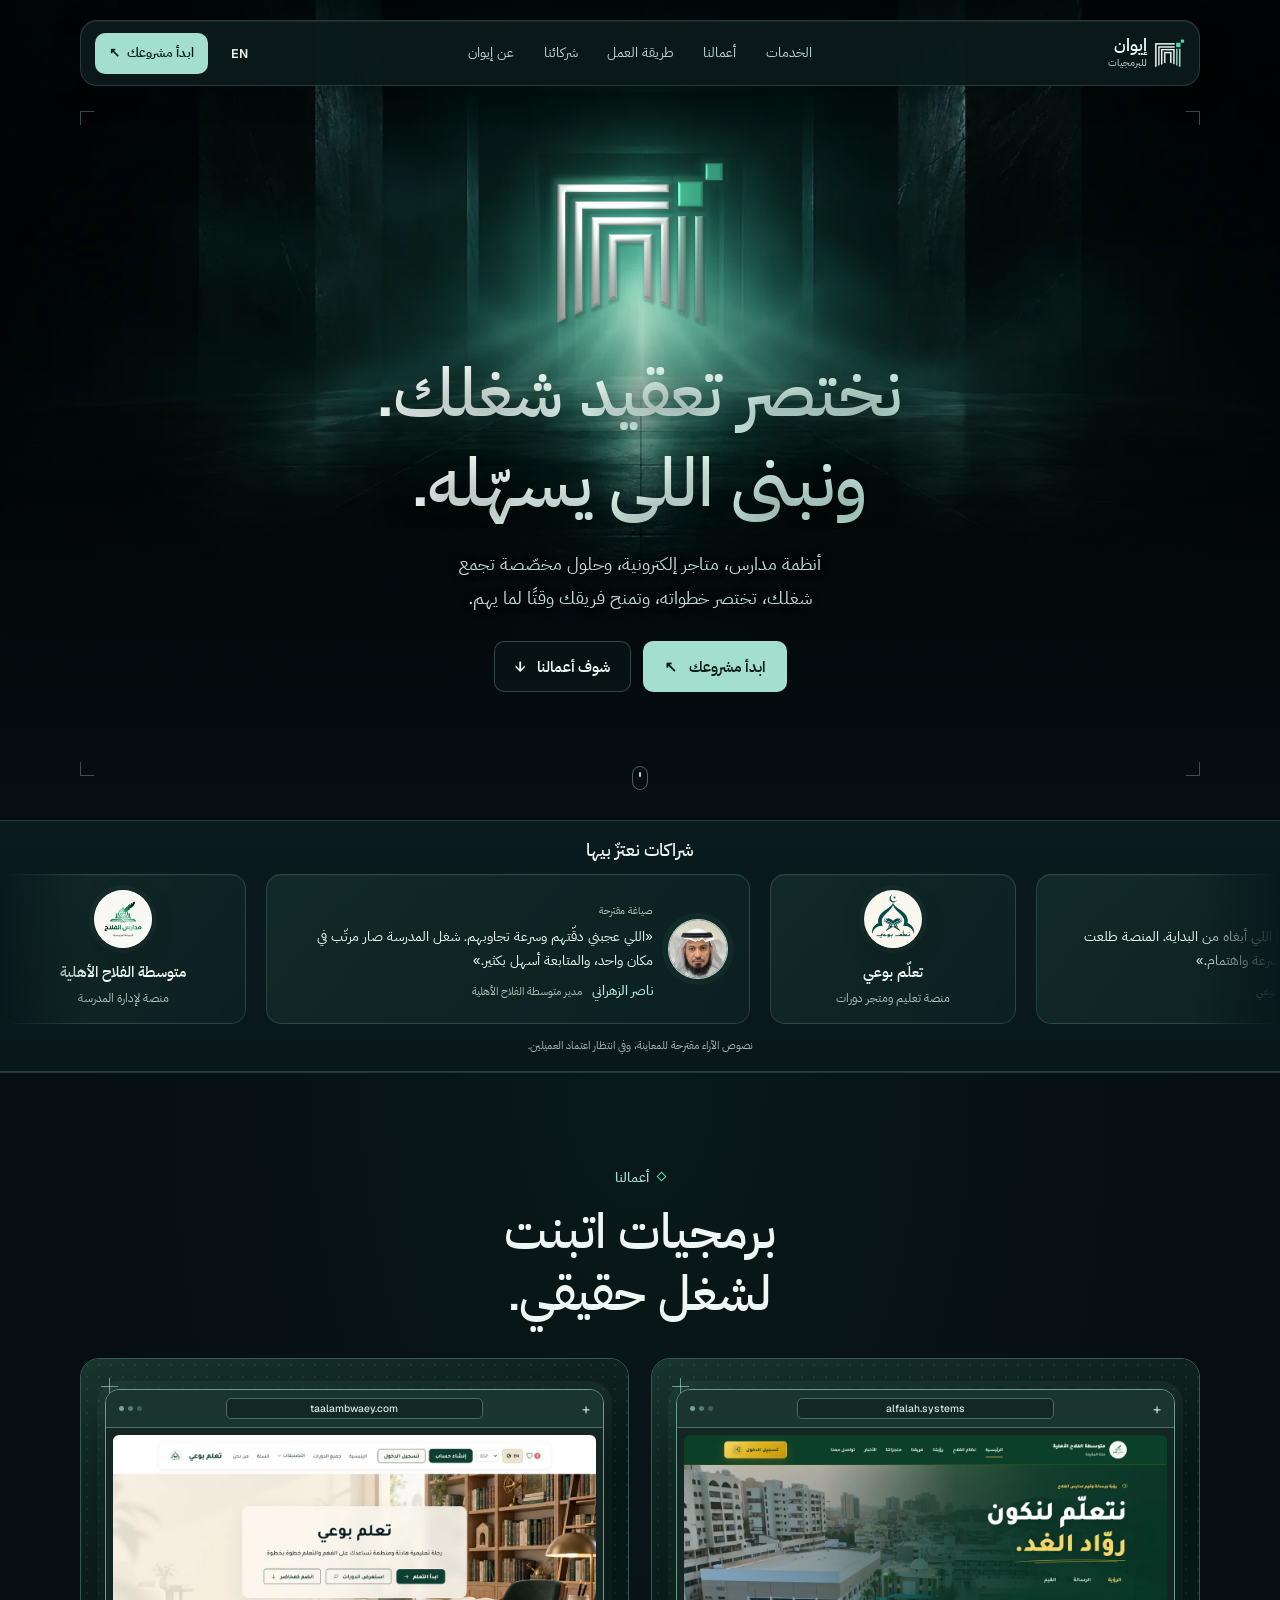
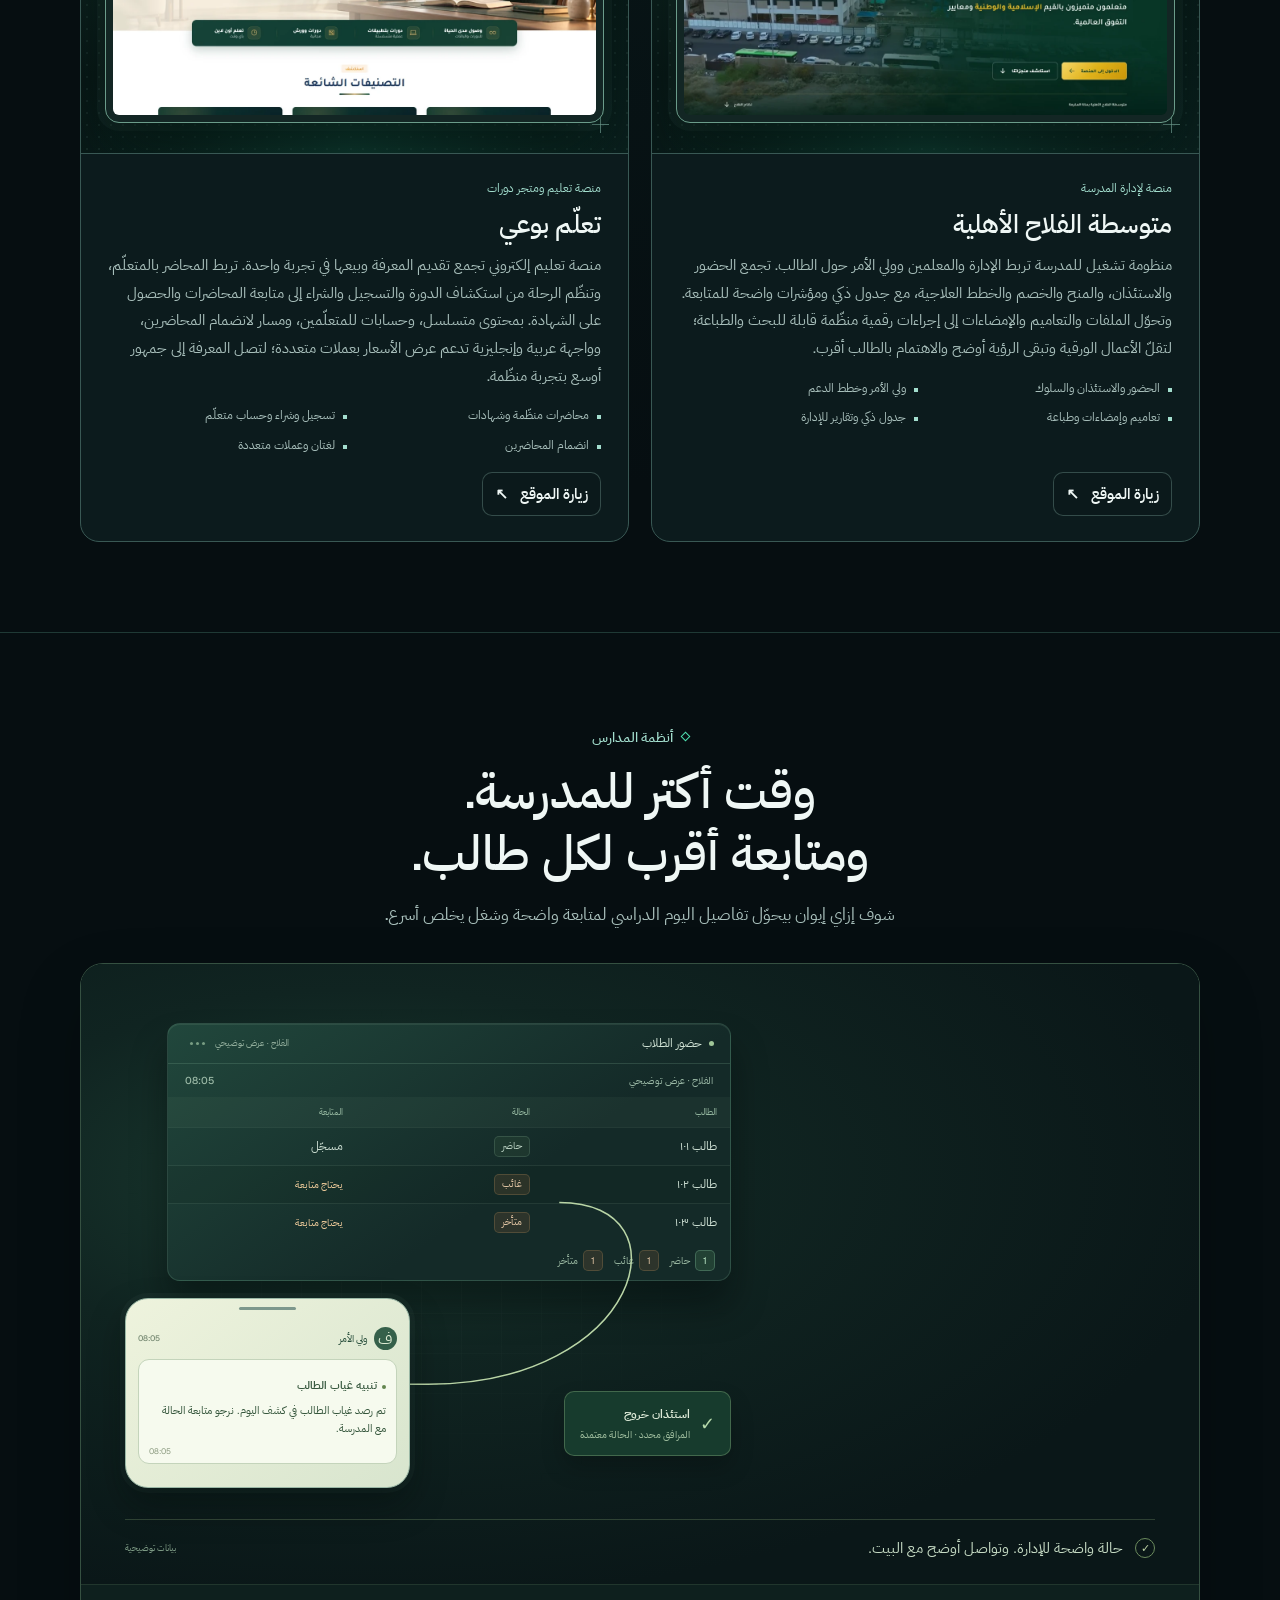
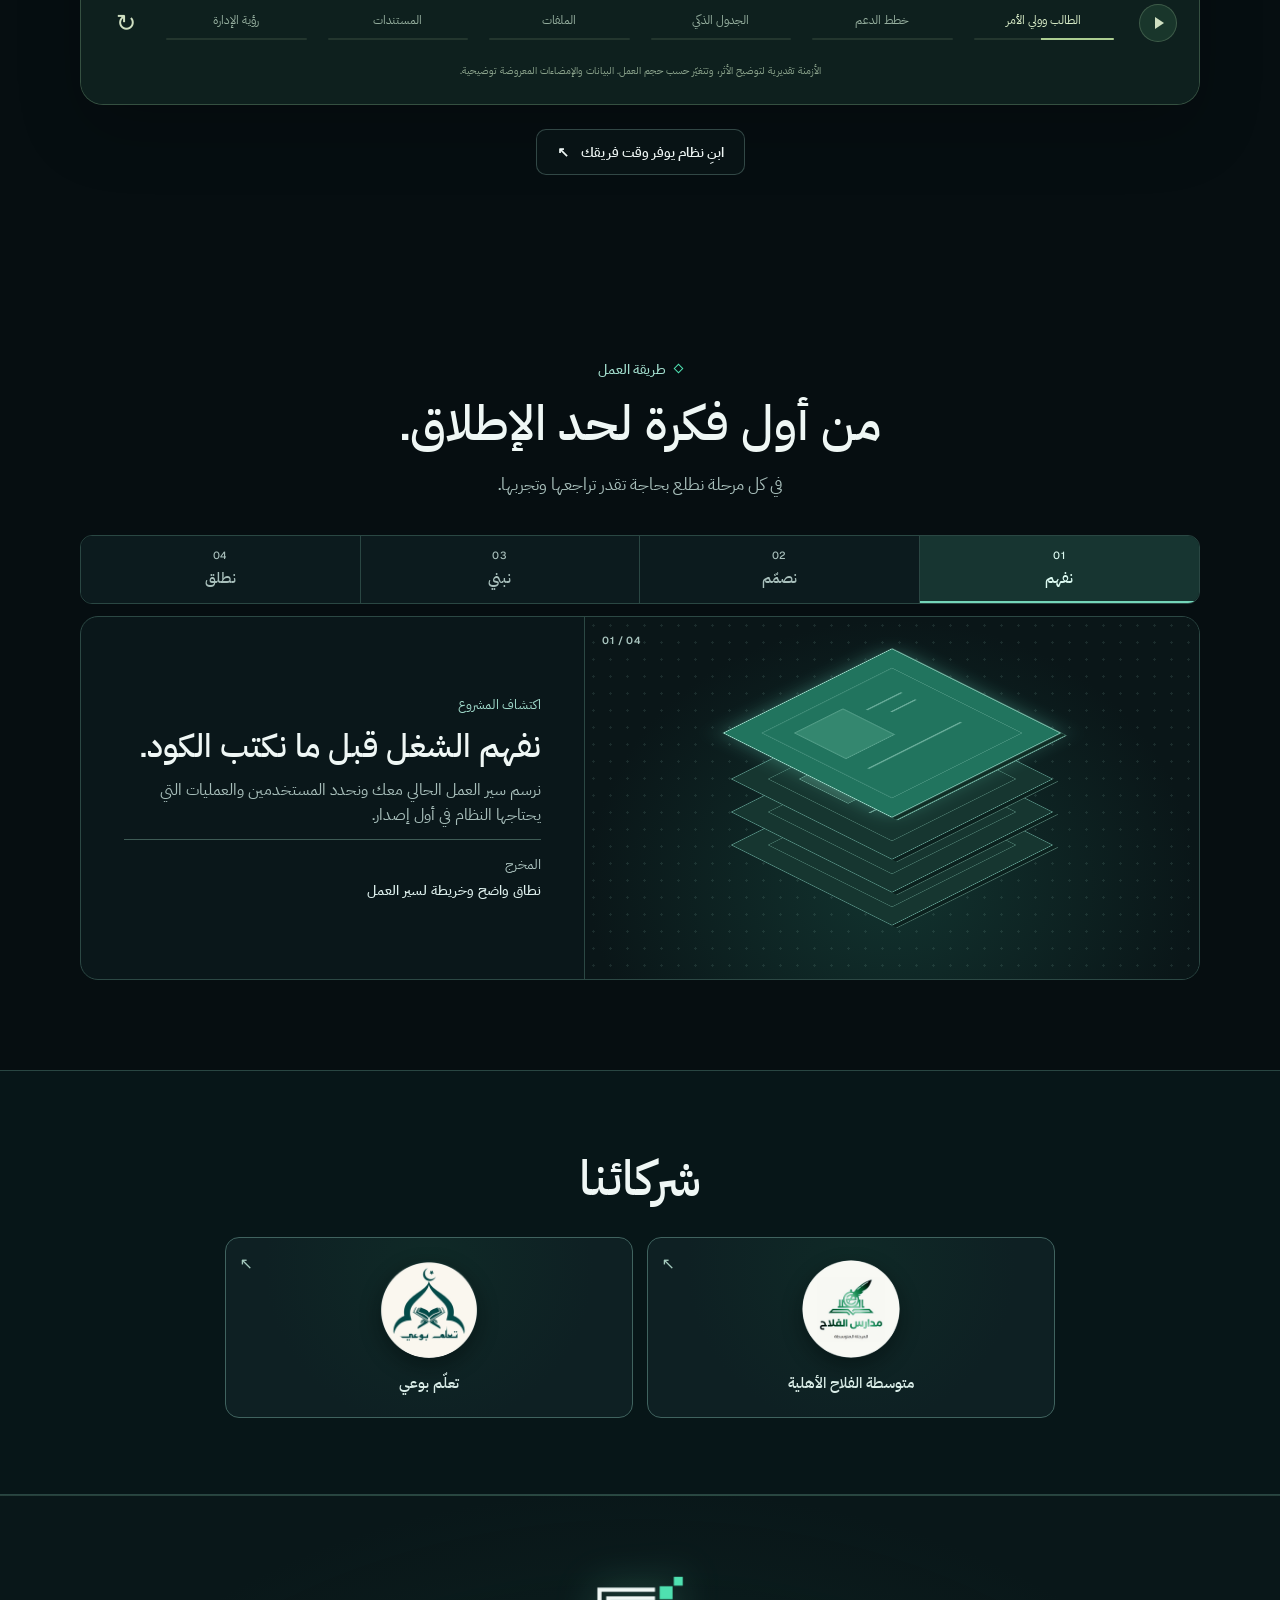
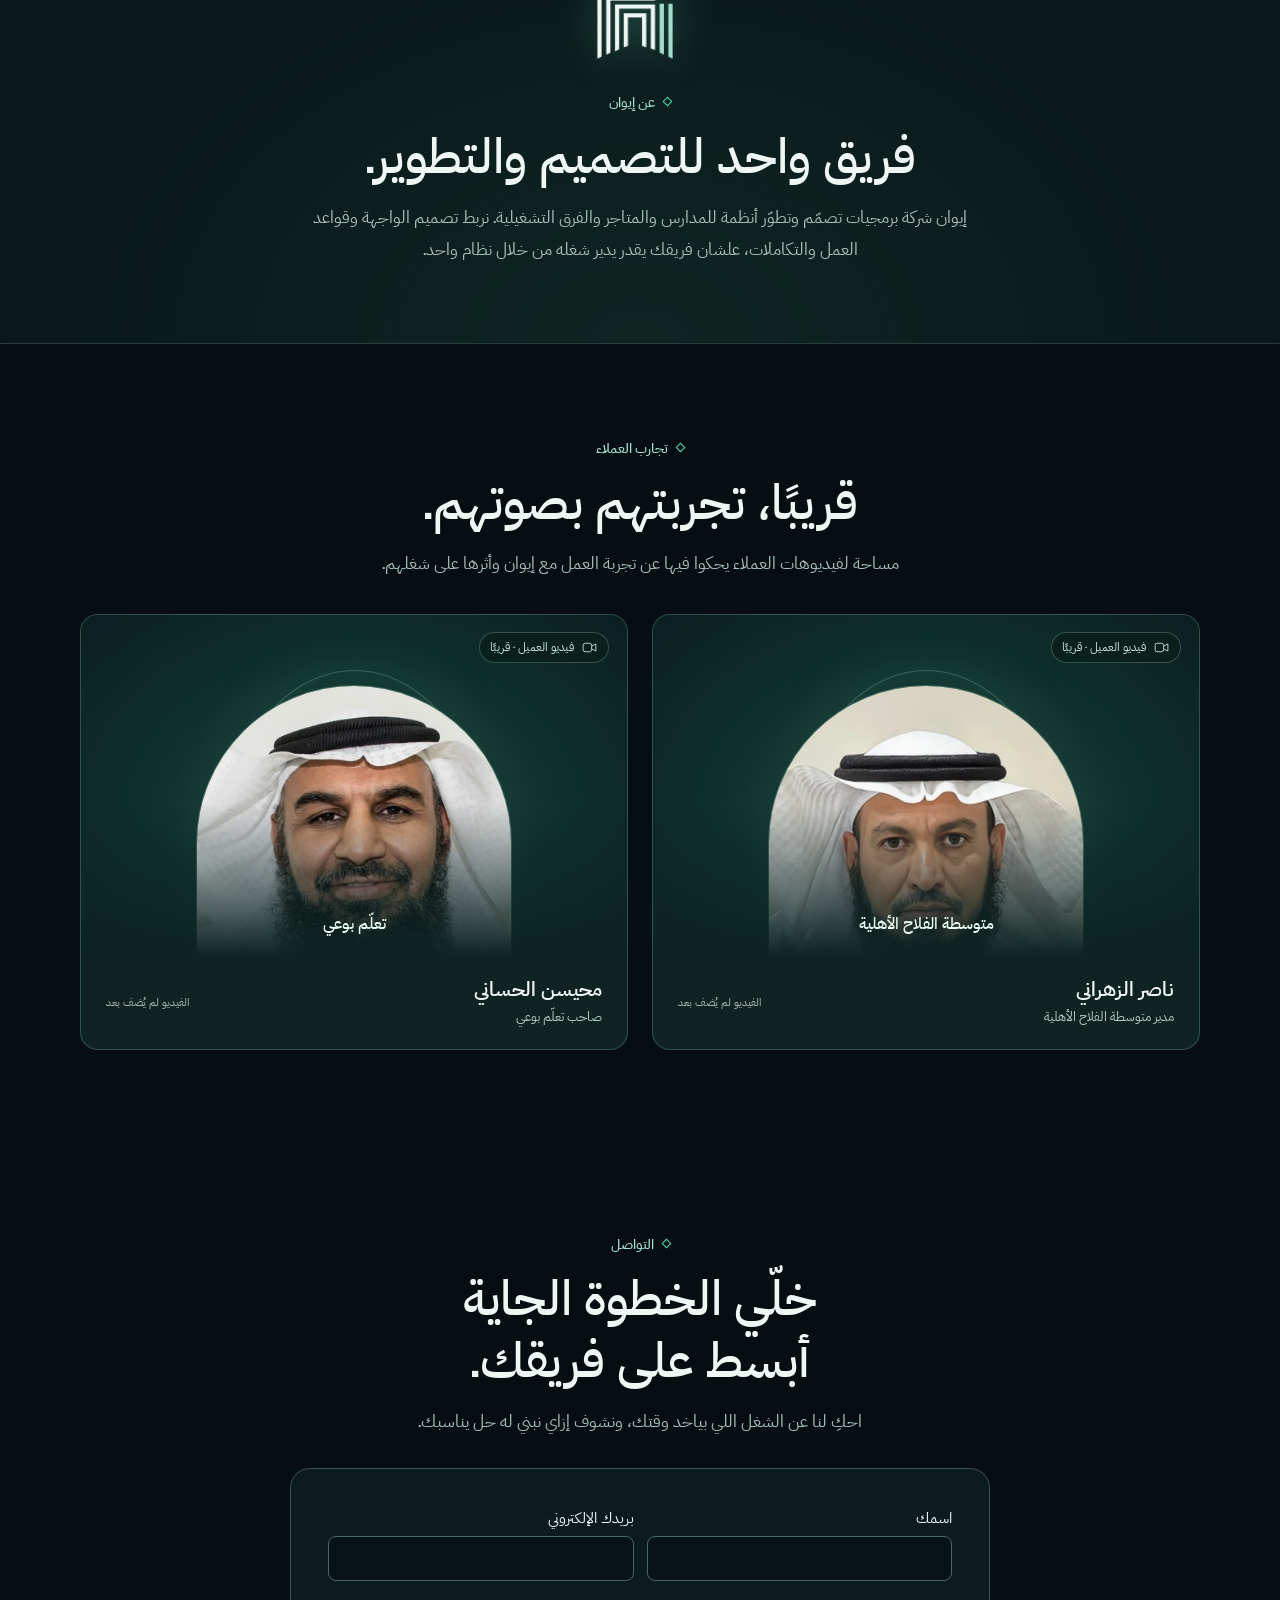
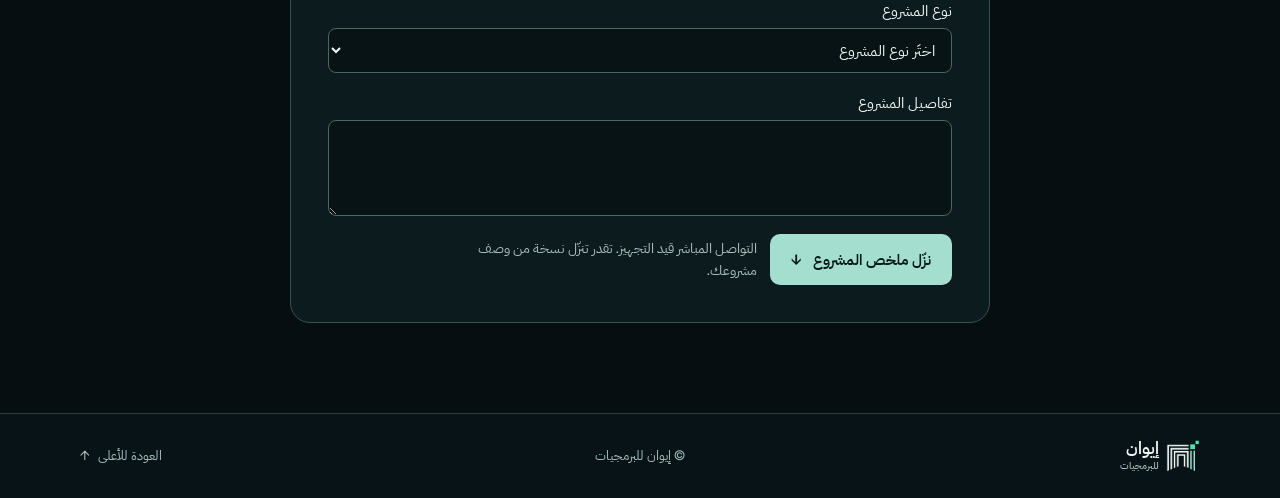
==== site/index.html @ 7adcc530 "fix: restore original palette and use a scalable project grid" ====
<!doctype html>
<html lang="ar" dir="rtl">
<head>
  <meta charset="utf-8">
  <meta name="viewport" content="width=device-width, initial-scale=1">
  <meta name="theme-color" content="#081418">
  <meta name="description" content="إيوان للبرمجيات. نصمّم ونطوّر منصات المدارس والمتاجر الإلكترونية وأنظمة التشغيل حسب احتياجات عملك.">
  <meta property="og:type" content="website">
  <meta property="og:title" content="إيوان للبرمجيات | Ewan Software">
  <meta property="og:description" content="تصميم وتطوير منصات المدارس والمتاجر الإلكترونية والأنظمة المخصصة.">
  <title>إيوان للبرمجيات | Ewan Software</title>
  <link rel="icon" type="image/png" href="assets/icon.png">
  <link rel="stylesheet" href="assets/fonts/fonts.css">
  <link rel="stylesheet" href="assets/vendor/lenis.css">
  <link rel="stylesheet" href="assets/site.css">
  <link rel="stylesheet" href="assets/services.css">
  <link rel="stylesheet" href="assets/interactions.css">
  <link rel="stylesheet" href="assets/refinements.css">
  <link rel="stylesheet" href="assets/visual-polish.css">
  <script defer src="assets/vendor/lenis.min.js"></script>
  <script defer src="assets/motion/gsap.min.js"></script>
  <script defer src="assets/services-data.js"></script>
  <script defer src="assets/contact-config.js"></script>
  <script defer src="assets/content.js"></script>
  <script defer src="assets/site.js"></script>
  <script defer src="assets/interactions.js"></script>
  <script defer src="assets/services.js"></script>
  <script defer src="assets/mark-lighting.js"></script>
  <script defer src="assets/hero-proof.js"></script>
</head>
<body>
  <a class="skip-link" href="#main" data-text="skip">تخطَّ إلى المحتوى</a>
  <div class="cursor-dot" aria-hidden="true"></div>
  <header class="site-header">
    <div class="nav-shell">
      <a class="brand" href="#top">
        <img src="assets/ewan-mark.png" alt="" width="31" height="31">
        <span data-text="brand">إيوان<small>للبرمجيات</small></span>
      </a>
      <nav class="site-menu" id="site-menu" aria-label="التنقل الرئيسي" data-label="navLabel">
        <a href="#services" data-text="navServices">الخدمات</a>
        <a href="#work" data-text="navWork">أعمالنا</a>
        <a href="#process" data-text="navProcess">طريقة العمل</a>
        <a href="#partners" data-text="navClients">شركائنا</a>
        <a href="#about" data-text="navAbout">عن إيوان</a>
      </nav>
      <div class="nav-actions">
        <button class="language-button" type="button" data-language aria-label="Switch to English" lang="en">EN</button>
        <a class="button button-small button-primary magnetic" href="#contact"><span data-text="start">ابدأ مشروعك</span><span class="arrow" aria-hidden="true">↗</span></a>
        <button class="menu-toggle" type="button" aria-controls="site-menu" aria-expanded="false" aria-label="القائمة" data-label="menuLabel"><span></span><span></span></button>
      </div>
    </div>
  </header>
  <main id="main">
    <section class="hero" id="top" aria-labelledby="hero-title">
      <picture class="hero-photo">
        <source media="(max-width: 620px)" srcset="assets/threshold-small.webp">
        <img src="assets/threshold.webp" width="1672" height="941" fetchpriority="high" alt="">
      </picture>
      <div class="hero-fade"></div>
      <div class="hero-frame" aria-hidden="true"><i></i><i></i><i></i><i></i></div>
      <div class="hero-content">
        <div class="hero-symbol">
          <img src="assets/ewan-mark.png" alt="" width="180" height="180">
          <canvas width="320" height="320" aria-hidden="true"></canvas>
        </div>
        <h1 id="hero-title" data-text="heroTitle"><span class="hero-line"><span>نختصر تعقيد شغلك.</span></span><span class="hero-line"><span>ونبني اللي يسهّله.</span></span></h1>
        <p data-text="heroBody">أنظمة مدارس، متاجر إلكترونية، وحلول مخصّصة تجمع شغلك، تختصر خطواته، وتمنح فريقك وقتًا لما يهم.</p>
        <div class="hero-actions">
          <a href="#contact" class="button button-primary magnetic"><span data-text="start">ابدأ مشروعك</span><span class="arrow" aria-hidden="true">↗</span></a>
          <a href="#work" class="button button-outline magnetic"><span data-text="heroWork">شوف أعمالنا</span><span aria-hidden="true">↓</span></a>
        </div>
      </div>
      <a href="#clients" class="scroll-cue" aria-label="استكشف الخدمات" data-label="scrollLabel"><span></span></a>
    </section>

    <section class="proof-section" id="clients" aria-labelledby="clients-title">
      <div class="container proof-heading">
        <h2 id="clients-title" data-text="proofTitle">شراكات نعتزّ بيها</h2>
      </div>
      <div class="proof-window">
        <div class="proof-track">
          <div class="proof-group">
            <a class="proof-brand" href="https://alfalah.systems/" target="_blank" rel="noopener noreferrer">
              <span class="proof-logo"><img src="assets/alfalah-logo.webp" alt="" width="90" height="90" loading="lazy"></span>
              <strong data-text="projectName">متوسطة الفلاح الأهلية</strong><span data-text="schoolProject">منصة لإدارة المدرسة</span>
            </a>
            <figure class="proof-quote">
              <img class="proof-avatar" src="assets/nasser.webp" alt="ناصر جروض جار الله الزهراني" data-alt="nasserPortrait" width="72" height="72" loading="lazy">
              <div><span class="proof-draft" data-text="draftQuote">صياغة مقترحة</span>
                <blockquote data-text="nasserQuote">«اللي عجبني دقّتهم وسرعة تجاوبهم. شغل المدرسة صار مرتّب في مكان واحد، والمتابعة أسهل بكثير.»</blockquote>
                <figcaption><strong data-text="nasserName">ناصر الزهراني</strong><span data-text="nasserRole">مدير متوسطة الفلاح الأهلية</span></figcaption>
              </div>
            </figure>
            <a class="proof-brand" href="https://taalambwaey.com/" target="_blank" rel="noopener noreferrer">
              <span class="proof-logo"><img src="assets/taalam-logo.webp" alt="" width="90" height="90" loading="lazy"></span>
              <strong data-text="taalamName">تعلّم بوعي</strong><span data-text="learningProject">منصة تعليم ومتجر دورات</span>
            </a>
            <figure class="proof-quote">
              <img class="proof-avatar" src="assets/mohaysen.webp" alt="محيسن الحساني" data-alt="mohaysenPortrait" width="72" height="72" loading="lazy">
              <div><span class="proof-draft" data-text="draftQuote">صياغة مقترحة</span>
                <blockquote data-text="mohaysenQuote">«الله يعطيهم العافية، فهموا اللي أبغاه من البداية. المنصة طلعت مرتّبة، والتعديلات ينجزونها بسرعة واهتمام.»</blockquote>
                <figcaption><strong data-text="mohaysenName">محيسن الحساني</strong><span data-text="mohaysenRole">صاحب تعلّم بوعي</span></figcaption>
              </div>
            </figure>
          </div>
        </div>
      </div>
      <p class="proof-note container" data-text="proofNote">نصوص الآراء مقترحة للمعاينة، وفي انتظار اعتماد العميلين.</p>
    </section>

    <section class="work-section" id="work" aria-labelledby="work-title">
      <div class="container section">
        <div class="section-intro">
          <p class="section-label" data-text="navWork">أعمالنا</p>
          <h2 id="work-title" data-text="workTitle">برمجيات اتبنت<br>لشغل حقيقي.</h2>
        </div>
        <div class="work-cards">
        <article class="work-card">
          <div class="work-visual">
            <div class="work-grid" aria-hidden="true"></div><div class="work-cross cross-a" aria-hidden="true"></div><div class="work-cross cross-b" aria-hidden="true"></div>
            <div class="work-browser" dir="ltr">
              <div class="work-browser-bar" aria-hidden="true"><span class="app-dots"><i></i><i></i><i></i></span><span class="browser-address">alfalah.systems</span><span class="browser-plus">+</span></div>
              <div class="work-browser-body">
                <img src="assets/alfalah-home.webp" alt="الصفحة الرئيسية لموقع متوسطة الفلاح الأهلية بمكة المكرمة" data-alt="workImage" width="1200" height="694" loading="lazy" decoding="async">
              </div>
            </div>
          </div>
          <div class="work-meta">
            <div class="work-caption"><p class="work-type" data-text="schoolProject">منصة لإدارة المدرسة</p><h3 data-text="projectName">متوسطة الفلاح الأهلية</h3><p data-text="workDetails">منظومة تشغيل للمدرسة تربط الإدارة والمعلمين وولي الأمر حول الطالب. تجمع الحضور والاستئذان، والمنح والخصم والخطط العلاجية، مع جدول ذكي ومؤشرات واضحة للمتابعة. وتحوّل الملفات والتعاميم والإمضاءات إلى إجراءات رقمية منظّمة قابلة للبحث والطباعة؛ لتقلّ الأعمال الورقية وتبقى الرؤية أوضح والاهتمام بالطالب أقرب.</p></div>
            <ul class="work-capabilities" aria-label="خصائص المشروع" data-label="workCapabilities"><li data-text="schoolFeature1">الحضور والاستئذان والسلوك</li><li data-text="schoolFeature2">ولي الأمر وخطط الدعم</li><li data-text="schoolFeature3">تعاميم وإمضاءات وطباعة</li><li data-text="schoolFeature4">جدول ذكي وتقارير للإدارة</li></ul>
            <a class="button button-outline magnetic" href="https://alfalah.systems/" target="_blank" rel="noopener noreferrer"><span data-text="workVisit">زيارة الموقع</span><span class="arrow" aria-hidden="true">↗</span></a>
          </div>
        </article>
        <article class="work-card">
          <div class="work-visual">
            <div class="work-grid" aria-hidden="true"></div><div class="work-cross cross-a" aria-hidden="true"></div><div class="work-cross cross-b" aria-hidden="true"></div>
            <div class="work-browser" dir="ltr">
              <div class="work-browser-bar" aria-hidden="true"><span class="app-dots"><i></i><i></i><i></i></span><span class="browser-address">taalambwaey.com</span><span class="browser-plus">+</span></div>
              <div class="work-browser-body">
                <img src="assets/taalam-home.webp" alt="الصفحة الرئيسية لمنصة تعلّم بوعي" data-alt="taalamImage" width="1200" height="694" loading="lazy" decoding="async">
              </div>
            </div>
          </div>
          <div class="work-meta">
            <div class="work-caption"><p class="work-type" data-text="learningProject">منصة تعليم ومتجر دورات</p><h3 data-text="taalamName">تعلّم بوعي</h3><p data-text="taalamDetails">منصة تعليم إلكتروني تجمع تقديم المعرفة وبيعها في تجربة واحدة. تربط المحاضر بالمتعلّم، وتنظّم الرحلة من استكشاف الدورة والتسجيل والشراء إلى متابعة المحاضرات والحصول على الشهادة. بمحتوى متسلسل، وحسابات للمتعلّمين، ومسار لانضمام المحاضرين، وواجهة عربية وإنجليزية تدعم عرض الأسعار بعملات متعددة؛ لتصل المعرفة إلى جمهور أوسع بتجربة منظّمة.</p></div>
            <ul class="work-capabilities" aria-label="خصائص المشروع" data-label="workCapabilities"><li data-text="learningFeature1">محاضرات منظّمة وشهادات</li><li data-text="learningFeature2">تسجيل وشراء وحساب متعلّم</li><li data-text="learningFeature3">انضمام المحاضرين</li><li data-text="learningFeature4">لغتان وعملات متعددة</li></ul>
            <a class="button button-outline magnetic" href="https://taalambwaey.com/" target="_blank" rel="noopener noreferrer"><span data-text="workVisit">زيارة الموقع</span><span class="arrow" aria-hidden="true">↗</span></a>
          </div>
        </article>
        </div>
      </div>
    </section>

    <section class="section container cinema-section" id="services" aria-labelledby="services-title">
      <div class="section-intro">
        <p class="section-label" data-film-text="label">أنظمة المدارس</p>
        <h2 id="services-title" data-film-text="heading">وقت أكتر للمدرسة.<br>ومتابعة أقرب لكل طالب.</h2>
        <p data-film-text="description">شوف إزاي إيوان بيحوّل تفاصيل اليوم الدراسي لمتابعة واضحة وشغل يخلص أسرع.</p>
      </div>
      <div class="cinema-frame" id="school-cinema" data-chapter="0">
        <div class="cinema-screen"><iframe title="مشاهد فوائد النظام" loading="lazy" tabindex="-1"></iframe></div>
        <div class="cinema-controls">
          <button class="cinema-toggle" type="button" aria-label="إيقاف مؤقت" data-playing="true"><i aria-hidden="true"></i></button>
          <div class="cinema-chapters" role="tablist" aria-label="مشاهد فوائد النظام">
            <button type="button" role="tab" aria-selected="true" data-chapter="0"><span>الطالب وولي الأمر</span><i aria-hidden="true"></i></button>
            <button type="button" role="tab" aria-selected="false" tabindex="-1" data-chapter="1"><span>خطط الدعم</span><i aria-hidden="true"></i></button>
            <button type="button" role="tab" aria-selected="false" tabindex="-1" data-chapter="2"><span>الجدول الذكي</span><i aria-hidden="true"></i></button>
            <button type="button" role="tab" aria-selected="false" tabindex="-1" data-chapter="3"><span>الملفات</span><i aria-hidden="true"></i></button>
            <button type="button" role="tab" aria-selected="false" tabindex="-1" data-chapter="4"><span>المستندات</span><i aria-hidden="true"></i></button>
            <button type="button" role="tab" aria-selected="false" tabindex="-1" data-chapter="5"><span>رؤية الإدارة</span><i aria-hidden="true"></i></button>
          </div>
          <button class="cinema-restart" type="button" aria-label="من البداية"><span aria-hidden="true">↻</span></button>
        </div>
        <p class="cinema-note" data-film-text="note">الأزمنة تقديرية لتوضيح الأثر، وتتغيّر حسب حجم العمل. البيانات والإمضاءات المعروضة توضيحية.</p>
        <p class="cinema-caption" aria-live="polite"></p>
      </div>
      <div class="cinema-cta"><a class="button button-outline magnetic" href="#contact" data-project-type="school"><span data-film-text="contact">ابنِ نظام يوفر وقت فريقك</span><span class="arrow" aria-hidden="true">↗</span></a></div>
    </section>

    <section class="section container" id="process" aria-labelledby="process-title">
      <div class="section-intro">
        <p class="section-label" data-text="navProcess">طريقة العمل</p>
        <h2 id="process-title" data-text="processTitle">من أول فكرة لحد الإطلاق.</h2>
        <p data-text="processBody">في كل مرحلة نطلع بحاجة تقدر تراجعها وتجربها.</p>
      </div>
      <div class="process-tabs" role="tablist" aria-label="مراحل المشروع" data-label="processLabel">
        <button type="button" role="tab" aria-selected="true" id="step-discovery" aria-controls="process-panel" data-step="discovery"><span dir="ltr">01</span><b data-text="discovery">نفهم</b></button>
        <button type="button" role="tab" aria-selected="false" id="step-design" aria-controls="process-panel" data-step="design" tabindex="-1"><span dir="ltr">02</span><b data-text="design">نصمّم</b></button>
        <button type="button" role="tab" aria-selected="false" id="step-build" aria-controls="process-panel" data-step="build" tabindex="-1"><span dir="ltr">03</span><b data-text="build">نبني</b></button>
        <button type="button" role="tab" aria-selected="false" id="step-launch" aria-controls="process-panel" data-step="launch" tabindex="-1"><span dir="ltr">04</span><b data-text="launch">نطلق</b></button>
      </div>
      <div class="process-stage" id="process-panel" role="tabpanel" aria-labelledby="step-discovery" tabindex="0">
        <div class="process-art" id="process-art" data-level="1" aria-hidden="true">
          <span class="diagram-caption" id="diagram-index">01 / 04</span>
          <div class="plates">
            <div class="plate plate-4"><div><i></i><i></i><i></i></div></div>
            <div class="plate plate-3"><div><i></i><i></i><i></i></div></div>
            <div class="plate plate-2"><div><i></i><i></i><i></i></div></div>
            <div class="plate plate-1"><div><i></i><i></i><i></i></div></div>
          </div>
        </div>
        <div class="process-copy">
          <p class="stage-caption" id="process-kicker">اكتشاف المشروع</p>
          <h3 id="process-heading">نفهم الشغل قبل ما نكتب الكود.</h3>
          <p id="process-description">نرسم سير العمل الحالي معك ونحدد المستخدمين والعمليات التي يحتاجها النظام في أول إصدار.</p>
          <p class="process-output"><span data-text="deliverable">المخرج</span><b id="process-output">نطاق واضح وخريطة لسير العمل</b></p>
        </div>
      </div>
    </section>

    <section class="client-section partners-section" id="partners" aria-labelledby="partners-title">
      <div class="container section">
        <div class="section-intro"><h2 id="partners-title" data-text="partnersTitle">شركائنا</h2></div>
        <div class="client-grid">
          <a class="client-tile" href="https://alfalah.systems/" target="_blank" rel="noopener noreferrer">
            <span class="client-emblem"><img src="assets/alfalah-logo.webp" width="220" height="220" alt="" loading="lazy"></span>
            <strong data-text="projectName">متوسطة الفلاح الأهلية</strong><span class="arrow" aria-hidden="true">↗</span>
          </a>
          <a class="client-tile" href="https://taalambwaey.com/" target="_blank" rel="noopener noreferrer">
            <span class="client-emblem"><img src="assets/taalam-logo.webp" width="220" height="220" alt="" loading="lazy"></span>
            <strong data-text="taalamName">تعلّم بوعي</strong><span class="arrow" aria-hidden="true">↗</span>
          </a>
        </div>
      </div>
    </section>

    <section class="about-section" id="about" aria-labelledby="about-title">
      <div class="container about-inner">
        <div class="about-mark" aria-hidden="true"><img src="assets/ewan-mark.png" alt="" width="72" height="72"></div>
        <p class="section-label" data-text="navAbout">عن إيوان</p>
        <h2 id="about-title" data-text="aboutTitle">فريق واحد للتصميم والتطوير.</h2>
        <p data-text="aboutBody">إيوان شركة برمجيات تصمّم وتطوّر أنظمة للمدارس والمتاجر والفرق التشغيلية. نربط تصميم الواجهة وقواعد العمل والتكاملات، علشان فريقك يقدر يدير شغله من خلال نظام واحد.</p>
      </div>
    </section>

    <section class="reviews-section section container" id="reviews" aria-labelledby="reviews-title">
      <div class="section-intro">
        <p class="section-label" data-text="videoLabel">تجارب العملاء</p>
        <h2 id="reviews-title" data-text="videoTitle">قريبًا، تجربتهم بصوتهم.</h2>
        <p data-text="videoBody">مساحة لفيديوهات العملاء يحكوا فيها عن تجربة العمل مع إيوان وأثرها على شغلهم.</p>
      </div>
      <div class="video-stories">
        <figure class="video-story">
          <div class="video-poster"><img src="assets/nasser.webp" alt="ناصر جروض جار الله الزهراني" data-alt="nasserPortrait" width="384" height="384" loading="lazy"><span class="video-coming"><svg viewBox="0 0 24 24" fill="none" aria-hidden="true"><rect x="3" y="6" width="12" height="12" rx="3"/><path d="m15 10 6-3v10l-6-3"/></svg><span data-text="videoSoon">فيديو العميل · قريبًا</span></span><span class="video-project" data-text="projectName">متوسطة الفلاح الأهلية</span></div>
          <figcaption><h3 data-text="nasserName">ناصر الزهراني</h3><p data-text="nasserRole">مدير متوسطة الفلاح الأهلية</p><span data-text="videoPending">الفيديو لم يُضف بعد</span></figcaption>
        </figure>
        <figure class="video-story">
          <div class="video-poster"><img src="assets/mohaysen.webp" alt="محيسن الحساني" data-alt="mohaysenPortrait" width="384" height="384" loading="lazy"><span class="video-coming"><svg viewBox="0 0 24 24" fill="none" aria-hidden="true"><rect x="3" y="6" width="12" height="12" rx="3"/><path d="m15 10 6-3v10l-6-3"/></svg><span data-text="videoSoon">فيديو العميل · قريبًا</span></span><span class="video-project" data-text="taalamName">تعلّم بوعي</span></div>
          <figcaption><h3 data-text="mohaysenName">محيسن الحساني</h3><p data-text="mohaysenRole">صاحب تعلّم بوعي</p><span data-text="videoPending">الفيديو لم يُضف بعد</span></figcaption>
        </figure>
      </div>
    </section>

    <section class="section container contact-section" id="contact" aria-labelledby="contact-title">
      <div class="section-intro">
        <p class="section-label" data-text="contactLabel">التواصل</p>
        <h2 id="contact-title" data-text="contactTitle">خلّي الخطوة الجاية<br>أبسط على فريقك.</h2>
        <p data-text="contactBody">احكِ لنا عن الشغل اللي بياخد وقتك، ونشوف إزاي نبني له حل يناسبك.</p>
      </div>
      <form class="contact-form" id="brief-form">
        <div class="fields-row">
          <label><span data-text="formName">اسمك</span><input name="name" autocomplete="name" maxlength="100" required></label>
          <label><span data-text="formEmail">بريدك الإلكتروني</span><input name="email" type="email" dir="ltr" autocomplete="email" maxlength="180" required></label>
        </div>
        <label><span data-text="formType">نوع المشروع</span><select name="type" id="project-type" required>
          <option value="" data-text="formChoose">اختَر نوع المشروع</option>
          <option value="school" data-text="specialty1">أنظمة المدارس</option>
          <option value="commerce" data-text="specialty2">التجارة الإلكترونية</option>
          <option value="ops" data-text="specialty3">أنظمة إدارة الأعمال</option>
          <option value="other" data-text="formOther">مشروع آخر</option>
        </select></label>
        <label><span data-text="formDetails">تفاصيل المشروع</span><textarea name="details" rows="4" maxlength="2000" required></textarea></label>
        <div class="contact-actions"><button class="button button-primary magnetic" type="submit" disabled><span id="contact-action">نزّل ملخص المشروع</span><span aria-hidden="true" id="contact-arrow">↓</span></button><p id="contact-hint">التواصل المباشر قيد التجهيز. تقدر تنزّل نسخة من وصف مشروعك.</p></div>
        <p class="form-status" role="status" id="form-status"></p>
      </form>
      <noscript><p class="noscript-note">فعّل JavaScript لتنزيل ملخص المشروع.</p></noscript>
    </section>
  </main>
  <footer class="site-footer">
    <div class="container footer-inner">
      <a class="brand" href="#top"><img src="assets/ewan-mark.png" alt="" width="34" height="34"><span data-text="brand">إيوان<small>للبرمجيات</small></span></a>
      <p data-text="footerRights">© إيوان للبرمجيات</p>
      <a class="back-top" href="#top"><span data-text="backTop">العودة للأعلى</span><span aria-hidden="true">↑</span></a>
    </div>
  </footer>
</body>
</html>
---- site/assets/fonts/fonts.css ----
@font-face {
  font-family: 'Geist';
  font-style: normal;
  font-weight: 400 700;
  font-display: swap;
  src: url(geist-latin.woff2) format('woff2');
  unicode-range: U+0000-00FF, U+0131, U+0152-0153, U+02BB-02BC, U+02C6, U+02DA, U+02DC, U+0304, U+0308, U+0329, U+2000-206F, U+20AC, U+2122, U+2191, U+2193, U+2212, U+2215, U+FEFF, U+FFFD;
}

@font-face {
  font-family: 'IBM Plex Sans Arabic';
  font-style: normal;
  font-weight: 400;
  font-display: swap;
  src: url(plex-arabic-400.woff2) format('woff2');
  unicode-range: U+0600-06FF, U+0750-077F, U+0870-0891, U+0897-08E1, U+08E3-08FF, U+200C-200E, U+2010-2011, U+204F, U+2E41, U+FB50-FDFF, U+FE70-FE74, U+FE76-FEFC, U+102E0-102FB, U+10E60-10E7E, U+10EC2-10EC7, U+10EC9-10EEE, U+10EF0-10EFF, U+1EE00-1EE03, U+1EE05-1EE1F, U+1EE21-1EE22, U+1EE24, U+1EE27, U+1EE29-1EE32, U+1EE34-1EE37, U+1EE39, U+1EE3B, U+1EE42, U+1EE47, U+1EE49, U+1EE4B, U+1EE4D-1EE4F, U+1EE51-1EE52, U+1EE54, U+1EE57, U+1EE59, U+1EE5B, U+1EE5D, U+1EE5F, U+1EE61-1EE62, U+1EE64, U+1EE67-1EE6A, U+1EE6C-1EE72, U+1EE74-1EE77, U+1EE79-1EE7C, U+1EE7E, U+1EE80-1EE89, U+1EE8B-1EE9B, U+1EEA1-1EEA3, U+1EEA5-1EEA9, U+1EEAB-1EEBB, U+1EEF0-1EEF1;
}

@font-face {
  font-family: 'IBM Plex Sans Arabic';
  font-style: normal;
  font-weight: 500;
  font-display: swap;
  src: url(plex-arabic-500.woff2) format('woff2');
  unicode-range: U+0600-06FF, U+0750-077F, U+0870-0891, U+0897-08E1, U+08E3-08FF, U+200C-200E, U+2010-2011, U+204F, U+2E41, U+FB50-FDFF, U+FE70-FE74, U+FE76-FEFC, U+102E0-102FB, U+10E60-10E7E, U+10EC2-10EC7, U+10EC9-10EEE, U+10EF0-10EFF, U+1EE00-1EE03, U+1EE05-1EE1F, U+1EE21-1EE22, U+1EE24, U+1EE27, U+1EE29-1EE32, U+1EE34-1EE37, U+1EE39, U+1EE3B, U+1EE42, U+1EE47, U+1EE49, U+1EE4B, U+1EE4D-1EE4F, U+1EE51-1EE52, U+1EE54, U+1EE57, U+1EE59, U+1EE5B, U+1EE5D, U+1EE5F, U+1EE61-1EE62, U+1EE64, U+1EE67-1EE6A, U+1EE6C-1EE72, U+1EE74-1EE77, U+1EE79-1EE7C, U+1EE7E, U+1EE80-1EE89, U+1EE8B-1EE9B, U+1EEA1-1EEA3, U+1EEA5-1EEA9, U+1EEAB-1EEBB, U+1EEF0-1EEF1;
}

@font-face {
  font-family: 'IBM Plex Sans Arabic';
  font-style: normal;
  font-weight: 600;
  font-display: swap;
  src: url(plex-arabic-600.woff2) format('woff2');
  unicode-range: U+0600-06FF, U+0750-077F, U+0870-0891, U+0897-08E1, U+08E3-08FF, U+200C-200E, U+2010-2011, U+204F, U+2E41, U+FB50-FDFF, U+FE70-FE74, U+FE76-FEFC, U+102E0-102FB, U+10E60-10E7E, U+10EC2-10EC7, U+10EC9-10EEE, U+10EF0-10EFF, U+1EE00-1EE03, U+1EE05-1EE1F, U+1EE21-1EE22, U+1EE24, U+1EE27, U+1EE29-1EE32, U+1EE34-1EE37, U+1EE39, U+1EE3B, U+1EE42, U+1EE47, U+1EE49, U+1EE4B, U+1EE4D-1EE4F, U+1EE51-1EE52, U+1EE54, U+1EE57, U+1EE59, U+1EE5B, U+1EE5D, U+1EE5F, U+1EE61-1EE62, U+1EE64, U+1EE67-1EE6A, U+1EE6C-1EE72, U+1EE74-1EE77, U+1EE79-1EE7C, U+1EE7E, U+1EE80-1EE89, U+1EE8B-1EE9B, U+1EEA1-1EEA3, U+1EEA5-1EEA9, U+1EEAB-1EEBB, U+1EEF0-1EEF1;
}

@font-face {
  font-family: 'IBM Plex Sans Arabic';
  font-style: normal;
  font-weight: 700;
  font-display: swap;
  src: url(plex-arabic-700.woff2) format('woff2');
  unicode-range: U+0600-06FF, U+0750-077F, U+0870-0891, U+0897-08E1, U+08E3-08FF, U+200C-200E, U+2010-2011, U+204F, U+2E41, U+FB50-FDFF, U+FE70-FE74, U+FE76-FEFC, U+102E0-102FB, U+10E60-10E7E, U+10EC2-10EC7, U+10EC9-10EEE, U+10EF0-10EFF, U+1EE00-1EE03, U+1EE05-1EE1F, U+1EE21-1EE22, U+1EE24, U+1EE27, U+1EE29-1EE32, U+1EE34-1EE37, U+1EE39, U+1EE3B, U+1EE42, U+1EE47, U+1EE49, U+1EE4B, U+1EE4D-1EE4F, U+1EE51-1EE52, U+1EE54, U+1EE57, U+1EE59, U+1EE5B, U+1EE5D, U+1EE5F, U+1EE61-1EE62, U+1EE64, U+1EE67-1EE6A, U+1EE6C-1EE72, U+1EE74-1EE77, U+1EE79-1EE7C, U+1EE7E, U+1EE80-1EE89, U+1EE8B-1EE9B, U+1EEA1-1EEA3, U+1EEA5-1EEA9, U+1EEAB-1EEBB, U+1EEF0-1EEF1;
}
---- site/assets/vendor/lenis.css ----
html.lenis,
html.lenis body {
  height: auto;
}

.lenis:not(.lenis-autoToggle).lenis-stopped {
  overflow: clip;
}

.lenis [data-lenis-prevent],
.lenis [data-lenis-prevent-wheel],
.lenis [data-lenis-prevent-touch],
.lenis [data-lenis-prevent-vertical],
.lenis [data-lenis-prevent-horizontal] {
  overscroll-behavior: contain;
}

.lenis.lenis-smooth iframe {
  pointer-events: none;
}

.lenis.lenis-autoToggle {
  transition-property: overflow;
  transition-duration: 1ms;
  transition-behavior: allow-discrete;
}
---- site/assets/site.css ----
:root {
  color-scheme: dark;
  --ink: #081418;
  --deep: #0d2e30;
  --emerald: #0d6d58;
  --jade: #59b39d;
  --mint: #a3dece;
  --signal: #4fe0b0;
  --white: #eff7f5;
  --muted: #a8bfbb;
  --line: #25413f;
  --background: #060e11;
  --sans: 'Geist', system-ui, sans-serif;
  --arabic: 'IBM Plex Sans Arabic', 'Geist', Tahoma, sans-serif;
  --shell: 1120px;
  --gutter: clamp(18px, 4vw, 48px);
  --ease: cubic-bezier(.2,.75,.2,1);
  font-family: var(--sans);
}

:root[lang="ar"] { font-family: var(--arabic); }
*, *::before, *::after { box-sizing: border-box; }
html { scroll-behavior: smooth; }
html.lenis { scroll-behavior: auto; }
body { margin: 0; color: var(--white); background: var(--background); font-size: 16px; line-height: 1.6; }
body, button, input, textarea, select { font-family: inherit; }
a { color: inherit; text-decoration: none; }
button { cursor: pointer; }
button, input, textarea, select { font-size: inherit; }
img { display: block; max-width: 100%; }
p, h1, h2, h3 { margin: 0; }
button:focus-visible, a:focus-visible, input:focus-visible, select:focus-visible, textarea:focus-visible, [tabindex]:focus-visible {
  outline: 2px solid var(--signal); outline-offset: 4px;
}
::selection { color: var(--ink); background: var(--mint); }
section[id] { scroll-margin-top: 98px; }
.container { width: min(calc(100% - 2 * var(--gutter)), var(--shell)); margin-inline: auto; }
.section { padding-block: clamp(76px, 9.2vw, 132px); }
.section-intro { text-align: center; max-width: 690px; margin: 0 auto 43px; }
.section-label { display: inline-flex; align-items: center; gap: 9px; color: var(--mint); font-size: .86rem; font-weight: 500; margin-block-end: 14px; }
.section-label::before { content: ''; width: 7px; height: 7px; border: 1px solid var(--signal); transform: rotate(45deg); }
.section-intro > p:last-child, .about-inner > p:last-child { margin: 15px auto 0; color: var(--muted); max-width: 55ch; font-size: clamp(1rem, 1.55vw, 1.15rem); }
h1, h2, h3 { font-weight: 600; text-wrap: balance; }
h1 { font-size: clamp(3rem, 6.2vw, 6rem); line-height: .99; letter-spacing: -.07em; }
h2 { font-size: clamp(2.15rem, 4.1vw, 4.15rem); line-height: 1.04; letter-spacing: -.063em; }
h3 { line-height: 1.16; letter-spacing: -.035em; }
:root[lang="ar"] :is(h1, h2, h3) { letter-spacing: 0; line-height: 1.21; }
:root[lang="ar"] h1 { font-size: clamp(2.8rem, 5.45vw, 5.35rem); }
[hidden] { display: none !important; }
.skip-link { position: fixed; z-index: 20; top: 12px; inset-inline-start: 12px; clip-path: inset(50%); background: var(--mint); color: var(--ink); padding: 10px 16px; border-radius: 8px; }
.skip-link:focus { clip-path: none; }

.site-header { position: fixed; z-index: 8; inset: 20px 0 auto; padding-inline: var(--gutter); pointer-events: none; }
.nav-shell {
  pointer-events: auto; position: relative; margin-inline: auto; width: min(100%, var(--shell));
  display: grid; grid-template-columns: 1fr auto 1fr; align-items: center; gap: 20px;
  min-height: 66px; padding: 9px 14px; border: 1px solid #93c7bc32; border-radius: 17px;
  background: #0b191bd4; box-shadow: 0 8px 30px #0004, inset 0 1px #d6fff313;
  backdrop-filter: blur(20px) saturate(1.35);
  transform-origin: center top;
  transition: transform .45s var(--ease), background .4s;
}
.is-scrolled .nav-shell { transform: scale(.94); background: #0b191beb; }
.lenis-scrolling .nav-shell { backdrop-filter: none; background: #0b191bf5; }
.brand { display: inline-flex; align-items: center; justify-self: start; gap: 7px; white-space: nowrap; font-size: 1.07rem; font-weight: 600; line-height: 1.03; min-height: 44px; }
.brand img { flex: none; }
.brand small { display: block; margin-block-start: 4px; font-size: .65rem; font-weight: 500; color: var(--muted); }
.site-menu, .nav-actions { display: flex; align-items: center; }
.site-menu { gap: clamp(15px, 2.3vw, 32px); }
.site-menu a { display: flex; align-items: center; min-height: 44px; color: #c0d1cf; font-size: .9rem; white-space: nowrap; transition: color .2s; }
.site-menu a:hover, .site-menu a[aria-current] { color: var(--signal); }
.nav-actions { gap: 9px; justify-self: end; }
.language-button, .menu-toggle { color: var(--white); min-width: 44px; min-height: 44px; border: 0; background: transparent; border-radius: 9px; transition: background .2s; }
.language-button { font-size: .78rem; font-weight: 600; }
.language-button:hover, .menu-toggle:hover { background: #a3dece19; }
.menu-toggle { display: none; }
.menu-toggle span { display: block; width: 17px; height: 1px; background: currentColor; margin: 4px auto; transition: transform .25s; }
.menu-toggle[aria-expanded="true"] span:first-child { transform: translateY(2.5px) rotate(45deg); }
.menu-toggle[aria-expanded="true"] span:last-child { transform: translateY(-2.5px) rotate(-45deg); }
.button {
  isolation: isolate; position: relative; overflow: hidden; display: inline-flex; align-items: center; justify-content: center;
  gap: 12px; min-height: 51px; padding: 11px 20px; border: 1px solid transparent; border-radius: 10px;
  font-size: .92rem; font-weight: 600; white-space: nowrap;
  transform: translate(var(--shift-x, 0px), var(--shift-y, 0px)); transition: transform .35s var(--ease), color .25s, border-color .25s;
}
.button::before { content: ''; z-index: -1; position: absolute; inset: 0; background: var(--signal); border-radius: 50% 50% 0 0; transform: translateY(105%); transition: transform .42s var(--ease), border-radius .42s var(--ease); }
.button:hover::before { transform: none; border-radius: 0; }
.button-primary { color: #071b16; background: var(--mint); }
.button-outline { color: var(--white); background: #0b191b94; border-color: #b1e4d541; }
.button-outline:hover { color: #071b16; border-color: var(--signal); }
.button:disabled { opacity: .6; cursor: default; }
.button:disabled::before { display: none; }
.button-small { min-height: 41px; padding: 7px 13px; font-size: .83rem; gap: 7px; }
.arrow { display: inline-block; transition: transform .25s var(--ease); }
[dir="rtl"] .arrow { transform: scaleX(-1); }
.button:hover .arrow, .text-link:hover .arrow { transform: translate(2px,-2px); }
[dir="rtl"] :is(.button,.text-link):hover .arrow { transform: translate(-2px,-2px) scaleX(-1); }

.hero {
  position: relative; isolation: isolate; min-height: min(850px, max(720px, 99svh)); display: grid; place-items: center;
  padding: 108px var(--gutter) 88px; text-align: center; overflow: clip; background: #03090b;
}
.hero-photo, .hero-photo img, .hero-fade { position: absolute; inset: 0; width: 100%; height: 100%; z-index: -2; }
.hero-photo img { object-fit: cover; object-position: center 63%; transform: translateY(-90px); mask-image: linear-gradient(#000 70%, transparent 100%); }
.hero-fade {
  z-index: -1;
  background:
    radial-gradient(ellipse 29% 28% at 50% 36%, #06111573, #0611152e 62%, transparent),
    linear-gradient(180deg, #03090b66 0%, #03090b03 24%, #03090b25 39%, #03090b9c 61%, #060e11 100%);
}
.hero-frame { position: absolute; inset: 111px max(var(--gutter), calc((100% - var(--shell)) / 2)) 44px; pointer-events: none; }
.hero-frame i { position: absolute; width: 14px; height: 14px; border: solid #a3dece55; }
.hero-frame i:nth-child(1) { inset: 0 auto auto 0; border-width: 1px 0 0 1px; }
.hero-frame i:nth-child(2) { inset: 0 0 auto auto; border-width: 1px 1px 0 0; }
.hero-frame i:nth-child(3) { inset: auto auto 0 0; border-width: 0 0 1px 1px; }
.hero-frame i:nth-child(4) { inset: auto 0 0 auto; border-width: 0 1px 1px 0; }
.hero-content { position: relative; width: min(100%, 950px); }
.hero-symbol { width: clamp(110px, 13vw, 170px); aspect-ratio: 1; margin: 0 auto 21px; position: relative; isolation: isolate; }
.hero-symbol img { width: 100%; height: auto; filter: drop-shadow(0 0 10px #b0f6de72) drop-shadow(0 18px 30px #071a14c4); }
.hero h1 { text-shadow: 0 3px 30px #020b0bc7; }
.hero p { max-width: 540px; margin: 21px auto 0; color: #c9dcda; font-size: clamp(1.04rem, 1.7vw, 1.22rem); text-wrap: balance; text-shadow: 0 1px 10px #03090b; }
.hero-actions { display: flex; justify-content: center; align-items: center; flex-wrap: wrap; gap: 12px; margin-block-start: 29px; }
.scroll-cue { position: absolute; inset: auto 0 20px; width: 36px; height: 44px; margin-inline: auto; display: grid; place-items: center; }
.scroll-cue span { width: 16px; height: 24px; border: 1px solid #a3dece69; border-radius: 12px; display: grid; place-items: start center; padding-top: 5px; }
.scroll-cue span::after { content: ''; width: 2px; height: 5px; background: var(--mint); border-radius: 5px; }
.specialties { border-block: 1px solid #213735; background: #091519; }
.specialties-inner { display: grid; grid-template-columns: repeat(4, 1fr); }
.specialties-inner > a { display: flex; align-items: center; justify-content: center; gap: 10px; min-height: 61px; padding: 9px; text-align: center; font-size: .91rem; color: #b8cdca; transition: color .23s, background .23s; }
.specialties-inner > a + a { border-inline-start: 1px solid #203936; }
.specialties-inner > a:hover { color: #edfff9; background: #193b3c; }
.specialties-inner > a:focus-visible { outline-offset: -4px; }
.specialties i { width: 5px; height: 5px; flex: none; background: #7acdb6; transition: transform .23s, box-shadow .23s; }
.specialties a:hover i { transform: rotate(45deg) scale(1.3); box-shadow: 0 0 12px #6fdaba; }

.service-selector {
  position: relative; z-index: 1; width: fit-content; max-width: 100%; margin: 0 auto -1px;
  border: 1px solid #294641; border-radius: 13px 13px 0 0; background: #0c1b1d;
  display: flex; align-items: stretch; gap: 2px; padding: 5px;
}
.service-selector button { display: flex; align-items: center; justify-content: center; gap: 9px; background: none; color: var(--muted); border: 1px solid transparent; border-radius: 8px; padding: 8px 15px; min-height: 43px; font-size: .9rem; white-space: nowrap; }
.service-selector button:hover { color: var(--white); }
.service-selector [aria-selected="true"] { background: #193a36; color: #d6f7ee; border-color: #437b6f; }
.tab-icon { width: 14px; height: 13px; border: 1px solid currentColor; border-radius: 2px; position: relative; flex: none; }
.icon-school { height: 9px; margin-top: 4px; }
.icon-school::before { content: ''; position: absolute; width: 9px; height: 9px; top: -6px; left: 1.5px; transform: rotate(45deg); border: solid currentColor; border-width: 1px 0 0 1px; }
.icon-bag { height: 10px; margin-top: 3px; }
.icon-bag::before { content: ''; position: absolute; width: 6px; height: 5px; top: -5px; left: 3px; border: solid currentColor; border-width: 1px 1px 0; border-radius: 4px 4px 0 0; }
.icon-grid { background: linear-gradient(90deg,transparent 45%,currentColor 45%,currentColor 55%,transparent 55%), linear-gradient(0deg,transparent 45%,currentColor 45%,currentColor 55%,transparent 55%); }

.service-stage, .process-stage { display: grid; grid-template-columns: .84fr 1.16fr; background: #0a171a; border: 1px solid #2c4844; border-radius: 18px; overflow: hidden; }
.stage-copy, .process-copy { padding: clamp(27px, 4vw, 55px); align-self: center; }
.stage-copy h3, .process-copy h3 { font-size: clamp(1.52rem, 3vw, 2.5rem); }
.stage-copy > p:not(.stage-caption), .process-copy > p:not(.stage-caption) { margin-top: 11px; color: var(--muted); }
.stage-caption { color: var(--mint); margin-bottom: 11px; font-size: .82rem; }
.text-link { display: inline-flex; align-items: center; gap: 8px; color: var(--mint); font-size: .9rem; min-height: 44px; font-weight: 600; }
.text-link:hover { color: var(--signal); }
.work-grid, .process-art::before { content: ''; position: absolute; inset: 0; background: radial-gradient(circle,#94c8ba33 1px,transparent 1.2px) 0 0/17px 17px; mask-image: radial-gradient(ellipse,#000,transparent 81%); pointer-events: none; }
.diagram-caption { font: 600 .64rem var(--sans); color: #a9c5bf; position: absolute; letter-spacing: .08em; }
.app-dots { display: flex; gap: 4px; align-items: center; }
.app-dots i { width: 5px; height: 5px; background: #74a296; border-radius: 100%; }
.app-dots i:nth-child(2) { opacity: .66; }
.app-dots i:nth-child(3) { opacity: .39; }

.work-section { background: #091719; border-block: 1px solid #1f3935; }
.work-card { max-width: 930px; margin-inline: auto; border: 1px solid #395854; border-radius: 18px; background: #0c1b1d; overflow: hidden; }
.work-visual { position: relative; isolation: isolate; display: grid; place-items: center; min-height: clamp(235px, 37vw, 430px); padding: 32px 28px; overflow: hidden; background: radial-gradient(ellipse at 50% 100%,#21967652,transparent 68%),linear-gradient(160deg,#19362f,#091817 54%,#0a201e); }
.work-grid { background-size: 12px 12px; mask-image: none; opacity: .46; }
.work-cross { position: absolute; width: 18px; height: 18px; color: #a3deceaa; }
.work-cross::before, .work-cross::after { content: ''; position: absolute; background: currentColor; }
.work-cross::before { width: 17px; height: 1px; inset: 8px 0; }
.work-cross::after { width: 1px; height: 17px; inset: 0 8px; }
.cross-a { inset: 19px auto auto 19px; }
.cross-b { inset: auto 19px 19px auto; }
.work-browser { position: relative; width: min(100%, 660px); border-radius: 14px; border: 1px solid #6b9c8a; background: #132624; overflow: hidden; box-shadow: 0 32px 70px #03110ecc, 0 0 0 8px #afeedd0e; }
.work-browser-bar { display: grid; grid-template-columns: 1fr 2.5fr 1fr; align-items: center; padding: 8px 13px; gap: 5px; background: #1a352e; }
.browser-address { text-align: center; border: 1px solid #466d60; background: #122822; border-radius: 5px; padding: 2px 8px; font: 500 .64rem/1.5 var(--sans); color: #d1e9e1; }
.browser-plus { justify-self: end; color: #b8d3c9; font: 500 .9rem var(--sans); }
.work-browser-body { border-top: 1px solid #4b7065; padding: 10px; }
.work-browser-body img { width: 100%; height: auto; border-radius: 6px; }
.work-meta { display: flex; align-items: center; justify-content: space-between; gap: 17px; padding: 19px clamp(18px, 4vw, 33px); border-top: 1px solid #395854; }
.work-caption { display: grid; gap: 2px; }
.work-caption h3 { font-size: 1.6rem; }
.work-caption p { color: var(--muted); font-size: .91rem; }

.process-tabs { display: grid; grid-template-columns: repeat(4, 1fr); margin: 0 0 12px; border: 1px solid #2a4743; border-radius: 12px; overflow: hidden; }
.process-tabs button { display: flex; flex-direction: column; gap: 6px; align-items: center; justify-content: center; padding: 11px 6px; min-height: 67px; border: 0; color: var(--muted); background: #0c1b1e; box-shadow: inset 0 -2px transparent; transition: background .22s, box-shadow .22s, color .22s; }
.process-tabs button + button { border-inline-start: 1px solid #2a4743; }
.process-tabs button span { font: 500 .65rem/1 var(--sans); letter-spacing: .04em; }
.process-tabs button b { font-size: .93rem; font-weight: 500; }
.process-tabs button:hover { color: var(--white); }
.process-tabs [aria-selected="true"] { color: #dcfaf1; background: #173531; box-shadow: inset 0 -2px #74d6b9; }
.process-tabs button:focus-visible { outline-offset: -4px; }
.process-stage { grid-template-columns: 1.1fr .9fr; }
.process-art { aspect-ratio: 1.7; width: 100%; min-height: 305px; position: relative; isolation: isolate; overflow: hidden; border-inline-end: 1px solid #2c4844; background: radial-gradient(ellipse at 50% 73%, #12332f, transparent 70%),#0a1618; display: grid; place-items: center; }
.process-art::before { mask-image: none; opacity: .62; }
.diagram-caption { direction: ltr; inset: 17px auto auto 17px; }
.plates { position: relative; width: clamp(132px, 18vw, 228px); aspect-ratio: 1; direction: ltr; transform: translateY(24px); }
.plate { position: absolute; inset: 0; transform: translateY(var(--offset)) rotateX(60deg) rotateZ(-45deg); border: 1px solid #5d998c; background: #163630; box-shadow: 0 6px #0b211e, 0 7px #527d72; transition: transform .55s var(--ease), background .35s, border-color .35s, box-shadow .35s; }
.plate-1 { --offset: -76px; }
.plate-2 { --offset: -43px; }
.plate-3 { --offset: -10px; }
.plate-4 { --offset: 23px; }
.process-art[data-level="1"] .plate-1, .process-art[data-level="2"] .plate-2, .process-art[data-level="3"] .plate-3, .process-art[data-level="4"] .plate-4 { transform: translate(var(--active-x, 0px), calc(var(--offset) - 13px)) rotateX(60deg) rotateZ(-45deg) scale(1.05); background: #21745e; border-color: #a3dece; box-shadow: 0 6px #102e26,0 7px #9ae8d1,0 0 25px #76ffe14f; }
.plate:not(.plate-1) { --active-x: 24px; }
.plate div { position: absolute; inset: 11%; border: 1px solid #86c3b273; }
.plate div::before { content: ''; position: absolute; inset: 12% 50% 48% 12%; border: 1px solid #86c3b290; background: #a1edd026; }
.plate i { position: absolute; right: 15%; width: 27%; height: 2px; top: 22%; background: #a6dcce8f; }
.plate i:nth-child(2) { top: 33%; width: 19%; }
.plate i:nth-child(3) { top: 68%; left: 13%; width: 72%; }
.process-copy .process-output { display: grid; gap: 3px; margin-top: 20px; border-top: 1px solid #3e5b55; padding-top: 13px; font-size: .9rem; }
.process-output b { color: #e0f2ef; font-weight: 500; }

.about-section { position: relative; border-block: 1px solid #29423e; background: radial-gradient(ellipse at 50% 0%,#163931b3,transparent 74%),#091719; text-align: center; }
.about-inner { padding-block: clamp(61px, 7vw, 105px); }
.about-mark { margin: 0 auto 19px; width: 72px; filter: drop-shadow(0 0 20px #77eec55c); }
.about-inner > p:last-child { max-width: 61ch; }
.contact-section .section-intro { margin-bottom: 32px; }
.contact-form { margin: 0 auto; max-width: 660px; display: grid; gap: 16px; padding: clamp(19px, 4vw, 32px); border: 1px solid #38534f; border-radius: 17px; background: #0c1b1e; }
.fields-row { display: grid; grid-template-columns: 1fr 1fr; gap: 13px; }
.contact-form label { display: grid; gap: 6px; min-width: 0; font-size: .91rem; }
.contact-form :is(input,select,textarea) { display: block; width: 100%; min-height: 45px; border: 1px solid #4a6762; border-radius: 8px; padding: 9px 12px; background: #071315; color: var(--white); }
.contact-form textarea { resize: vertical; }
.contact-actions { display: flex; align-items: center; gap: 13px; flex-wrap: wrap; }
.contact-actions p, .form-status, .noscript-note { color: var(--muted); font-size: .85rem; }
.form-status { color: var(--mint); }
.form-status:empty { display: none; }
.noscript-note { text-align: center; margin-top: 10px; }
.site-footer { background: #071316; border-top: 1px solid #29423e; }
.footer-inner { min-height: 84px; display: grid; align-items: center; grid-template-columns: 1fr auto 1fr; gap: 15px; padding-block: 13px; }
.footer-inner p, .back-top { font-size: .84rem; color: var(--muted); }
.back-top { justify-self: end; display: flex; align-items: center; gap: 8px; min-height: 44px; }
.back-top:hover { color: var(--white); }
.cursor-dot { display: none; }
@media (pointer: fine) and (hover: hover) and (prefers-reduced-motion: no-preference) {
  .cursor-dot { position: fixed; z-index: 30; top: 0; left: 0; display: block; width: 8px; height: 8px; pointer-events: none; background: var(--mint); border: 1px solid #1b453a; border-radius: 50%; box-shadow: 0 0 10px #86f8d8bb; opacity: 0; transition: opacity .22s,scale .25s var(--ease); }
  .cursor-dot.is-visible { opacity: .8; }
  .cursor-dot.is-hovering { scale: 1.7; }
}

@media (max-width: 820px) {
  .site-header { inset-block-start: 12px; }
  .nav-shell { min-height: 60px; gap: 10px; }
  .nav-actions { grid-column: 3; }
  .menu-toggle { display: block; }
  .site-menu { display: none; position: absolute; top: calc(100% + 6px); inset-inline: 0; flex-wrap: wrap; justify-content: center; gap: 5px 20px; background: #102322; border: 1px solid #456a61; border-radius: 12px; padding: 9px 15px; }
  .site-menu.is-open { display: flex; }
  .stage-copy, .process-copy { padding: 27px; }
  .process-art { min-height: 274px; }
}
@media (max-width: 650px) {
  .hero { min-height: min(780px, max(630px, 97svh)); padding: 99px var(--gutter) 76px; }
  .hero-photo img { object-position: center center; transform: translateY(-62px); }
  .hero-frame { inset-block: 90px 39px; }
  .hero-symbol { margin-block-end: 22px; }
  .hero h1 { font-size: clamp(2.63rem, 10.2vw, 3.62rem); }
  :root[lang="ar"] .hero h1 { font-size: clamp(2.65rem, 9.8vw, 3.6rem); }
  .hero p { max-width: 34ch; }
  .specialties-inner { grid-template-columns: repeat(2,1fr); }
  .specialties-inner > a { min-height: 45px; font-size: .81rem; }
  .specialties-inner > a:nth-child(3) { border-inline-start: 0; }
  .specialties-inner > a:nth-child(n+3) { border-top: 1px solid #203936; }
  .service-selector button { padding: 7px 10px; gap: 6px; font-size: .82rem; }
  .service-stage, .process-stage { grid-template-columns: minmax(0,1fr); }
  .process-art { min-height: 260px; max-height: 310px; border: 0; border-bottom: 1px solid #284440; }
  .stage-copy, .process-copy { text-align: center; }
  .work-meta { align-items: flex-start; flex-direction: column; }
}
@media (max-width: 420px) {
  .nav-shell { padding: 7px 9px; grid-template-columns: 1fr auto; }
  .nav-actions { grid-column: 2; gap: 3px; }
  .nav-actions .button { padding-inline: 8px; font-size: .76rem; min-height: 40px; }
  .nav-actions .button .arrow { display: none; }
  .hero-actions .button { padding-inline: 13px; }
  .service-selector .tab-icon { display: none; }
  .fields-row { grid-template-columns: 1fr; gap: 16px; }
  .footer-inner { grid-template-columns: 1fr 1fr; gap: 5px; }
  .footer-inner p { grid-row: 2; grid-column: 1 / -1; }
}
@media (prefers-reduced-motion: reduce) {
  *, *::before, *::after { scroll-behavior: auto !important; animation-duration: 0s !important; transition-duration: 0s !important; }
}
---- site/assets/services.css ----
.cinema-section .section-intro { max-width: 750px; margin-bottom: 38px; }
.cinema-section .section-intro > p:last-child { max-width: 55ch; }
.cinema-frame { width: 100%; height: 742px; display: grid; grid-template-rows: minmax(0,1fr) 76px 44px; overflow: hidden; position: relative; border: 1px solid #52765c96; border-radius: 23px; background: #0c1c1b; box-shadow: 0 27px 65px #0003,inset 0 1px #c5dac51c; isolation: isolate; }
.cinema-screen { width: 100%; height: 100%; min-height: 0; overflow: hidden; }
.cinema-screen iframe { display: block; width: 100%; height: 100%; border: 0; background: #0a1918; }
.cinema-controls { display: grid; grid-template-columns: 42px minmax(0,1fr) 42px; gap: 13px; align-items: center; padding: 12px 22px; border-top: 1px solid #66846638; background: #0e201e; }
.cinema-toggle, .cinema-restart { display: grid; place-items: center; width: 38px; height: 38px; border: 1px solid #73937569; background: #19362b; border-radius: 50%; color: #cfdfc1; transition: background .2s; }
.cinema-toggle:hover,.cinema-restart:hover { background: #35563a; }
.cinema-toggle i { display: block; position: relative; width: 11px; height: 12px; border-inline: 3px solid currentColor; }
.cinema-toggle[data-playing="false"] i { width: 0; height: 0; border: 6px solid transparent; border-right: 0; border-left: 9px solid currentColor; margin-left: 2px; }
.cinema-restart { font: 400 24px var(--sans); line-height: 1; background: transparent; border-color: transparent; }
.cinema-chapters { display: grid; grid-template-columns: repeat(6,minmax(0,1fr)); gap: 5px; min-width: 0; }
.cinema-chapters button { position: relative; min-height: 43px; padding: 6px 4px 12px; font-size: .76rem; border: 0; border-radius: 5px; background: transparent; color: #95ae9e; white-space: nowrap; transition: color .2s, background .2s; }
.cinema-chapters button:hover { color: #ecf5df; background: #9aba8310; }
.cinema-chapters button[aria-selected="true"] { color: #d8ecc7; }
.cinema-chapters button i { position: absolute; bottom: 4px; inset-inline: 8px; height: 2px; overflow: hidden; background: #5a715647; border-radius: 4px; }
.cinema-chapters button i::before { position: absolute; content: ''; inset: 0; background: #accd91; transform: scaleX(var(--chapter-progress,0)); transform-origin: right center; }
[dir="ltr"] .cinema-chapters button i::before { transform-origin: left center; }
.cinema-note { display: flex; align-items: start; justify-content: center; width: 100%; text-align: center; padding: 3px 18px 12px; margin: 0; color: #8ba38c; font-size: .64rem; line-height: 1.5; background: #0e201e; }
.cinema-caption { position: absolute; width: 1px; height: 1px; padding: 0; margin: -1px; overflow: hidden; clip-path: inset(50%); white-space: nowrap; }
.cinema-cta { display: flex; justify-content: center; margin-top: 24px; }
.cinema-cta .button { min-height: 45px; font-size: .86rem; }
@media (max-width:1100px) and (min-width:701px) {
  .cinema-frame { height: 680px; }
  .cinema-controls { padding-inline: 15px; gap: 7px; grid-template-columns: 36px minmax(0,1fr) 32px; }
  .cinema-chapters button { font-size: .65rem; }
}
@media (max-width:700px) {
  .cinema-section .section-intro { margin-bottom: 26px; }
  .cinema-frame { height: 834px; grid-template-rows: minmax(0,1fr) 101px 56px; border-radius: 17px; }
  .cinema-controls { grid-template-columns: 29px minmax(0,1fr) 25px; gap: 6px; padding: 7px 10px; }
  .cinema-toggle,.cinema-restart { width: 28px; height: 32px; }
  .cinema-toggle i { width: 8px; height: 10px; border-width: 2px; }
  .cinema-toggle[data-playing="false"] i { border-width: 5px 0 5px 8px; }
  .cinema-chapters { grid-template-columns: repeat(3,minmax(0,1fr)); gap: 3px 5px; }
  .cinema-chapters button { font-size: .65rem; min-height: 39px; padding-bottom: 11px; }
  .cinema-chapters button i { inset-inline: 5px; }
  .cinema-note { font-size: .6rem; padding: 2px 12px 12px; line-height: 1.55; align-items: start; }
}
@media (max-width:360px) {
  .cinema-frame { height: 845px; }
  .cinema-controls { grid-template-columns: 25px minmax(0,1fr) 23px; gap: 3px; padding-inline: 6px; }
  .cinema-chapters button { font-size: .59rem; }
}
---- site/assets/interactions.css ----
.hero-symbol canvas { position: absolute; inset: -16.667%; width: 133.333%; height: 133.333%; visibility: hidden; pointer-events: none; }
.hero-symbol.has-relief canvas { visibility: visible; }
.hero-symbol.has-relief img { visibility: hidden; }
.cursor-dot { top: 0; left: 0; transform-origin: center; }
.cursor-dot.is-hovering { scale: 1.36; background: #dbfff1; }

.work-cards { display: grid; grid-template-columns: repeat(2, minmax(0, 1fr)); gap: clamp(12px, 2vw, 23px); }
.work-cards .work-card { width: 100%; display: flex; flex-direction: column; }
.work-cards .work-visual { min-height: 0; padding: clamp(23px, 3vw, 41px) clamp(17px, 3vw, 40px); }
.work-cards .work-meta { flex: 1; align-items: start; flex-direction: column; gap: 11px; }
.work-cards .work-meta .button { min-height: 44px; padding: 7px 12px; margin-block-start: auto; }
.work-cards .work-caption h3 { font-size: clamp(1.2rem, 2.3vw, 1.62rem); }
.work-cards .work-caption { gap: 8px; }
.work-cards .work-browser { transform: perspective(850px) rotateY(var(--work-y, 0deg)) rotateX(var(--work-x, 0deg)); transition: transform .38s var(--ease); }
.about-inner .about-mark { width: 92px; margin-bottom: 23px; }
.about-mark img { width: 100%; height: auto; }
.client-section { background: #071618; border-block: 1px solid #294642; }
.client-section .section { padding-block: clamp(66px, 8vw, 105px); }
.client-grid { position: relative; isolation: isolate; width: min(100%, 830px); margin: auto; display: grid; grid-template-columns: repeat(2, minmax(0, 1fr)); gap: 14px; }
.client-tile {
  position: relative;
  overflow: hidden;
  display: grid;
  justify-items: center;
  align-content: center;
  min-height: 194px;
  padding: 22px 16px;
  gap: 13px;
  border: 1px solid #40635f;
  border-radius: 14px;
  background: radial-gradient(circle at var(--spot-x, 50%) var(--spot-y, 15%), #1d4a405f, #0e2023 65%);
  text-align: center;
  transition: border-color .2s;
}
.client-tile:hover { border-color: #73a89b; }
.client-tile > .arrow { position: absolute; inset: 13px auto auto 14px; color: #a5cabe; }
[dir="ltr"] .client-tile > .arrow { inset: 13px 14px auto auto; }
.client-emblem { display: block; width: 98px; aspect-ratio: 1; overflow: hidden; border-radius: 50%; box-shadow: 0 8px 20px #02080a70; }
.client-emblem img { display: block; width: 100%; height: 100%; object-fit: contain; }
.client-emblem img[src$="taalam-logo.webp"] { transform: scale(1.075); }
.client-tile strong { color: #d9ece7; font-size: .93rem; font-weight: 500; }
.review-shell { position: relative; max-width: 770px; margin-inline: auto; padding: clamp(17px, 4vw, 36px); overflow: clip; border: 1px solid #3d5e59; border-radius: 18px; background: radial-gradient(ellipse at 50% -50%, #385143, #0b1a1e 73%); text-align: center; }
.review-card { min-height: clamp(162px, 16vw, 230px); display: grid; justify-items: center; align-content: center; gap: 8px; }
.review-card .stage-caption { color: #d1c6a9; margin: 0; }
.review-card blockquote { max-width: 28ch; margin: 4px 0 11px; font-size: clamp(1.35rem, 3vw, 2.6rem); font-weight: 500; line-height: 1.21; text-wrap: balance; }
.review-person { color: #dee8e5; font-weight: 500; font-size: .98rem; }
.review-project { color: #a6beb7; font-size: .85rem; }
.review-selector { display: inline-flex; gap: 5px; padding: 4px; margin-block-start: 17px; border: 1px solid #42645e; border-radius: 11px; }
.review-selector button { min-height: 44px; padding: 6px 11px; color: #b7d0cb; background: transparent; border: 1px solid transparent; border-radius: 7px; }
.review-selector button[aria-pressed="true"] { color: #e4faf2; background: #254842; border-color: #578678; }
.review-selector button:hover { color: #fff; }

@media (max-width: 820px) {
  .work-cards { gap: 12px; }
}
@media (max-width: 650px) {
  .work-cards { grid-template-columns: minmax(0, 1fr); }
  .client-grid { gap: 8px; }
  .client-tile { min-height: 154px; padding: 14px 7px; font-size: .81rem; }
  .client-emblem { width: 76px; }
  .client-tile strong { font-size: .79rem; }
}
@media (max-width: 360px) {
  .client-tile > .arrow { inset-block-start: 7px; }
}
---- site/assets/refinements.css ----
/* The portal, the headline, then evidence of real work. */
.hero { min-height: min(820px, max(740px, 96svh)); padding-block: 112px 86px; }
.hero-content { width: min(100%, 980px); }
.hero-symbol { width: clamp(126px, 14vw, 184px); margin-bottom: 16px; }
.hero-symbol::before { content: ''; position: absolute; z-index: -1; inset: -35%; border-radius: 50%; background: radial-gradient(ellipse, #82edc822, #5ee0b00b 46%, transparent 72%); pointer-events: none; }
.hero-fade { background: radial-gradient(ellipse 35% 38% at 50% 30%, #071b1d03, #0611151c 65%, transparent), linear-gradient(180deg, #03090b45, #03090b00 30%, #03090b40 55%, #060e11 100%); }
.hero h1 { font-size: clamp(3rem, 6vw, 5.65rem); font-weight: 500; line-height: 1.09; letter-spacing: -.055em; text-shadow: 0 3px 30px #020b0b9e; }
:root[lang="ar"] .hero h1 { font-size: clamp(2.8rem, 5.35vw, 5.1rem); line-height: 1.26; font-weight: 500; }
.hero-line { display: block; overflow: clip; padding: .06em .07em; margin: -.06em -.07em; }
.hero-line > span { display: inline-block; background: linear-gradient(160deg, #ffffff 5%, #e9fff8 50%, #b9e4d8 100%); background-clip: text; -webkit-text-fill-color: transparent; }
.hero p { max-width: 600px; font-size: clamp(1rem, 1.45vw, 1.15rem); color: #c4dcd5; line-height: 1.85; margin-top: 22px; }
.hero-actions { margin-top: 26px; }

.proof-section { position: relative; overflow: clip; padding-block: 18px 16px; background: linear-gradient(180deg,#0a1b1d,#091719); border-block: 1px solid #8dd7be36; }
.proof-heading { display: flex; justify-content: center; align-items: center; gap: 16px; margin-bottom: 10px; text-align: center; }
.proof-heading h2 { font-size: 1.13rem; line-height: 1.5; font-weight: 500; letter-spacing: -.02em; }
.proof-window { direction: ltr; overflow: hidden; padding-block: 3px 7px; mask-image: linear-gradient(90deg, transparent, #000 7%, #000 93%, transparent); }
.proof-track { display: flex; width: max-content; animation: proof-drift 58s linear infinite; }
.proof-group { display: flex; align-items: stretch; gap: 20px; padding-inline-end: 20px; }
.proof-brand, .proof-quote { position: relative; flex: none; margin: 0; height: 150px; border: 1px solid #b4e6d42c; border-radius: 15px; background: linear-gradient(125deg,#17342e9c,#0c2021); box-shadow: inset 0 1px #e6fff70a; }
.proof-brand { display: flex; flex-direction: column; justify-content: center; align-items: center; gap: 5px; width: 246px; text-align: center; }
.proof-brand:hover { border-color: #81c7b0; }
.proof-logo { width: 58px; height: 58px; border-radius: 50%; overflow: hidden; margin-bottom: 7px; background: #f4f5ef; box-shadow: 0 0 0 5px #a3dece09, 0 7px 25px #0003; }
.proof-logo img { width: 100%; height: 100%; object-fit: contain; }
.proof-logo img[src$="taalam-logo.webp"] { scale: 1.075; }
.proof-brand strong { font-size: .94rem; font-weight: 500; }
.proof-brand > span:last-child { color: #abc6bc; font-size: .76rem; }
.proof-quote { width: 484px; display: flex; align-items: center; gap: 16px; padding: 12px 22px; text-align: start; }
:root[lang="ar"] .proof-quote { direction: rtl; }
.proof-avatar { width: 58px; height: 58px; flex: none; border-radius: 50%; object-fit: cover; box-shadow: 0 0 0 1px #bad8cd, 0 0 0 7px #8ad7b70b; }
.proof-draft { font-size: .65rem; color: #b9c9b9; }
.proof-quote blockquote { margin: 3px 0 8px; font-size: .9rem; line-height: 1.65; color: #edf9f4; }
.proof-quote figcaption { display: flex; flex-wrap: wrap; align-items: baseline; gap: 4px 10px; }
.proof-quote figcaption strong { font-size: .83rem; font-weight: 500; color: #b5e9d8; }
.proof-quote figcaption span { font-size: .7rem; color: #a9c3b9; }
.proof-note { font-size: .69rem; color: #a2b6ae; margin-top: 6px; text-align: center; }
.proof-section:is(:hover,:focus-within) .proof-track, .proof-section[data-offscreen="true"] .proof-track { animation-play-state: paused; }
@keyframes proof-drift { from { transform: translateX(0); } to { transform: translateX(-50%); } }

.video-stories { display: grid; grid-template-columns: repeat(2,minmax(0,1fr)); gap: 24px; }
.video-story { margin: 0; border-radius: 18px; overflow: hidden; border: 1px solid #5587767a; background: #102323; }
.video-poster { position: relative; isolation: isolate; aspect-ratio: 16/10; overflow: hidden; display: grid; place-items: end center; background: radial-gradient(ellipse at 50% 60%,#46866a66,#0e302c 55%,#0b1e21); }
.video-poster::before { content: ''; position: absolute; inset: 16% 25% -28%; border: 1px solid #a3dece46; border-radius: 50% 50% 0 0; box-shadow: 0 0 65px #75c9a31c,inset 0 0 35px #75c9a31c; z-index: -1; }
.video-poster::after { content: ''; position: absolute; inset: 55% 0 0; background: linear-gradient(transparent,#0c2423); pointer-events: none; }
.video-poster > img { height: 82%; width: auto; aspect-ratio: 1; object-fit: cover; border-radius: 50% 50% 0 0; border: 1px solid #a3dece4f; }
.video-coming { position: absolute; z-index: 1; top: 17px; inset-inline-start: 18px; display: flex; align-items: center; gap: 7px; background: #09201de8; border: 1px solid #91c5b14d; border-radius: 24px; padding: 5px 10px; font-size: .72rem; color: #c2e3d5; }
.video-coming svg { width: 17px; height: 17px; stroke: currentColor; stroke-width: 1.3; }
.video-project { position: absolute; z-index: 1; bottom: 20px; padding-inline: 20px; font-size: 1rem; color: #e6fbf1; font-weight: 500; }
.video-story figcaption { padding: 22px 25px; display: grid; grid-template-columns: 1fr auto; gap: 4px 10px; align-items: center; }
.video-story h3 { font-size: 1.22rem; }
.video-story figcaption p { grid-row: 2; color: #b4cdc1; font-size: .82rem; }
.video-story figcaption > span { grid-column: 2; grid-row: 1/3; font-size: .7rem; color: #a5bbb0; }
.about-section { background: radial-gradient(ellipse at 50% 100%,#19463850,transparent 72%),#091719; border-block-color: #7bb69c40; }
.work-section { background: radial-gradient(ellipse at 50% 0,#14403838,transparent 62%); }
.partners-section .section { padding-block: clamp(48px,6vw,76px); }
.partners-section .section-intro { margin-bottom: 28px; }
.partners-section .client-tile { min-height: 166px; }

@media (max-width: 650px) {
  .hero { min-height: 700px; padding-block: 112px 78px; }
  .hero-symbol { width: 139px; margin-bottom: 23px; }
  :root[lang="ar"] .hero h1 { font-size: clamp(2.05rem, 7.8vw, 3.1rem); line-height: 1.37; }
  .hero h1 { font-size: clamp(2.4rem,9vw,3.8rem); line-height: 1.13; }
  .hero p { max-width: 35ch; font-size: .95rem; margin-top: 21px; }
  .hero-photo img { object-position: center; }
  .proof-section { padding-block: 15px 13px; }
  .proof-heading { margin-bottom: 9px; }
  .proof-heading h2 { max-width: 21ch; font-size: .96rem; }
  .proof-brand { width: 206px; height: 172px; }
  .proof-quote { width: 330px; height: 172px; gap: 14px; padding: 12px 16px; }
  .proof-avatar { width: 54px; height: 54px; }
  .proof-quote blockquote { font-size: .86rem; line-height: 1.75; }
  .proof-quote figcaption { display: grid; gap: 2px; }
  .proof-note { font-size: .65rem; }
  .video-stories { grid-template-columns: minmax(0,1fr); gap: 20px; }
  .video-story figcaption { padding: 19px; }
  .video-story figcaption > span { grid-column: 1; grid-row: 3; margin-top: 5px; }
}
@media (prefers-reduced-motion: reduce) {
  .proof-track { animation: none; }
  .proof-group[aria-hidden="true"] { display: none; }
  .proof-window { overflow-x: auto; mask-image: none; padding-inline: var(--gutter); }
}
---- site/assets/visual-polish.css ----
/* Layout and typography only. Colors and gradients come from the checkpoint styles. */
:root { --section-space: clamp(62px, 7vw, 100px); }
.section { padding-block: var(--section-space); }
.section-intro { max-width: 760px; margin-bottom: 34px; }
.section-intro h2, .about-inner h2 { font-size: clamp(2.05rem, 3.8vw, 3.5rem); font-weight: 500; letter-spacing: -.045em; }
:root[lang="ar"] :is(.section-intro h2,.about-inner h2) { line-height: 1.28; letter-spacing: 0; }
.section-intro > p:last-child, .about-inner > p:last-child { font-size: clamp(1rem, 1.35vw, 1.09rem); line-height: 1.85; max-width: 52ch; }
.section-label { margin-bottom: 12px; }

/* Two equally sized project cards per row; one column on smaller screens. */
.work-cards { display: grid; grid-template-columns: repeat(2,minmax(0,1fr)); gap: 22px; align-items: stretch; }
.work-cards .work-card { display: flex; flex-direction: column; max-width: none; min-width: 0; border-radius: 19px; }
.work-cards .work-visual { min-height: 0; padding: 30px 24px; }
.work-cards .work-browser { width: 100%; max-width: none; }
.work-cards .work-browser-body { padding: 7px; }
.work-cards .work-meta { display: flex; flex-direction: column; align-items: stretch; flex: 1; gap: 17px; padding: 25px 27px; }
.work-cards .work-caption { gap: 11px; }
.work-cards .work-caption h3 { font-size: clamp(1.35rem,2vw,1.7rem); font-weight: 500; }
.work-cards .work-caption > p:not(.work-type) { font-size: .91rem; line-height: 1.9; }
.work-cards .work-caption .work-type { font-size: .75rem; line-height: 1.6; color: var(--mint); }
.work-capabilities { padding: 0; margin: 0; list-style: none; display: grid; grid-template-columns: repeat(2,minmax(0,1fr)); gap: 10px 16px; color: var(--muted); font-size: .76rem; }
.work-capabilities li { display: flex; gap: 8px; align-items: baseline; }
.work-capabilities li::before { content: ''; width: 4px; height: 4px; background: var(--mint); flex: none; }
.work-cards .work-meta .button { align-self: start; margin-top: auto; }

.cinema-section .section-intro { max-width: 790px; margin-bottom: 32px; }
#process .section-intro { max-width: 720px; }
.process-copy { padding: clamp(25px,3.6vw,43px); }
.process-copy h3 { font-size: clamp(1.5rem,2.55vw,2.15rem); font-weight: 500; }
.process-art { min-height: 310px; }
.about-inner { padding-block: clamp(55px,6vw,85px); }
.about-inner > p:last-child { max-width: 61ch; }

.contact-section { width: 100%; margin-inline: 0; padding-inline: var(--gutter); }
.contact-section .section-intro { max-width: 730px; margin-bottom: 30px; }
.contact-section .section-intro > p:last-child { max-width: 43ch; }
.contact-form { max-width: 700px; gap: 18px; padding: clamp(22px,3.5vw,37px); border-radius: 20px; }
.contact-actions p { max-width: 31ch; }

@media (max-width:820px) {
  .work-cards { grid-template-columns: minmax(0,1fr); }
  .work-cards .work-visual { padding: 30px; }
  .work-cards .work-browser { max-width: 720px; }
  .work-cards .work-meta { padding: 26px 28px; }
  .work-cards .work-caption h3 { font-size: 1.5rem; }
}
@media (max-width:650px) {
  :root { --section-space: 60px; }
  .section-intro { margin-bottom: 27px; }
  .section-intro h2, .about-inner h2 { font-size: clamp(1.9rem,7.5vw,2.6rem); }
  .section-intro > p:last-child, .about-inner > p:last-child { font-size: .96rem; }
  .work-cards { gap: 22px; }
  .work-cards .work-card { border-radius: 16px; }
  .work-cards .work-visual { padding: 26px 18px; }
  .work-cards .work-meta { padding: 23px; }
  .work-cards .work-caption { gap: 9px; }
  .work-cards .work-caption h3 { font-size: 1.35rem; }
  .work-capabilities { gap: 9px 12px; }
  .process-art { min-height: 280px; }
  .contact-form { padding: 23px 19px; }
  .contact-actions p { max-width: none; }
}
@media (max-width:360px) {
  .work-capabilities { grid-template-columns: minmax(0,1fr); }
}
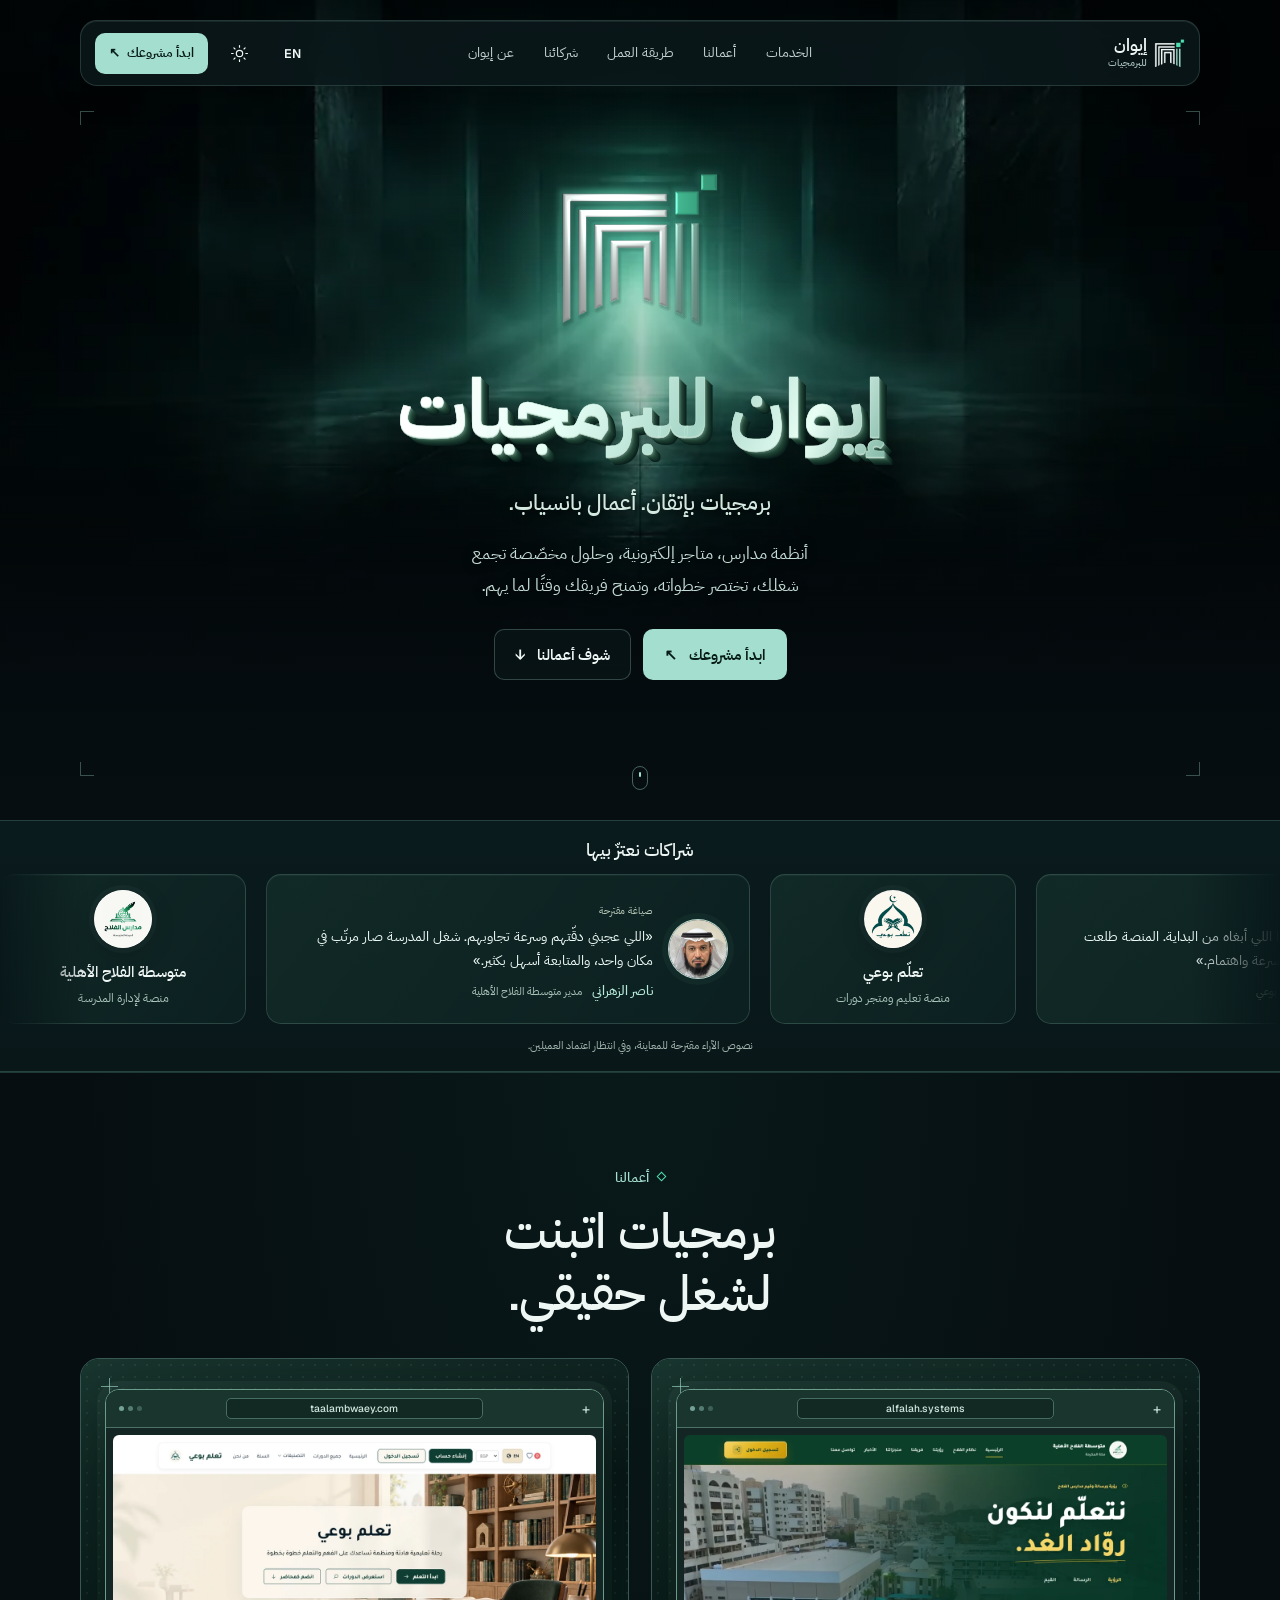
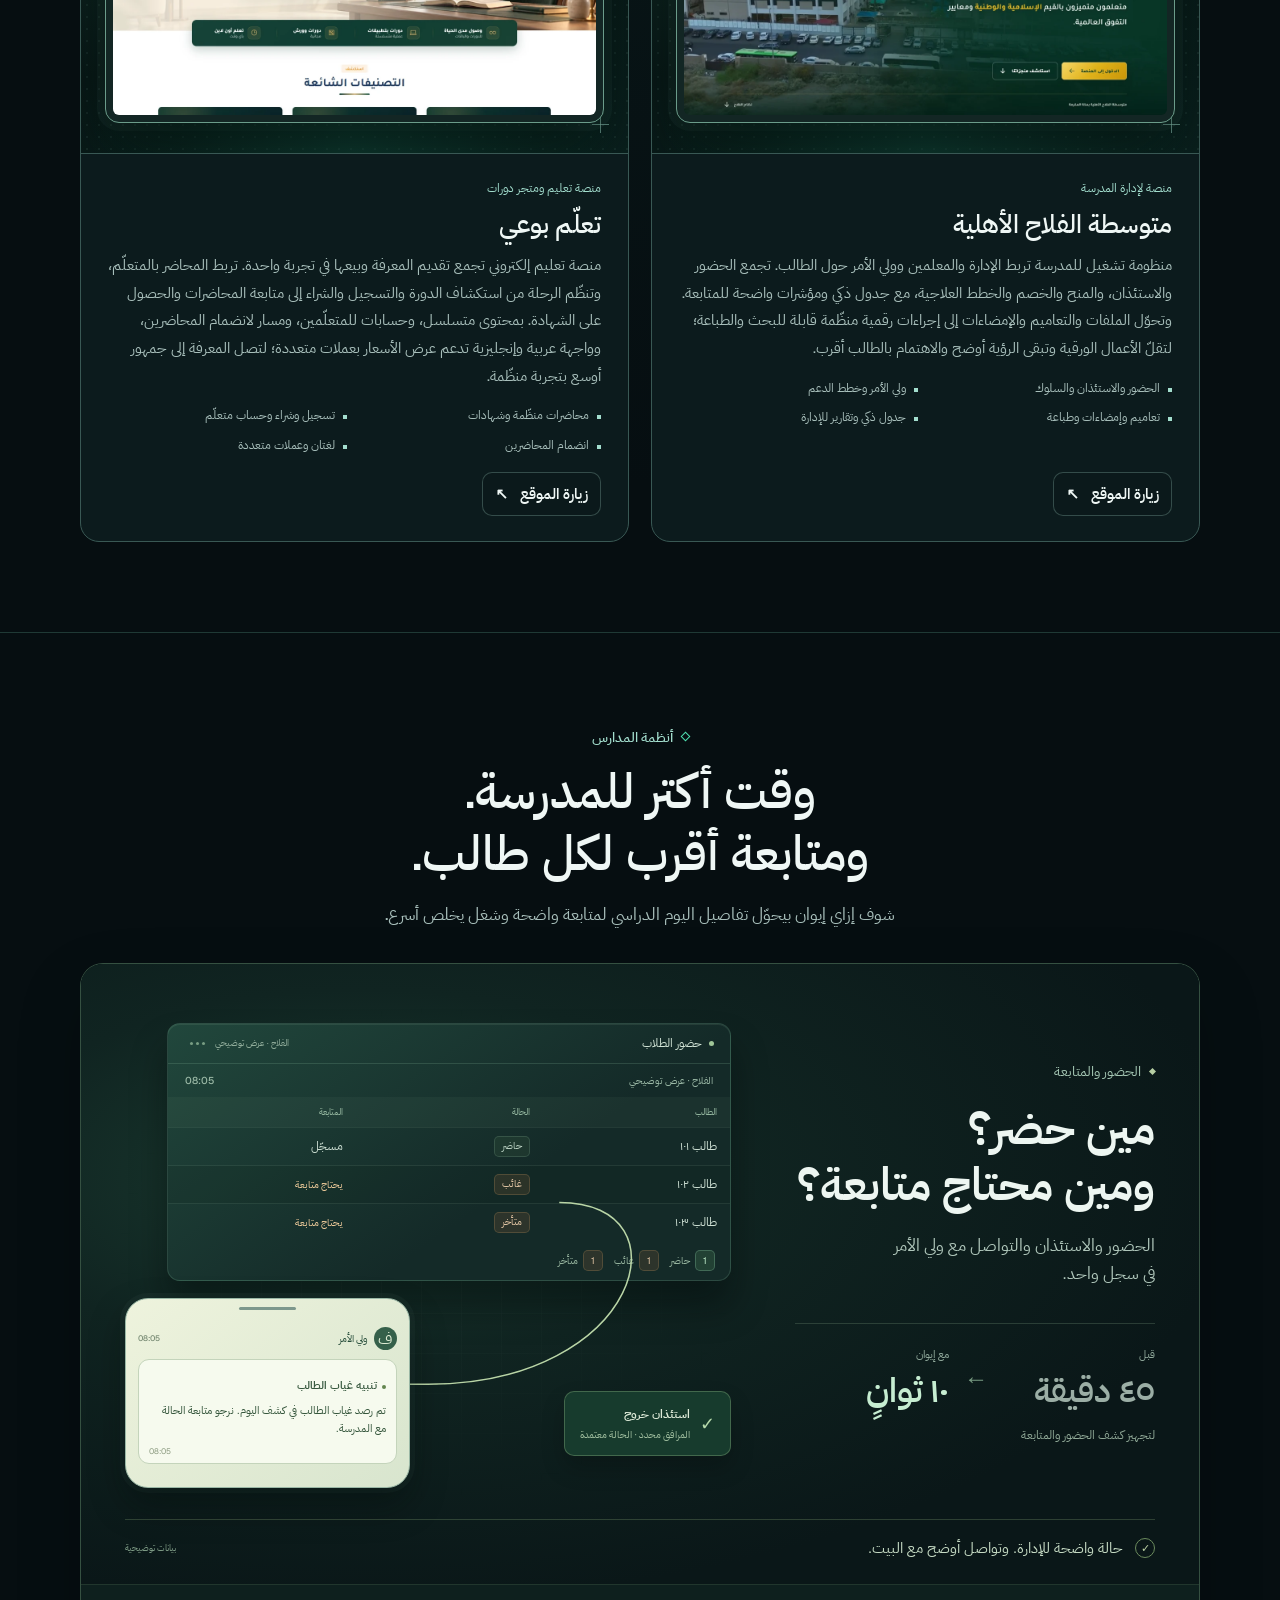
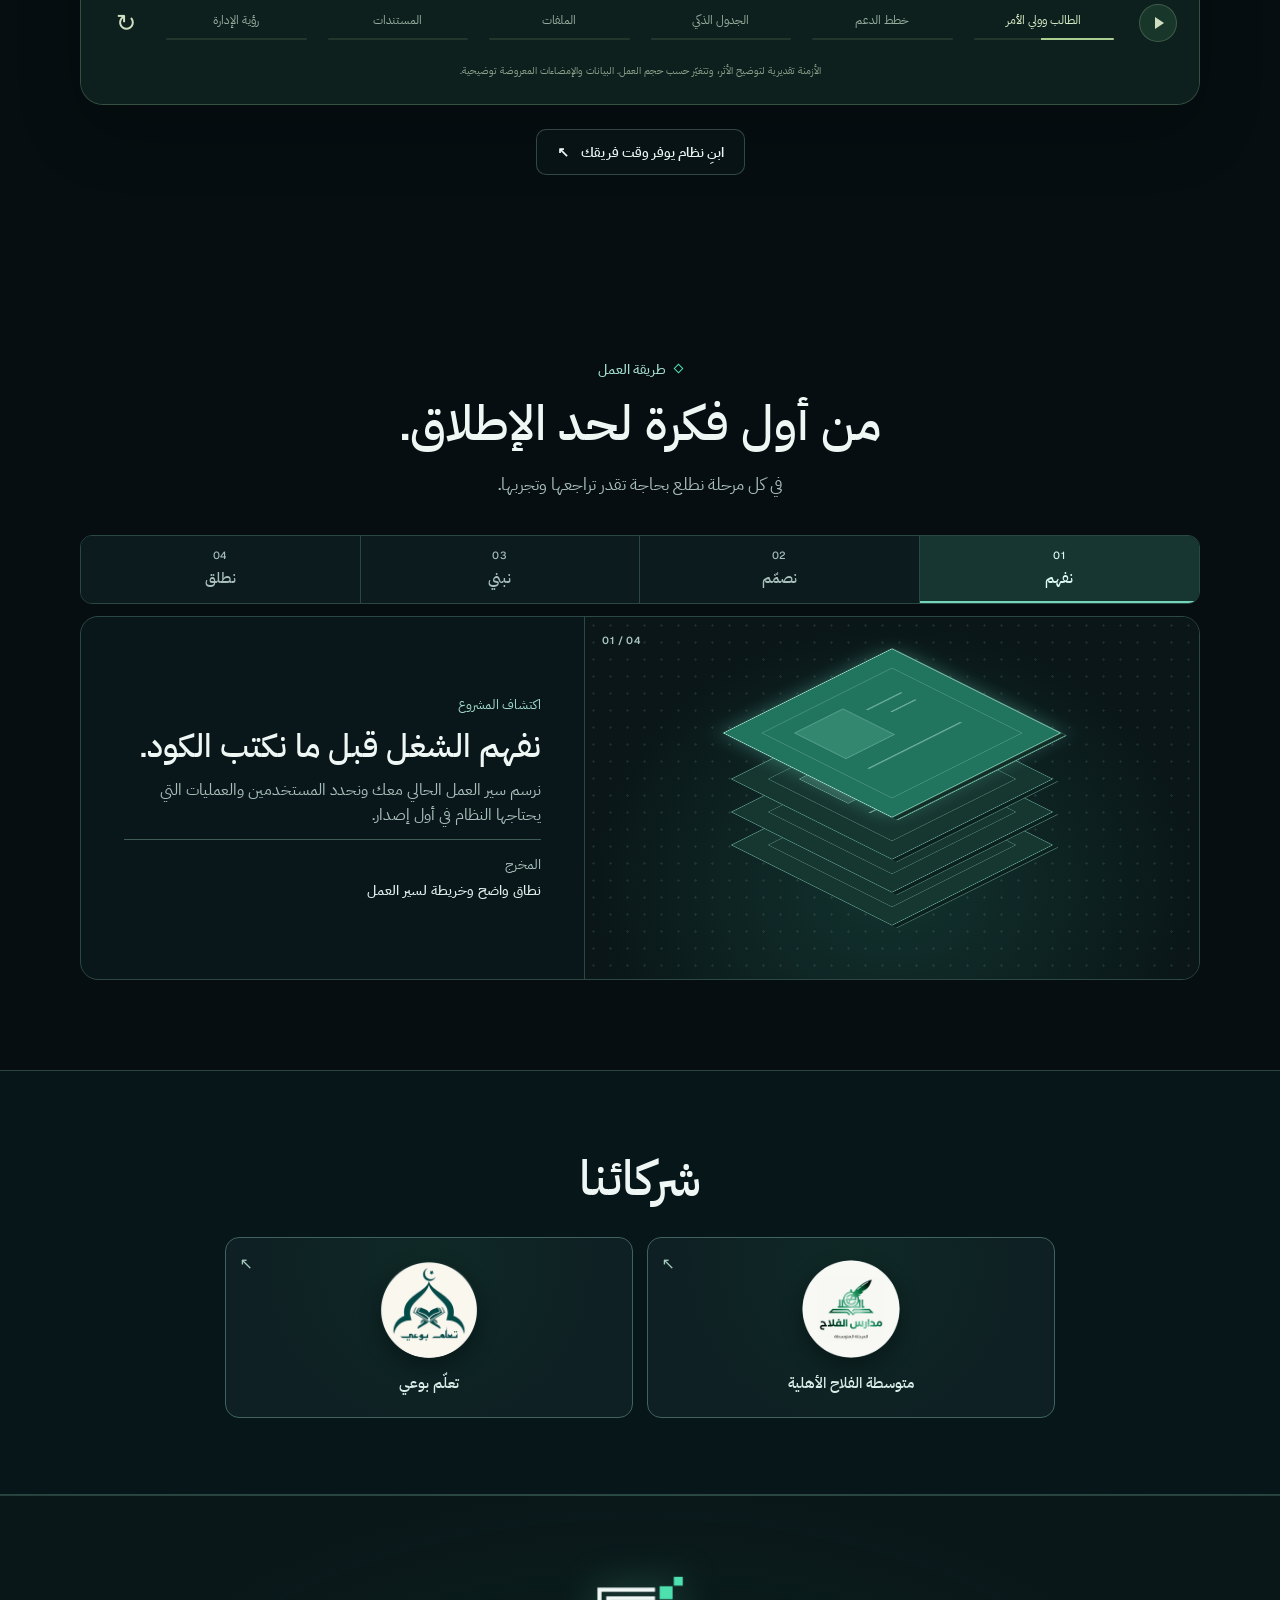
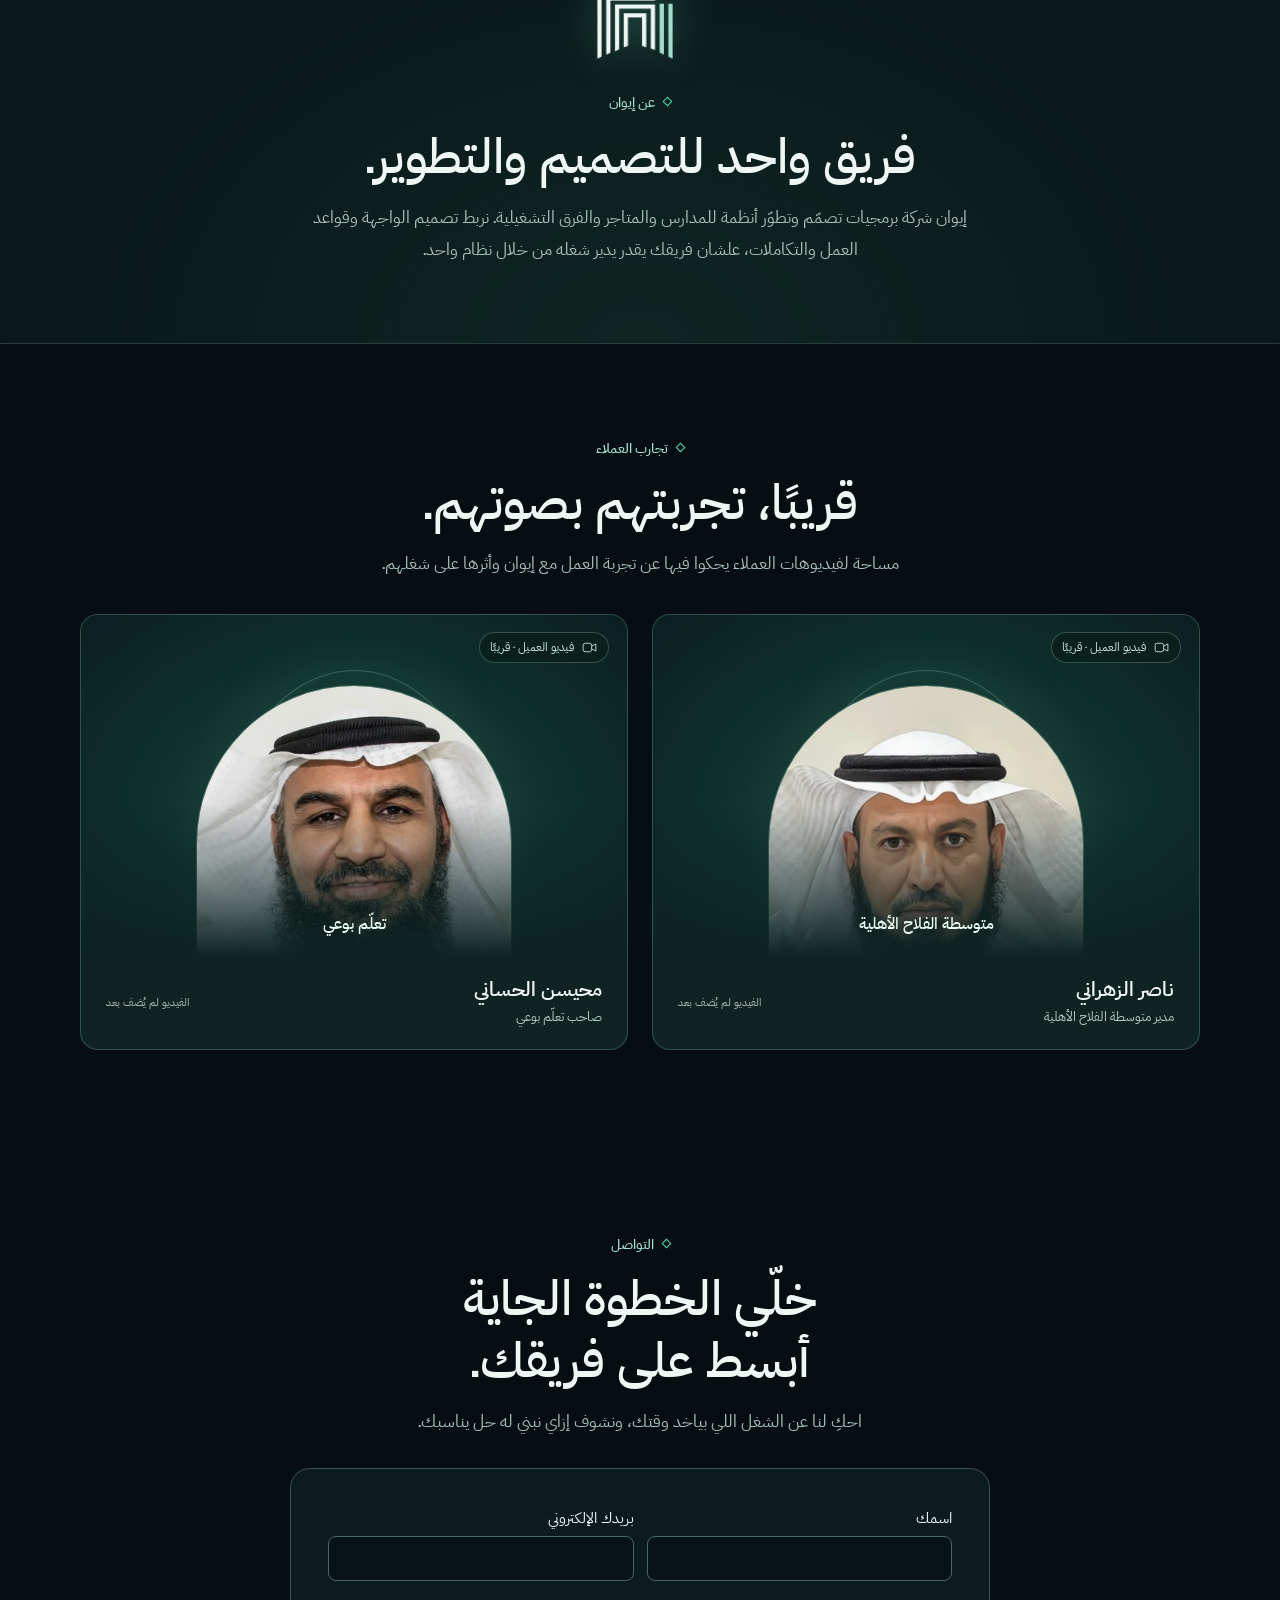
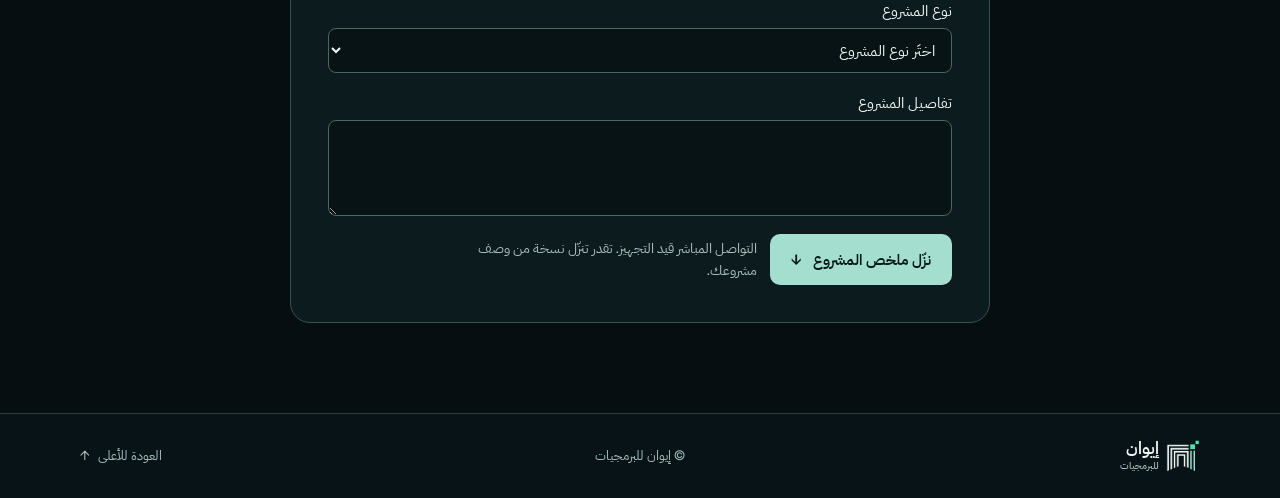
==== commit e466a0cf: "feat: add a dimensional brand hero and complete light mode" ====
--- a/site/index.html
+++ b/site/index.html
@@ -9,6 +9,7 @@
   <meta property="og:title" content="إيوان للبرمجيات | Ewan Software">
   <meta property="og:description" content="تصميم وتطوير منصات المدارس والمتاجر الإلكترونية والأنظمة المخصصة.">
   <title>إيوان للبرمجيات | Ewan Software</title>
+  <script src="assets/theme-init.js"></script>
   <link rel="icon" type="image/png" href="assets/icon.png">
   <link rel="stylesheet" href="assets/fonts/fonts.css">
   <link rel="stylesheet" href="assets/vendor/lenis.css">
@@ -17,6 +18,8 @@
   <link rel="stylesheet" href="assets/interactions.css">
   <link rel="stylesheet" href="assets/refinements.css">
   <link rel="stylesheet" href="assets/visual-polish.css">
+  <link rel="stylesheet" href="assets/hero-brand.css">
+  <link rel="stylesheet" href="assets/themes.css">
   <script defer src="assets/vendor/lenis.min.js"></script>
   <script defer src="assets/motion/gsap.min.js"></script>
   <script defer src="assets/services-data.js"></script>
@@ -27,6 +30,7 @@
   <script defer src="assets/services.js"></script>
   <script defer src="assets/mark-lighting.js"></script>
   <script defer src="assets/hero-proof.js"></script>
+  <script defer src="assets/theme.js"></script>
 </head>
 <body>
   <a class="skip-link" href="#main" data-text="skip">تخطَّ إلى المحتوى</a>
@@ -46,6 +50,10 @@
       </nav>
       <div class="nav-actions">
         <button class="language-button" type="button" data-language aria-label="Switch to English" lang="en">EN</button>
+        <button class="theme-toggle" type="button" aria-label="تفعيل الوضع الفاتح" aria-pressed="false" data-theme-toggle>
+          <svg class="theme-sun" viewBox="0 0 24 24" fill="none" aria-hidden="true"><circle cx="12" cy="12" r="4"/><path d="M12 2v2m0 16v2M2 12h2m16 0h2M4.9 4.9l1.4 1.4m11.4 11.4 1.4 1.4M4.9 19.1l1.4-1.4M17.7 6.3l1.4-1.4"/></svg>
+          <svg class="theme-moon" viewBox="0 0 24 24" fill="none" aria-hidden="true"><path d="M20.4 14.5A8.7 8.7 0 0 1 9.5 3.6a8.7 8.7 0 1 0 10.9 10.9Z"/></svg>
+        </button>
         <a class="button button-small button-primary magnetic" href="#contact"><span data-text="start">ابدأ مشروعك</span><span class="arrow" aria-hidden="true">↗</span></a>
         <button class="menu-toggle" type="button" aria-controls="site-menu" aria-expanded="false" aria-label="القائمة" data-label="menuLabel"><span></span><span></span></button>
       </div>
@@ -53,9 +61,13 @@
   </header>
   <main id="main">
     <section class="hero" id="top" aria-labelledby="hero-title">
-      <picture class="hero-photo">
+      <picture class="hero-photo hero-photo-dark">
         <source media="(max-width: 620px)" srcset="assets/threshold-small.webp">
         <img src="assets/threshold.webp" width="1672" height="941" fetchpriority="high" alt="">
+      </picture>
+      <picture class="hero-photo hero-photo-light">
+        <source media="(max-width: 620px)" srcset="assets/threshold-light-small.webp">
+        <img src="assets/threshold-light.webp" width="1671" height="941" alt="" decoding="async">
       </picture>
       <div class="hero-fade"></div>
       <div class="hero-frame" aria-hidden="true"><i></i><i></i><i></i><i></i></div>
@@ -64,8 +76,9 @@
           <img src="assets/ewan-mark.png" alt="" width="180" height="180">
           <canvas width="320" height="320" aria-hidden="true"></canvas>
         </div>
-        <h1 id="hero-title" data-text="heroTitle"><span class="hero-line"><span>نختصر تعقيد شغلك.</span></span><span class="hero-line"><span>ونبني اللي يسهّله.</span></span></h1>
-        <p data-text="heroBody">أنظمة مدارس، متاجر إلكترونية، وحلول مخصّصة تجمع شغلك، تختصر خطواته، وتمنح فريقك وقتًا لما يهم.</p>
+        <h1 id="hero-title" data-text="heroTitle" aria-label="إيوان للبرمجيات" data-label="heroName"><span class="hero-name" data-depth="إيوان للبرمجيات"><span class="hero-name-face">إيوان للبرمجيات</span></span></h1>
+        <p class="hero-tagline" data-text="heroTagline">برمجيات بإتقان. أعمال بانسياب.</p>
+        <p class="hero-description" data-text="heroBody">أنظمة مدارس، متاجر إلكترونية، وحلول مخصّصة تجمع شغلك، تختصر خطواته، وتمنح فريقك وقتًا لما يهم.</p>
         <div class="hero-actions">
           <a href="#contact" class="button button-primary magnetic"><span data-text="start">ابدأ مشروعك</span><span class="arrow" aria-hidden="true">↗</span></a>
           <a href="#work" class="button button-outline magnetic"><span data-text="heroWork">شوف أعمالنا</span><span aria-hidden="true">↓</span></a>
--- a/site/assets/hero-brand.css
+++ b/site/assets/hero-brand.css
@@ -0,0 +1,23 @@
+.hero-content { perspective: 1100px; }
+.hero-symbol { width: clamp(128px,13vw,168px); margin-bottom: 24px; }
+.hero #hero-title { font-size: clamp(3rem,6.7vw,6.5rem); font-weight: 600; line-height: 1.25; text-shadow: none; letter-spacing: -.055em; padding-bottom: 10px; }
+:root[lang="ar"] .hero #hero-title { font-size: clamp(2.8rem,6.3vw,6rem); letter-spacing: 0; line-height: 1.3; }
+.hero-name { display: inline-block; position: relative; white-space: nowrap; transform-style: preserve-3d; }
+.hero-name-face { display: inline-block; position: relative; z-index: 1; transform: rotateX(var(--name-rx,0deg)) rotateY(var(--name-ry,0deg)); background: linear-gradient(var(--name-light,115deg),#fff 8%,#e6fff6 36%,#a4d4c5 62%,#e9fff6 83%,#83b8a6); background-clip: text; -webkit-text-fill-color: transparent; -webkit-text-stroke: .5px #d5f9e68a; filter: drop-shadow(0 1px 0 #f0fff6aa); }
+.hero-name::before { content: attr(data-depth); position: absolute; inset: 0; z-index: 0; color: #153b31; transform: rotateX(var(--name-rx,0deg)) rotateY(var(--name-ry,0deg)); text-shadow: 1px 1px #648c7c,2px 2px #456b5c,3px 3px #305748,4px 4px #234637,5px 5px #1b3d30,6px 6px #143329,7px 7px #102a23,8px 8px #0a201c,10px 15px 20px #0008; }
+.hero .hero-tagline { font-size: clamp(.95rem,1.7vw,1.35rem); font-weight: 500; line-height: 1.6; white-space: nowrap; max-width: none; margin-top: 14px; color: #d3e9df; }
+.hero .hero-description { margin-top: 18px; max-width: 570px; font-size: clamp(.95rem,1.4vw,1.08rem); line-height: 1.85; }
+.hero-actions { margin-top: 27px; }
+.hero-photo-light { opacity: 0; }
+@media (max-width:650px) {
+  .hero { min-height: 700px; }
+  .hero-symbol { width: 139px; margin-bottom: 28px; }
+  .hero #hero-title { font-size: clamp(2rem,10vw,3.8rem); letter-spacing: -.045em; }
+  :root[lang="ar"] .hero #hero-title { font-size: clamp(2.2rem,10.7vw,3.8rem); }
+  .hero .hero-tagline { font-size: clamp(.9rem,3.8vw,1.05rem); margin-top: 16px; }
+  .hero .hero-description { font-size: .93rem; max-width: 35ch; }
+  .hero-name::before { text-shadow: 1px 1px #648c7c,2px 2px #456b5c,3px 3px #305748,4px 4px #143329,5px 7px 14px #0006; }
+}
+@media (prefers-reduced-motion:reduce) {
+  .hero-name-face, .hero-name::before { transform: none; }
+}
--- a/site/assets/themes.css
+++ b/site/assets/themes.css
@@ -0,0 +1,128 @@
+/* Theme controls and the circular, snapshot-based transition. */
+.theme-toggle { position: relative; display: grid; place-items: center; min-width: 44px; min-height: 44px; flex: none; border: 0; border-radius: 50%; background: transparent; color: var(--white); }
+.theme-toggle:hover { background: #a3dece19; }
+.theme-toggle svg { position: absolute; width: 19px; height: 19px; stroke: currentColor; stroke-width: 1.5; stroke-linecap: round; stroke-linejoin: round; transition: transform .5s,opacity .35s; }
+.theme-moon { opacity: 0; transform: rotate(-60deg) scale(.5); }
+[data-theme="light"] .theme-sun { opacity: 0; transform: rotate(90deg) scale(.5); }
+[data-theme="light"] .theme-moon { opacity: 1; transform: rotate(0) scale(1); }
+::view-transition-old(root), ::view-transition-new(root) { animation: none; mix-blend-mode: normal; }
+::view-transition-old(root) { z-index: 1; }
+::view-transition-new(root) { z-index: 2; }
+.theme-curtain { position: fixed; inset: 0; z-index: 100; pointer-events: none; opacity: 0; }
+
+:root[data-theme="light"] {
+  color-scheme: light;
+  --ink: #163c30;
+  --deep: #dbe9df;
+  --emerald: #14624c;
+  --jade: #2e7259;
+  --mint: #195f47;
+  --signal: #145b43;
+  --white: #193d30;
+  --muted: #4d685a;
+  --line: #bfd0c3;
+  --background: #f5f8f4;
+}
+:root[data-theme="light"] ::selection { color: #fff; background: #1b6147; }
+:root[data-theme="light"] .nav-shell { background: #f8fcf5e8; border-color: #a4bead80; box-shadow: 0 8px 30px #294b3510,inset 0 1px #fff; }
+:root[data-theme="light"] .is-scrolled .nav-shell, :root[data-theme="light"].lenis-scrolling .nav-shell { background: #f5faf1f5; }
+:root[data-theme="light"] .site-menu a { color: #385848; }
+:root[data-theme="light"] .site-menu a:hover, :root[data-theme="light"] .site-menu a[aria-current] { color: #115133; }
+:root[data-theme="light"] .language-button:hover, :root[data-theme="light"] .theme-toggle:hover, :root[data-theme="light"] .menu-toggle:hover { background: #dce9d9; }
+:root[data-theme="light"] .button-primary { color: #f8fff7; background: #195f47; }
+:root[data-theme="light"] .button::before { background: #c4e2cc; }
+:root[data-theme="light"] .button-primary:hover { color: #153c2a; }
+:root[data-theme="light"] .button-outline { color: #224f38; background: #f9fff7d9; border-color: #8eac96; }
+:root[data-theme="light"] .button-outline:hover { color: #153c2a; border-color: #3f7952; }
+:root[data-theme="light"] .skip-link { background: #195f47; color: #fff; }
+
+/* A real daylight plate, with a quiet foreground for dark lettering. */
+:root[data-theme="light"] .hero { background: #f5f8f4; }
+:root[data-theme="light"] .hero-photo-dark { opacity: 0; }
+:root[data-theme="light"] .hero-photo-light { opacity: 1; }
+:root[data-theme="light"] .hero-fade { background: linear-gradient(180deg,#f5f8f425 0%,#f5f8f405 20%,#f5f8f4a6 46%,#f5f8f4eb 70%,#f5f8f4 100%); }
+:root[data-theme="light"] .hero-frame i { border-color: #3f735465; }
+:root[data-theme="light"] .hero-symbol::before { background: radial-gradient(ellipse,#3c8b5520,transparent 70%); }
+:root[data-theme="light"] .hero-name-face { background-image: linear-gradient(var(--name-light,115deg),#123f2d 8%,#285d46 35%,#174732 62%,#32664e 83%,#183f2d); -webkit-text-stroke-color: #1f503a80; filter: drop-shadow(0 1px 0 #ffffffb0); }
+:root[data-theme="light"] .hero-name::before { color: #83a28a; text-shadow: 1px 1px #d7e3d6,2px 2px #b5cbb5,3px 3px #9bb99d,4px 4px #84a58a,5px 5px #6d9178,6px 6px #60846a,7px 7px #52745d,8px 8px #3d634a,10px 15px 20px #20492d25; }
+:root[data-theme="light"] .hero .hero-tagline { color: #244f38; text-shadow: 0 1px 12px #fff9; }
+:root[data-theme="light"] .hero .hero-description { color: #3e5b4b; text-shadow: 0 1px 10px #fff8; }
+:root[data-theme="light"] .scroll-cue span { border-color: #3d70528c; }
+
+:root[data-theme="light"] .proof-section { background: linear-gradient(180deg,#edf4ea,#f4f8f0); border-color: #b8cebb; }
+:root[data-theme="light"] .proof-brand, :root[data-theme="light"] .proof-quote { background: linear-gradient(125deg,#fff,#edf5e9); border-color: #c0d2bd; box-shadow: inset 0 1px #fff; }
+:root[data-theme="light"] .proof-brand:hover { border-color: #628b68; }
+:root[data-theme="light"] .proof-brand > span:last-child, :root[data-theme="light"] .proof-quote figcaption span { color: #506c55; }
+:root[data-theme="light"] .proof-quote blockquote { color: #284b35; }
+:root[data-theme="light"] .proof-quote figcaption strong { color: #215a3c; }
+:root[data-theme="light"] .proof-draft, :root[data-theme="light"] .proof-note { color: #566b55; }
+:root[data-theme="light"] .proof-avatar { box-shadow: 0 0 0 1px #9db89c,0 0 0 6px #648d6210; }
+:root[data-theme="light"] .proof-logo { box-shadow: 0 0 0 4px #91b38b12,0 6px 20px #1a48231a; }
+
+:root[data-theme="light"] .work-section { background: radial-gradient(ellipse at 50% 0,#dcebd555,transparent 65%),#f0f5ec; border-color: #c3d3bd; }
+:root[data-theme="light"] .work-card { background: #fbfdf8; border-color: #bbcfb5; }
+:root[data-theme="light"] .work-visual { background: radial-gradient(ellipse at 50% 100%,#a9cda345,transparent 70%),linear-gradient(145deg,#e0edda,#eff5e9); }
+:root[data-theme="light"] .work-meta { border-top-color: #c2d4bc; }
+:root[data-theme="light"] .work-browser { background: #f5f9ef; border-color: #8aaa7d; box-shadow: 0 22px 40px #1f4c2924,0 0 0 6px #446f3b09; }
+:root[data-theme="light"] .work-browser-bar { background: #e4efdc; }
+:root[data-theme="light"] .browser-address { background: #f5faef; border-color: #a8c09e; color: #365933; }
+:root[data-theme="light"] .browser-plus { color: #45643d; }
+:root[data-theme="light"] .work-browser-body { border-color: #b5cca8; }
+:root[data-theme="light"] .work-cross { color: #4f785744; }
+:root[data-theme="light"] .work-grid { background-image: radial-gradient(circle,#35693e25 1px,transparent 1.2px); }
+
+:root[data-theme="light"] .cinema-frame { background: #f1f6eb; border-color: #9fbd96; box-shadow: 0 20px 45px #1c47221a,inset 0 1px #fff; }
+:root[data-theme="light"] .cinema-screen iframe { background: #f3f7ed; }
+:root[data-theme="light"] .cinema-controls, :root[data-theme="light"] .cinema-note { background: #edf4e6; color: #4b6543; border-color: #bbcfb0; }
+:root[data-theme="light"] .cinema-toggle, :root[data-theme="light"] .cinema-restart { background: #e0ecd6; border-color: #a3bf96; color: #2f5e2f; }
+:root[data-theme="light"] .cinema-chapters button { color: #4b6842; }
+:root[data-theme="light"] .cinema-chapters button[aria-selected="true"] { color: #174f25; }
+:root[data-theme="light"] .cinema-chapters button:hover { background: #dcebd0; }
+:root[data-theme="light"] .cinema-chapters button i { background: #b9cdb0; }
+:root[data-theme="light"] .cinema-chapters button i::before { background: #3b7846; }
+:root[data-theme="light"] .process-tabs { border-color: #b9cdb2; }
+:root[data-theme="light"] .process-tabs button { color: #49663e; background: #edf4e6; }
+:root[data-theme="light"] .process-tabs button + button { border-color: #c0d1ba; }
+:root[data-theme="light"] .process-tabs [aria-selected="true"] { color: #1b4c25; background: #d4e6c9; box-shadow: inset 0 -2px #3b7446; }
+:root[data-theme="light"] .process-stage { background: #f1f7eb; border-color: #b4c9ad; }
+:root[data-theme="light"] .process-art { background: radial-gradient(ellipse at 50% 73%,#c6dfbb,transparent 72%),#e9f2e2; border-color: #bed0b5; }
+:root[data-theme="light"] .process-art::before { background-image: radial-gradient(circle,#6389572c 1px,transparent 1.2px); }
+:root[data-theme="light"] .diagram-caption { color: #4d6941; }
+:root[data-theme="light"] .plate { border-color: #81aa70; background: #d3e4c7; box-shadow: 0 6px #bfd4b0,0 7px #87a777; }
+:root[data-theme="light"] .process-art[data-level="1"] .plate-1, :root[data-theme="light"] .process-art[data-level="2"] .plate-2, :root[data-theme="light"] .process-art[data-level="3"] .plate-3, :root[data-theme="light"] .process-art[data-level="4"] .plate-4 { background: #b4d4a2; border-color: #427947; box-shadow: 0 6px #c2d8b5,0 7px #65945a,0 0 25px #3b7d3121; }
+:root[data-theme="light"] .plate div, :root[data-theme="light"] .plate div::before { border-color: #58844b8c; }
+:root[data-theme="light"] .plate div::before { background: #679d4d20; }
+:root[data-theme="light"] .plate i { background: #5b834a9c; }
+:root[data-theme="light"] .process-copy .process-output { border-color: #b2c8a8; }
+:root[data-theme="light"] .process-output b { color: #2c5130; }
+
+:root[data-theme="light"] .partners-section { background: #eff5e9; border-color: #c3d5b8; }
+:root[data-theme="light"] .client-tile { background: radial-gradient(circle at var(--spot-x,50%) var(--spot-y,15%),#dcecd0,#f7faf1 75%); border-color: #a9c39b; }
+:root[data-theme="light"] .client-tile:hover { border-color: #598a4e; }
+:root[data-theme="light"] .client-tile strong { color: #2d5330; }
+:root[data-theme="light"] .client-tile > .arrow { color: #4d7448; }
+:root[data-theme="light"] .client-emblem { box-shadow: 0 8px 20px #3155291b; }
+:root[data-theme="light"] .about-section { background: radial-gradient(ellipse at 50% 100%,#d8eaca80,transparent 72%),#f4f8ef; border-color: #c3d4b9; }
+:root[data-theme="light"] .about-mark { filter: none; }
+:root[data-theme="light"] .video-story { background: #edf4e5; border-color: #aec89d; }
+:root[data-theme="light"] .video-poster { background: radial-gradient(ellipse at 50% 60%,#c6dfb9,#deecd4 58%,#eff6e7); }
+:root[data-theme="light"] .video-poster::before { border-color: #7a9f6470; box-shadow: 0 0 50px #6c9c4821; }
+:root[data-theme="light"] .video-poster::after { background: linear-gradient(transparent,#dcebcf); }
+:root[data-theme="light"] .video-coming { background: #f3faecef; color: #385d31; border-color: #a8c497; }
+:root[data-theme="light"] .video-project { color: #254d29; }
+:root[data-theme="light"] .video-story figcaption p, :root[data-theme="light"] .video-story figcaption > span { color: #4d6a40; }
+:root[data-theme="light"] .contact-form { background: #eff5e8; border-color: #a8c195; }
+:root[data-theme="light"] .contact-form :is(input,select,textarea) { color: #1f4527; background: #fcfef9; border-color: #9eb88b; }
+:root[data-theme="light"] .site-footer { background: #eaf2e2; border-color: #c4d5b7; }
+:root[data-theme="light"] .cursor-dot { background: #1c613d; border-color: #f1f8e8; box-shadow: 0 0 8px #3d7e463a; }
+:root[data-theme="light"] .cursor-dot.is-hovering { background: #1b5633; }
+
+@media (max-width:820px) {
+  :root[data-theme="light"] .site-menu { background: #f4f9eef5; border-color: #b3c9a6; }
+}
+@media (max-width:480px) {
+  .nav-actions > .button { display: none; }
+}
+@media (max-width:650px) {
+  :root[data-theme="light"] .hero-name::before { text-shadow: 1px 1px #d7e3d6,2px 2px #b5cbb5,3px 3px #84a58a,4px 4px #60846a,5px 7px 14px #20492d25; }
+}
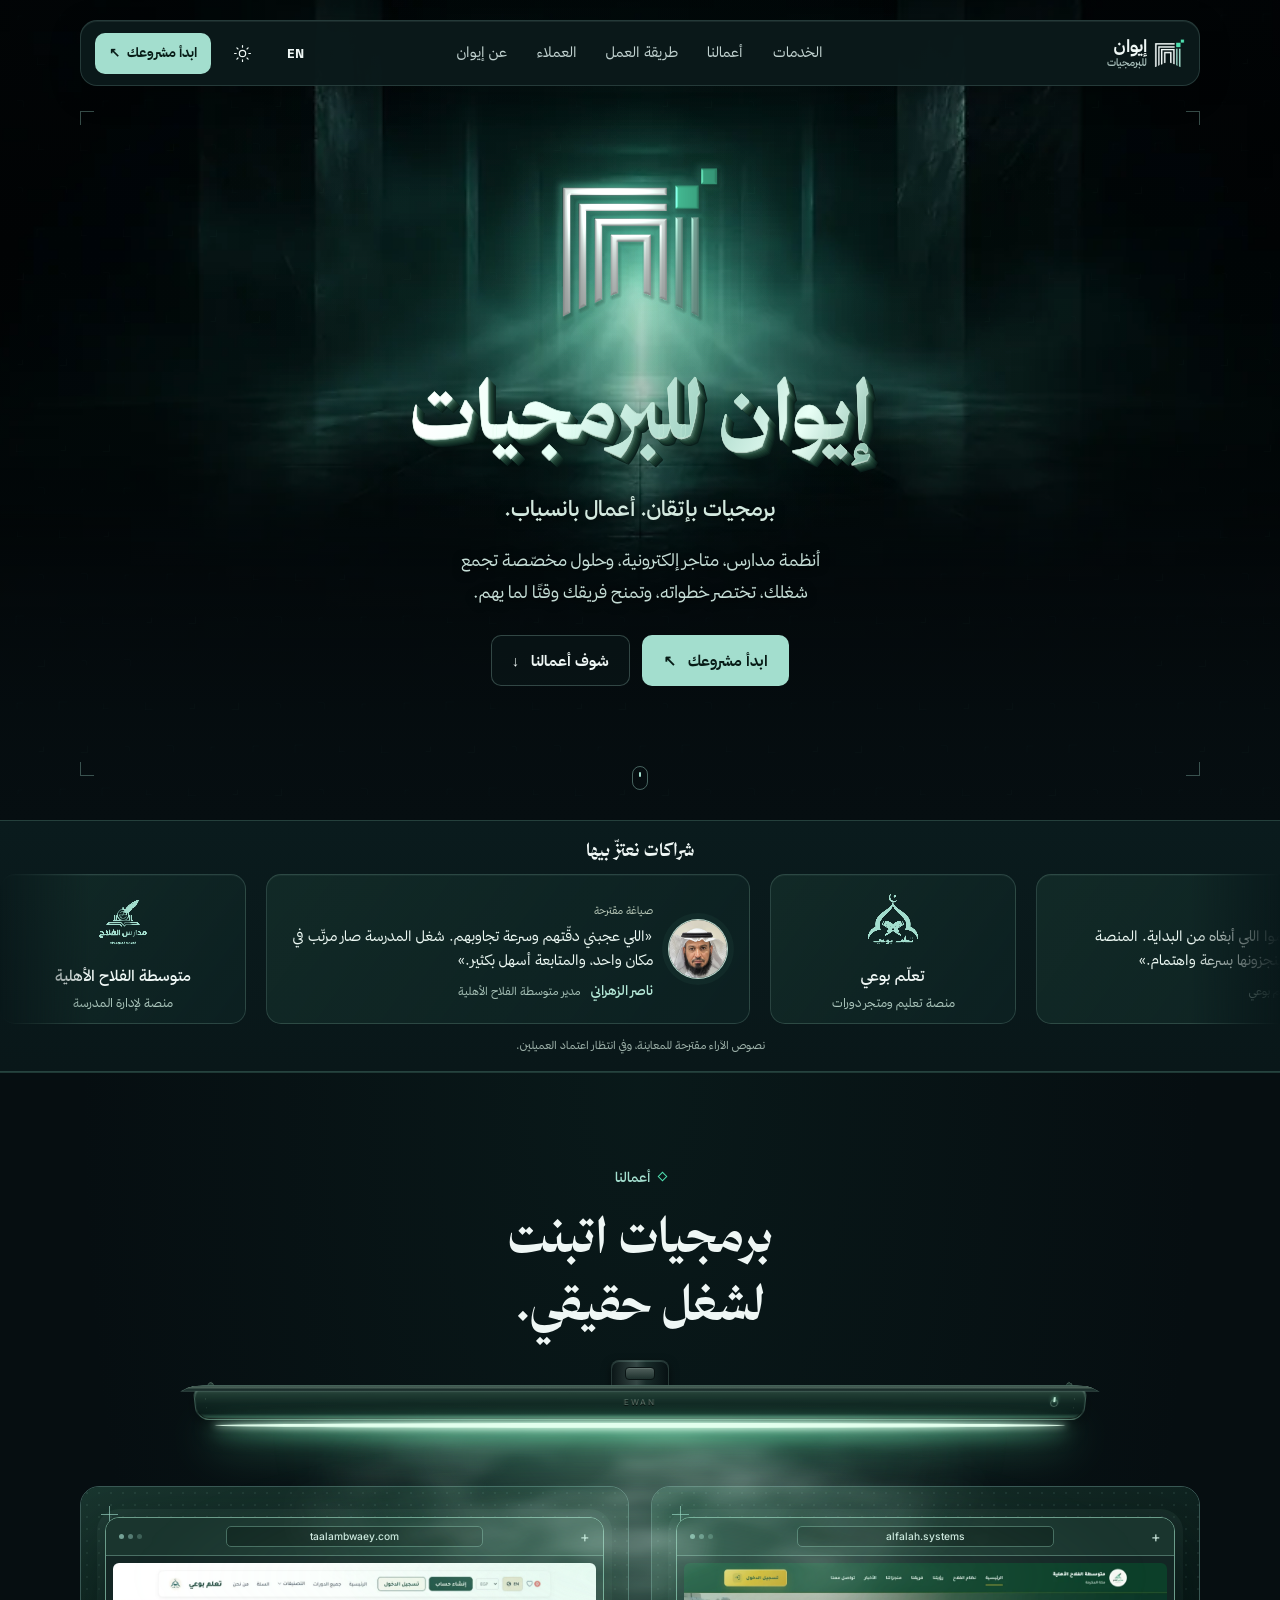
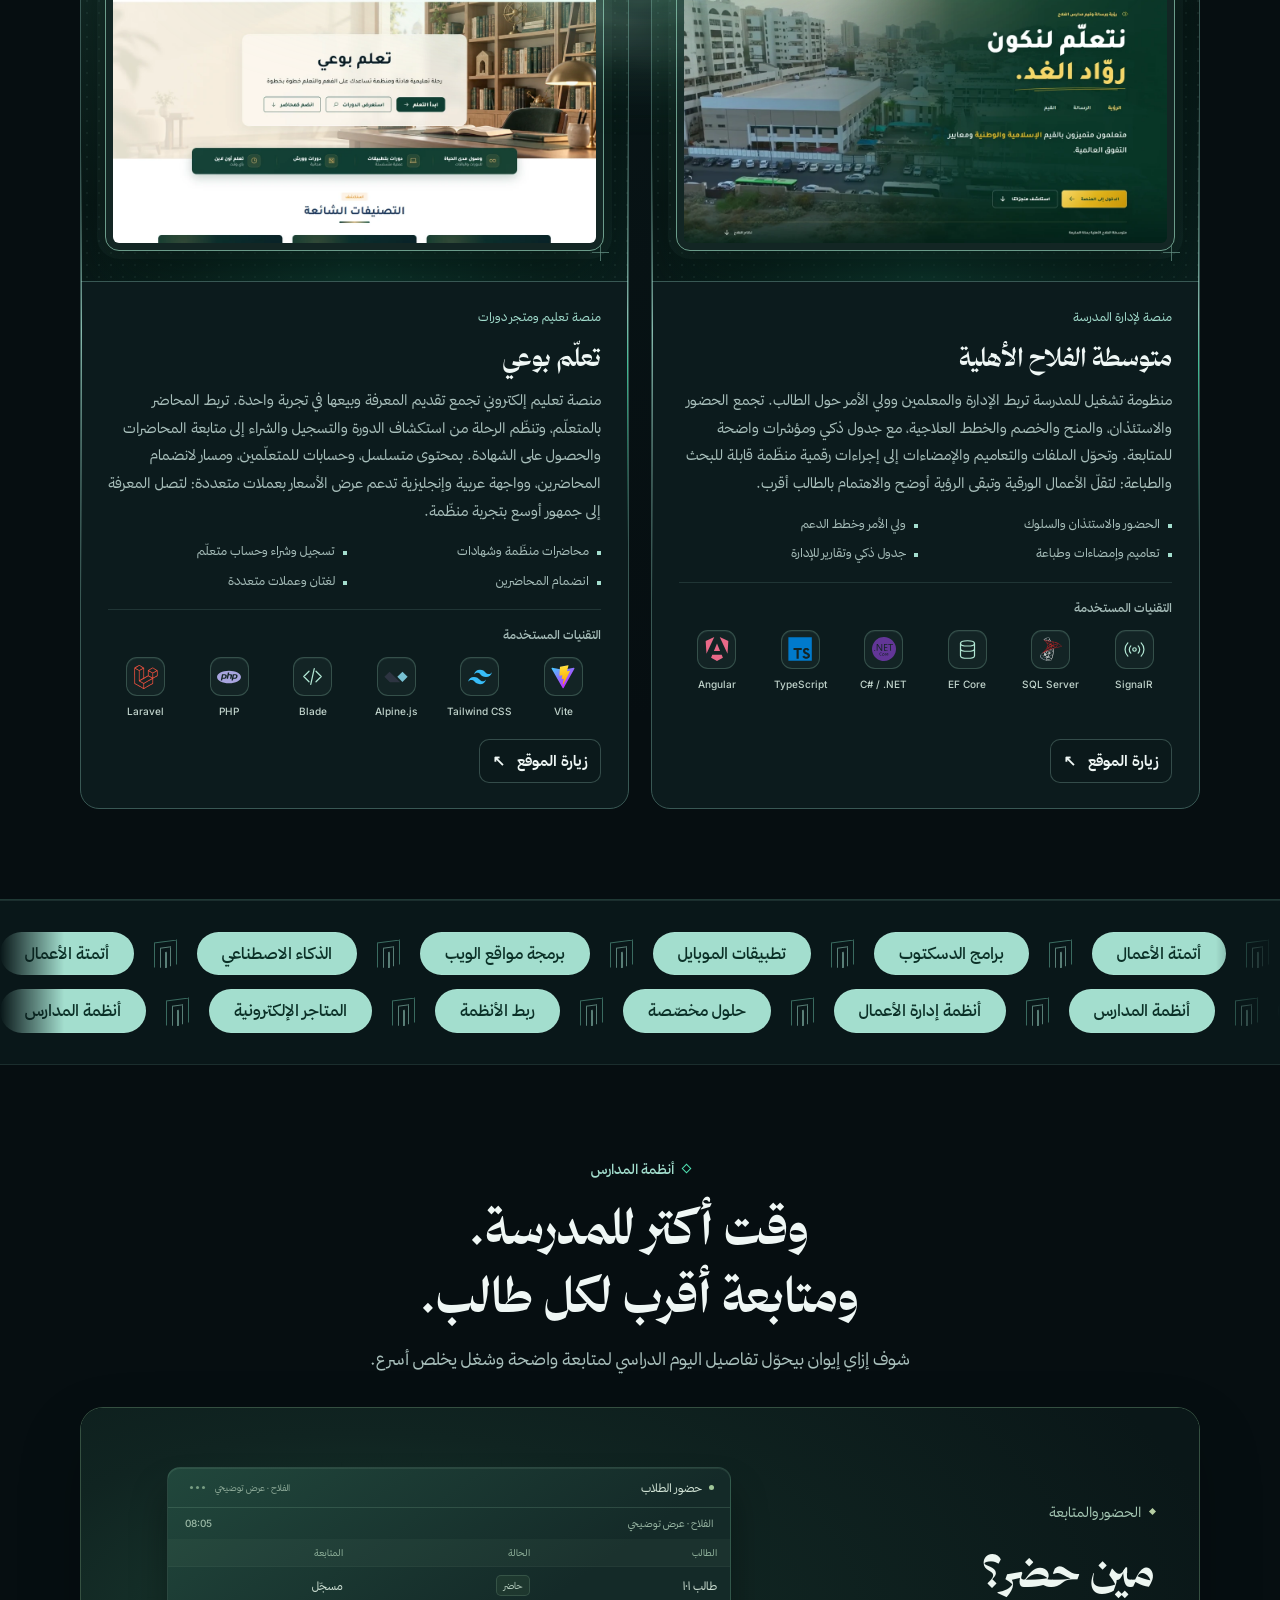
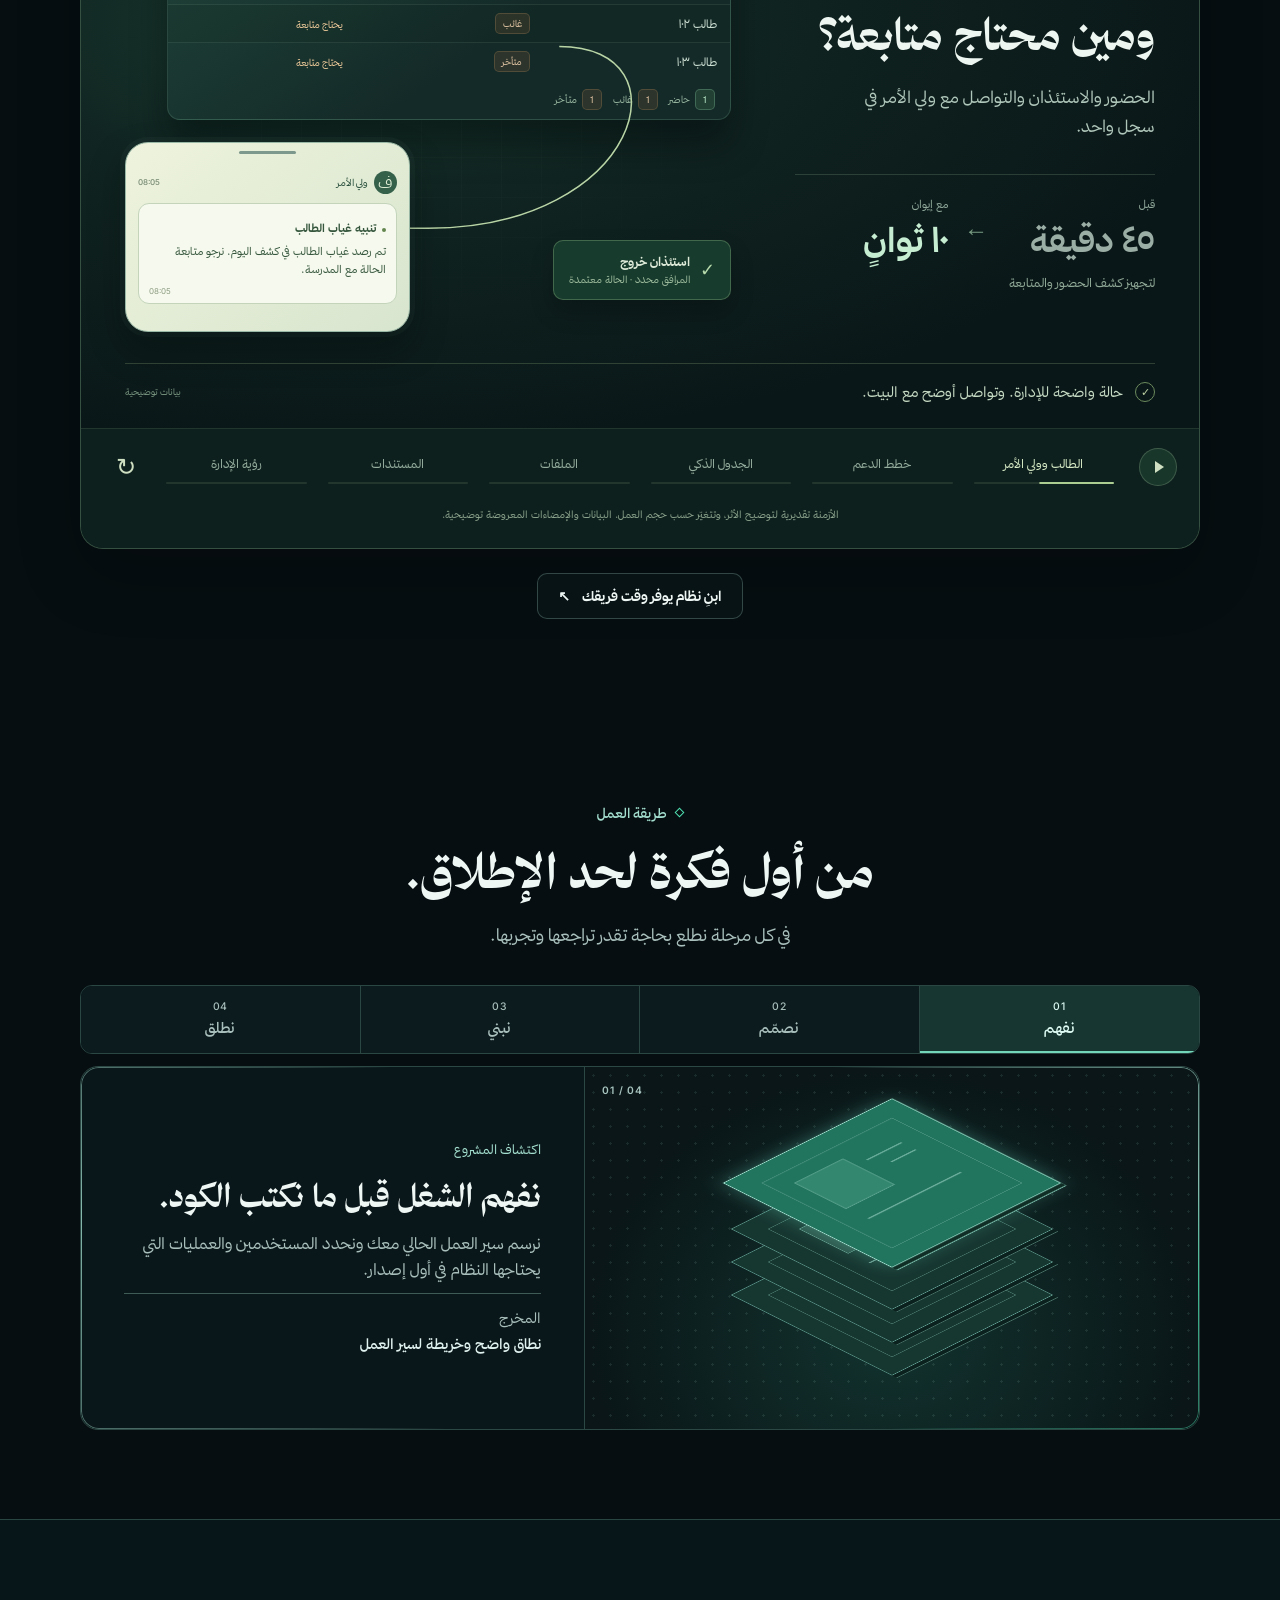
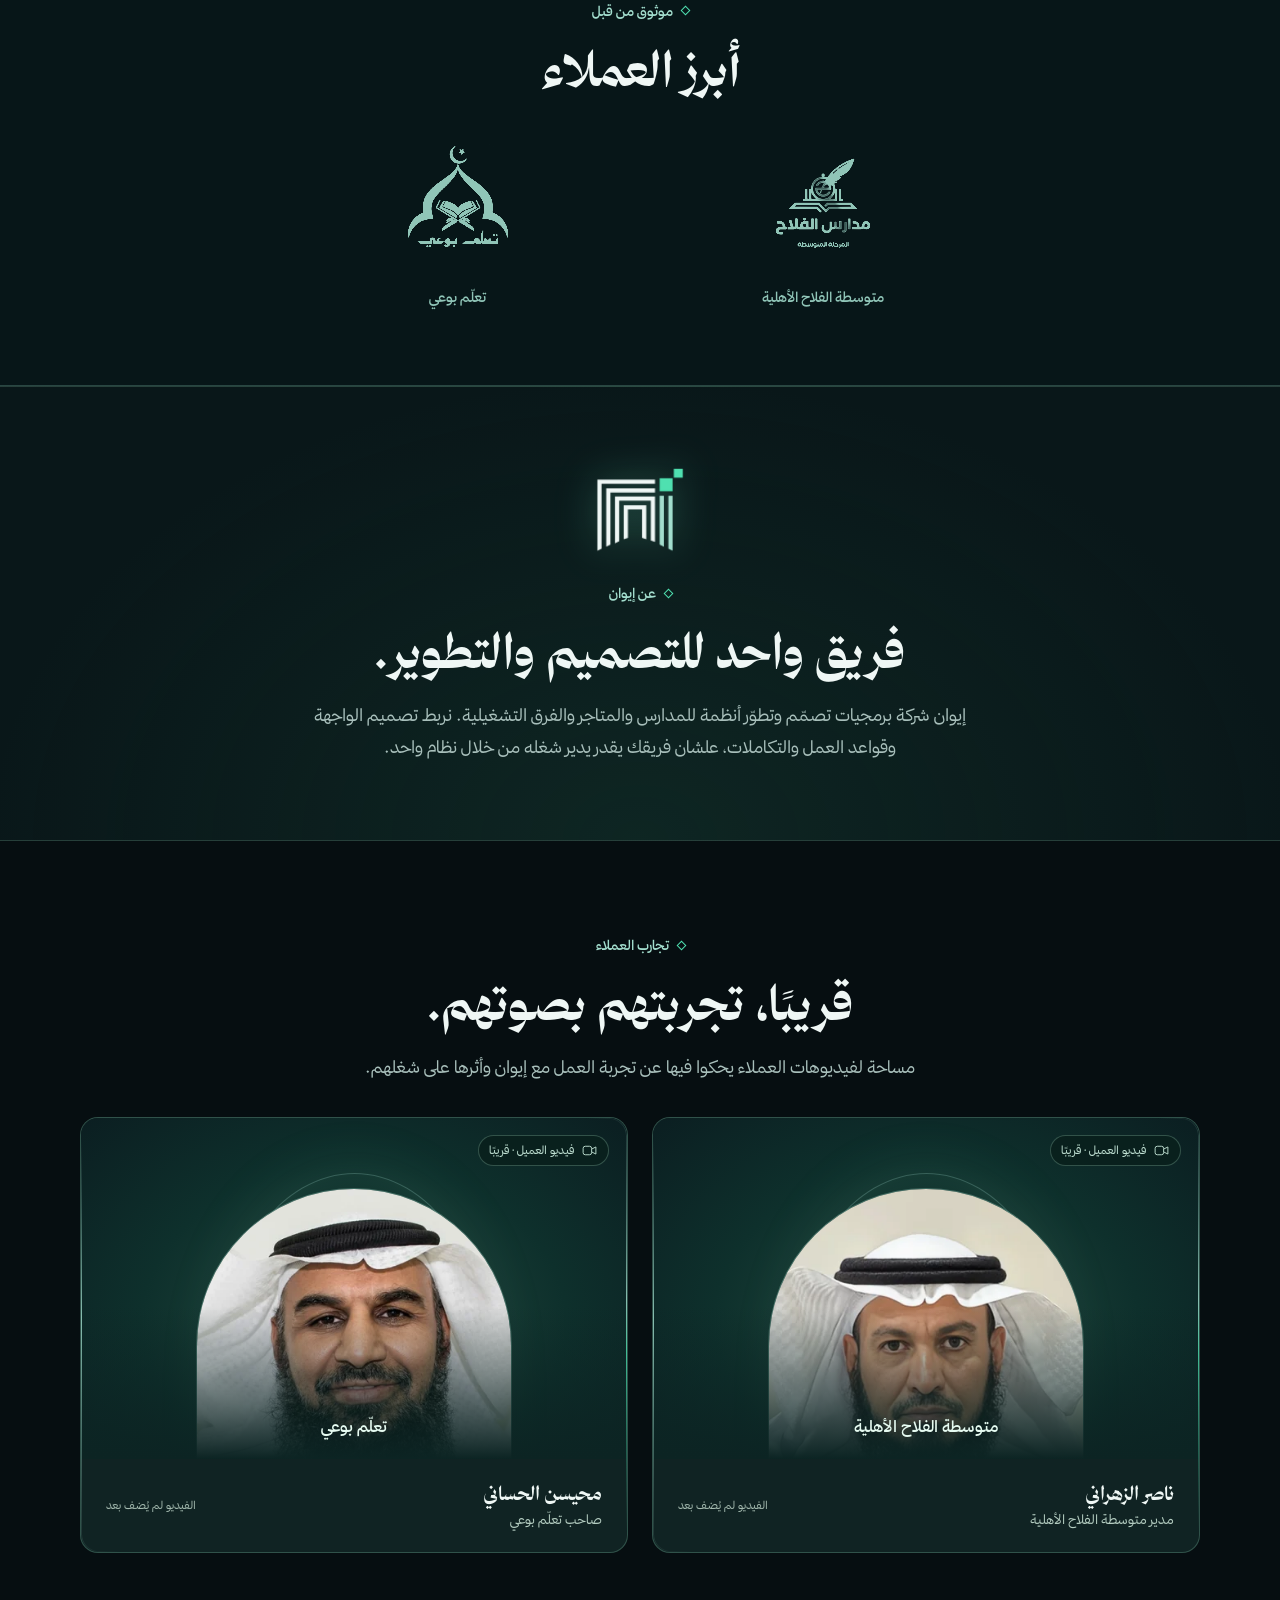
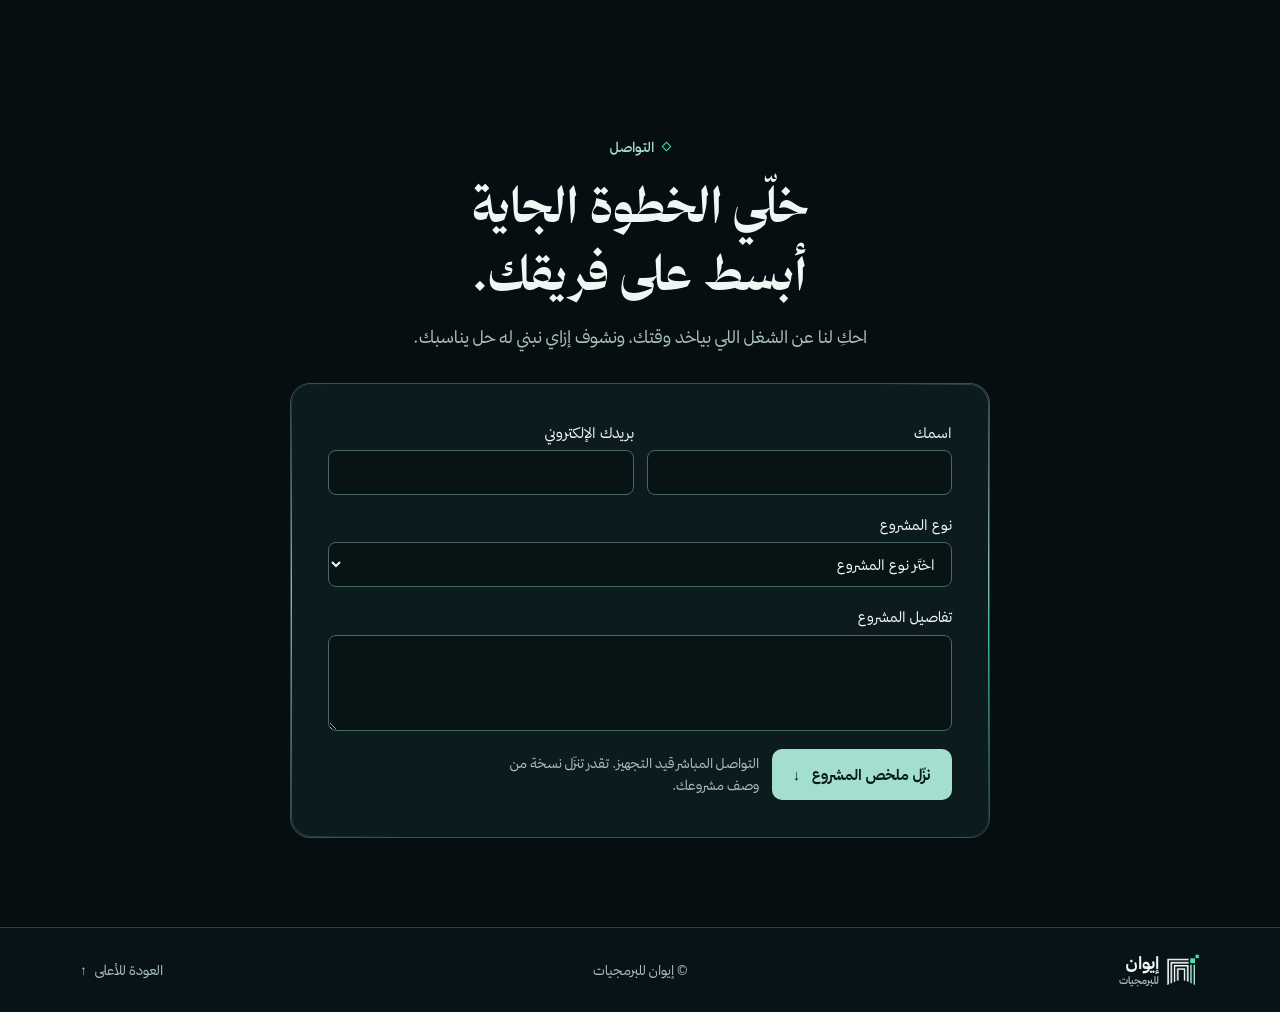
==== commit 87ab927a: "feat: refine typography, project stacks and scroll-lit showcase" ====
--- a/site/index.html
+++ b/site/index.html
@@ -20,6 +20,11 @@
   <link rel="stylesheet" href="assets/visual-polish.css">
   <link rel="stylesheet" href="assets/hero-brand.css">
   <link rel="stylesheet" href="assets/themes.css">
+  <link rel="stylesheet" href="assets/fonts/reference-fonts.css">
+  <link rel="stylesheet" href="assets/reference-detail.css">
+  <link rel="stylesheet" href="assets/project-stacks.css">
+  <link rel="stylesheet" href="assets/project-lamp.css">
+  <script defer src="assets/fonts/ewan-fonts.js"></script>
   <script defer src="assets/vendor/lenis.min.js"></script>
   <script defer src="assets/motion/gsap.min.js"></script>
   <script defer src="assets/services-data.js"></script>
@@ -31,10 +36,20 @@
   <script defer src="assets/mark-lighting.js"></script>
   <script defer src="assets/hero-proof.js"></script>
   <script defer src="assets/theme.js"></script>
+  <script defer src="assets/reference-detail.js"></script>
+  <script defer src="assets/project-lamp.js"></script>
 </head>
 <body>
   <a class="skip-link" href="#main" data-text="skip">تخطَّ إلى المحتوى</a>
   <div class="cursor-dot" aria-hidden="true"></div>
+  <canvas class="portal-texture" aria-hidden="true"></canvas>
+  <svg class="filter-definitions" width="0" height="0" aria-hidden="true"><defs>
+    <clipPath id="client-logo-crop"><circle cx="110" cy="110" r="100"/></clipPath>
+    <filter id="client-identity-filter" x="0" y="0" width="100%" height="100%" color-interpolation-filters="sRGB">
+      <feColorMatrix type="matrix" values="0 0 0 0 0  0 0 0 0 0  0 0 0 0 0  -.85 -2.86 -.29 3.4 0" result="ink"/>
+      <feFlood class="client-identity-tint" flood-color="#a3dece" result="tint"/><feComposite in="tint" in2="ink" operator="in"/>
+    </filter>
+  </defs></svg>
   <header class="site-header">
     <div class="nav-shell">
       <a class="brand" href="#top">
@@ -42,10 +57,10 @@
         <span data-text="brand">إيوان<small>للبرمجيات</small></span>
       </a>
       <nav class="site-menu" id="site-menu" aria-label="التنقل الرئيسي" data-label="navLabel">
-        <a href="#services" data-text="navServices">الخدمات</a>
+        <a href="#capabilities" data-text="navServices">الخدمات</a>
         <a href="#work" data-text="navWork">أعمالنا</a>
         <a href="#process" data-text="navProcess">طريقة العمل</a>
-        <a href="#partners" data-text="navClients">شركائنا</a>
+        <a href="#partners" data-text="navClients">العملاء</a>
         <a href="#about" data-text="navAbout">عن إيوان</a>
       </nav>
       <div class="nav-actions">
@@ -95,7 +110,7 @@
         <div class="proof-track">
           <div class="proof-group">
             <a class="proof-brand" href="https://alfalah.systems/" target="_blank" rel="noopener noreferrer">
-              <span class="proof-logo"><img src="assets/alfalah-logo.webp" alt="" width="90" height="90" loading="lazy"></span>
+              <span class="proof-logo"><svg viewBox="0 0 220 220" aria-hidden="true"><image href="assets/alfalah-logo.webp" width="220" height="220" clip-path="url(#client-logo-crop)" filter="url(#client-identity-filter)"/></svg></span>
               <strong data-text="projectName">متوسطة الفلاح الأهلية</strong><span data-text="schoolProject">منصة لإدارة المدرسة</span>
             </a>
             <figure class="proof-quote">
@@ -106,7 +121,7 @@
               </div>
             </figure>
             <a class="proof-brand" href="https://taalambwaey.com/" target="_blank" rel="noopener noreferrer">
-              <span class="proof-logo"><img src="assets/taalam-logo.webp" alt="" width="90" height="90" loading="lazy"></span>
+              <span class="proof-logo"><svg viewBox="0 0 220 220" aria-hidden="true"><image href="assets/taalam-logo.webp" width="220" height="220" clip-path="url(#client-logo-crop)" filter="url(#client-identity-filter)"/></svg></span>
               <strong data-text="taalamName">تعلّم بوعي</strong><span data-text="learningProject">منصة تعليم ومتجر دورات</span>
             </a>
             <figure class="proof-quote">
@@ -128,6 +143,23 @@
           <p class="section-label" data-text="navWork">أعمالنا</p>
           <h2 id="work-title" data-text="workTitle">برمجيات اتبنت<br>لشغل حقيقي.</h2>
         </div>
+        <div class="work-showcase">
+          <div class="project-lamp" aria-hidden="true">
+            <div class="lamp-spill"></div>
+            <div class="lamp-pool"></div>
+            <div class="lamp-atmosphere"><svg class="lamp-mist" viewBox="0 0 1000 380" preserveAspectRatio="none"><defs><filter id="lamp-mist-texture" x="0" y="0" width="100%" height="100%"><feTurbulence type="fractalNoise" baseFrequency=".008 .019" numOctaves="3" seed="17"/><feColorMatrix type="matrix" values="0 0 0 0 .74  0 0 0 0 .93  0 0 0 0 .85  1.9 0 0 0 -.66"/><feGaussianBlur stdDeviation="2.4"/></filter></defs><rect width="1000" height="380" filter="url(#lamp-mist-texture)"/></svg></div>
+            <div class="lamp-mount"><i></i></div>
+            <div class="lamp-housing">
+              <div class="lamp-top"></div>
+              <div class="lamp-front"><span>EWAN</span><i class="lamp-power-mark"></i></div>
+              <div class="lamp-end lamp-end-left"></div>
+              <div class="lamp-end lamp-end-right"></div>
+              <div class="lamp-underside"><div class="lamp-diffuser"></div></div>
+              <div class="lamp-emission"></div>
+              <svg class="lamp-spark lamp-spark-left" viewBox="0 0 64 70"><path class="spark-core" d="M52 36 38 29 42 19 27 14M49 39 32 43 24 36 10 43M49 34 43 48 34 54"/><path class="spark-fine" d="m33 8-5-6m-7 25-9-3m5 32-5 6M6 14l-4-3"/><circle cx="23" cy="9" r="1.6"/><circle cx="8" cy="32" r="1.2"/><circle cx="29" cy="64" r="1.4"/></svg>
+              <svg class="lamp-spark lamp-spark-right" viewBox="0 0 64 70"><path class="spark-core" d="M52 36 39 24 30 28 19 12M49 39 35 44 25 38 11 46M46 34 43 51 31 57"/><path class="spark-fine" d="m29 8-3-6m-6 23-9-3m6 34-6 6M7 13l-4-3"/><circle cx="16" cy="9" r="1.5"/><circle cx="7" cy="35" r="1.2"/><circle cx="29" cy="64" r="1.4"/></svg>
+            </div>
+          </div>
         <div class="work-cards">
         <article class="work-card">
           <div class="work-visual">
@@ -142,6 +174,17 @@
           <div class="work-meta">
             <div class="work-caption"><p class="work-type" data-text="schoolProject">منصة لإدارة المدرسة</p><h3 data-text="projectName">متوسطة الفلاح الأهلية</h3><p data-text="workDetails">منظومة تشغيل للمدرسة تربط الإدارة والمعلمين وولي الأمر حول الطالب. تجمع الحضور والاستئذان، والمنح والخصم والخطط العلاجية، مع جدول ذكي ومؤشرات واضحة للمتابعة. وتحوّل الملفات والتعاميم والإمضاءات إلى إجراءات رقمية منظّمة قابلة للبحث والطباعة؛ لتقلّ الأعمال الورقية وتبقى الرؤية أوضح والاهتمام بالطالب أقرب.</p></div>
             <ul class="work-capabilities" aria-label="خصائص المشروع" data-label="workCapabilities"><li data-text="schoolFeature1">الحضور والاستئذان والسلوك</li><li data-text="schoolFeature2">ولي الأمر وخطط الدعم</li><li data-text="schoolFeature3">تعاميم وإمضاءات وطباعة</li><li data-text="schoolFeature4">جدول ذكي وتقارير للإدارة</li></ul>
+            <div class="project-stack">
+              <p class="stack-label" data-text="techLabel">التقنيات المستخدمة</p>
+              <ul class="stack-list" dir="ltr" aria-label="التقنيات المستخدمة" data-label="techLabel">
+                <li class="stack-item"><span class="stack-icon"><img src="assets/tech/angular.svg" width="24" height="24" alt="" loading="lazy"></span><span lang="en">Angular</span></li>
+                <li class="stack-item"><span class="stack-icon"><img src="assets/tech/typescript.svg" width="24" height="24" alt="" loading="lazy"></span><span lang="en">TypeScript</span></li>
+                <li class="stack-item" title="ASP.NET Core 8 / C#"><span class="stack-icon"><img src="assets/tech/dotnet.svg" width="24" height="24" alt="" loading="lazy"></span><span lang="en">C# / .NET</span></li>
+                <li class="stack-item"><span class="stack-icon"><svg viewBox="0 0 24 24" fill="none" aria-hidden="true"><ellipse cx="12" cy="5" rx="8" ry="3"/><path d="M4 5v14c0 1.7 3.6 3 8 3s8-1.3 8-3V5M4 11c0 1.7 3.6 3 8 3s8-1.3 8-3"/></svg></span><span lang="en">EF Core</span></li>
+                <li class="stack-item"><span class="stack-icon"><img src="assets/tech/sqlserver.svg" width="24" height="24" alt="" loading="lazy"></span><span lang="en">SQL Server</span></li>
+                <li class="stack-item"><span class="stack-icon"><svg viewBox="0 0 24 24" fill="none" aria-hidden="true"><circle cx="12" cy="12" r="2"/><path d="M7.8 7.8a6 6 0 0 0 0 8.4m8.4-8.4a6 6 0 0 1 0 8.4M4.4 4.4a10.7 10.7 0 0 0 0 15.2M19.6 4.4a10.7 10.7 0 0 1 0 15.2"/></svg></span><span lang="en">SignalR</span></li>
+              </ul>
+            </div>
             <a class="button button-outline magnetic" href="https://alfalah.systems/" target="_blank" rel="noopener noreferrer"><span data-text="workVisit">زيارة الموقع</span><span class="arrow" aria-hidden="true">↗</span></a>
           </div>
         </article>
@@ -158,11 +201,40 @@
           <div class="work-meta">
             <div class="work-caption"><p class="work-type" data-text="learningProject">منصة تعليم ومتجر دورات</p><h3 data-text="taalamName">تعلّم بوعي</h3><p data-text="taalamDetails">منصة تعليم إلكتروني تجمع تقديم المعرفة وبيعها في تجربة واحدة. تربط المحاضر بالمتعلّم، وتنظّم الرحلة من استكشاف الدورة والتسجيل والشراء إلى متابعة المحاضرات والحصول على الشهادة. بمحتوى متسلسل، وحسابات للمتعلّمين، ومسار لانضمام المحاضرين، وواجهة عربية وإنجليزية تدعم عرض الأسعار بعملات متعددة؛ لتصل المعرفة إلى جمهور أوسع بتجربة منظّمة.</p></div>
             <ul class="work-capabilities" aria-label="خصائص المشروع" data-label="workCapabilities"><li data-text="learningFeature1">محاضرات منظّمة وشهادات</li><li data-text="learningFeature2">تسجيل وشراء وحساب متعلّم</li><li data-text="learningFeature3">انضمام المحاضرين</li><li data-text="learningFeature4">لغتان وعملات متعددة</li></ul>
+            <div class="project-stack">
+              <p class="stack-label" data-text="techLabel">التقنيات المستخدمة</p>
+              <ul class="stack-list" dir="ltr" aria-label="التقنيات المستخدمة" data-label="techLabel">
+                <li class="stack-item"><span class="stack-icon"><img src="assets/tech/laravel.svg" width="24" height="24" alt="" loading="lazy"></span><span lang="en">Laravel</span></li>
+                <li class="stack-item"><span class="stack-icon"><img src="assets/tech/php.svg" width="24" height="24" alt="" loading="lazy"></span><span lang="en">PHP</span></li>
+                <li class="stack-item"><span class="stack-icon"><svg viewBox="0 0 24 24" fill="none" aria-hidden="true"><path d="m8 6-6 6 6 6m8-12 6 6-6 6M14 3l-4 18"/></svg></span><span lang="en">Blade</span></li>
+                <li class="stack-item"><span class="stack-icon"><img src="assets/tech/alpine.svg" width="24" height="24" alt="" loading="lazy"></span><span lang="en">Alpine.js</span></li>
+                <li class="stack-item"><span class="stack-icon"><img src="assets/tech/tailwind.svg" width="24" height="24" alt="" loading="lazy"></span><span lang="en">Tailwind CSS</span></li>
+                <li class="stack-item"><span class="stack-icon"><img src="assets/tech/vite.svg" width="24" height="24" alt="" loading="lazy"></span><span lang="en">Vite</span></li>
+              </ul>
+            </div>
             <a class="button button-outline magnetic" href="https://taalambwaey.com/" target="_blank" rel="noopener noreferrer"><span data-text="workVisit">زيارة الموقع</span><span class="arrow" aria-hidden="true">↗</span></a>
           </div>
         </article>
         </div>
-      </div>
+        </div>
+      </div>
+    </section>
+
+    <section class="capability-band" id="capabilities" aria-label="حلول إيوان البرمجية" data-label="capabilitiesLabel">
+      <div class="capability-lane"><div class="capability-track"><div class="capability-group">
+        <span class="capability-pill" data-text="capAutomation">أتمتة الأعمال</span><i class="capability-separator" aria-hidden="true"></i>
+        <span class="capability-pill" data-text="capAI">الذكاء الاصطناعي</span><i class="capability-separator" aria-hidden="true"></i>
+        <span class="capability-pill" data-text="capWeb">برمجة مواقع الويب</span><i class="capability-separator" aria-hidden="true"></i>
+        <span class="capability-pill" data-text="capMobile">تطبيقات الموبايل</span><i class="capability-separator" aria-hidden="true"></i>
+        <span class="capability-pill" data-text="capDesktop">برامج الدسكتوب</span><i class="capability-separator" aria-hidden="true"></i>
+      </div></div></div>
+      <div class="capability-lane"><div class="capability-track"><div class="capability-group">
+        <span class="capability-pill" data-text="capSchools">أنظمة المدارس</span><i class="capability-separator" aria-hidden="true"></i>
+        <span class="capability-pill" data-text="capCommerce">المتاجر الإلكترونية</span><i class="capability-separator" aria-hidden="true"></i>
+        <span class="capability-pill" data-text="capIntegration">ربط الأنظمة</span><i class="capability-separator" aria-hidden="true"></i>
+        <span class="capability-pill" data-text="capCustom">حلول مخصّصة</span><i class="capability-separator" aria-hidden="true"></i>
+        <span class="capability-pill" data-text="capOperations">أنظمة إدارة الأعمال</span><i class="capability-separator" aria-hidden="true"></i>
+      </div></div></div>
     </section>
 
     <section class="section container cinema-section" id="services" aria-labelledby="services-title">
@@ -224,15 +296,15 @@
 
     <section class="client-section partners-section" id="partners" aria-labelledby="partners-title">
       <div class="container section">
-        <div class="section-intro"><h2 id="partners-title" data-text="partnersTitle">شركائنا</h2></div>
-        <div class="client-grid">
-          <a class="client-tile" href="https://alfalah.systems/" target="_blank" rel="noopener noreferrer">
-            <span class="client-emblem"><img src="assets/alfalah-logo.webp" width="220" height="220" alt="" loading="lazy"></span>
-            <strong data-text="projectName">متوسطة الفلاح الأهلية</strong><span class="arrow" aria-hidden="true">↗</span>
+        <div class="section-intro"><p class="section-label" data-text="clientsTrust">موثوق من قبل</p><h2 id="partners-title" data-text="partnersTitle">أبرز العملاء</h2></div>
+        <div class="featured-clients">
+          <a class="featured-client" href="https://alfalah.systems/" target="_blank" rel="noopener noreferrer">
+            <svg viewBox="0 0 220 220" aria-hidden="true"><image href="assets/alfalah-logo.webp" width="220" height="220" clip-path="url(#client-logo-crop)" filter="url(#client-identity-filter)"/></svg>
+            <span data-text="projectName">متوسطة الفلاح الأهلية</span>
           </a>
-          <a class="client-tile" href="https://taalambwaey.com/" target="_blank" rel="noopener noreferrer">
-            <span class="client-emblem"><img src="assets/taalam-logo.webp" width="220" height="220" alt="" loading="lazy"></span>
-            <strong data-text="taalamName">تعلّم بوعي</strong><span class="arrow" aria-hidden="true">↗</span>
+          <a class="featured-client" href="https://taalambwaey.com/" target="_blank" rel="noopener noreferrer">
+            <svg viewBox="0 0 220 220" aria-hidden="true"><image href="assets/taalam-logo.webp" width="220" height="220" clip-path="url(#client-logo-crop)" filter="url(#client-identity-filter)"/></svg>
+            <span data-text="taalamName">تعلّم بوعي</span>
           </a>
         </div>
       </div>
--- a/site/assets/fonts/reference-fonts.css
+++ b/site/assets/fonts/reference-fonts.css
@@ -0,0 +1,44 @@
+@font-face {
+  font-family: 'DM Serif Display';
+  font-style: normal;
+  font-weight: 400;
+  font-display: swap;
+  src: url(dm-serif-display.woff2) format('woff2');
+  unicode-range: U+0000-00FF, U+0131, U+0152-0153, U+02BB-02BC, U+02C6, U+02DA, U+02DC, U+0304, U+0308, U+0329, U+2000-206F, U+20AC, U+2122, U+2191, U+2193, U+2212, U+2215, U+FEFF, U+FFFD;
+}
+
+@font-face {
+  font-family: 'Inter';
+  font-style: normal;
+  font-weight: 400;
+  font-display: swap;
+  src: url(inter-400.woff2) format('woff2');
+  unicode-range: U+0000-00FF, U+0131, U+0152-0153, U+02BB-02BC, U+02C6, U+02DA, U+02DC, U+0304, U+0308, U+0329, U+2000-206F, U+20AC, U+2122, U+2191, U+2193, U+2212, U+2215, U+FEFF, U+FFFD;
+}
+
+@font-face {
+  font-family: 'Inter';
+  font-style: normal;
+  font-weight: 500;
+  font-display: swap;
+  src: url(inter-500.woff2) format('woff2');
+  unicode-range: U+0000-00FF, U+0131, U+0152-0153, U+02BB-02BC, U+02C6, U+02DA, U+02DC, U+0304, U+0308, U+0329, U+2000-206F, U+20AC, U+2122, U+2191, U+2193, U+2212, U+2215, U+FEFF, U+FFFD;
+}
+
+@font-face {
+  font-family: 'Inter';
+  font-style: normal;
+  font-weight: 600;
+  font-display: swap;
+  src: url(inter-600.woff2) format('woff2');
+  unicode-range: U+0000-00FF, U+0131, U+0152-0153, U+02BB-02BC, U+02C6, U+02DA, U+02DC, U+0304, U+0308, U+0329, U+2000-206F, U+20AC, U+2122, U+2191, U+2193, U+2212, U+2215, U+FEFF, U+FFFD;
+}
+
+@font-face {
+  font-family: 'Inter';
+  font-style: normal;
+  font-weight: 700;
+  font-display: swap;
+  src: url(inter-700.woff2) format('woff2');
+  unicode-range: U+0000-00FF, U+0131, U+0152-0153, U+02BB-02BC, U+02C6, U+02DA, U+02DC, U+0304, U+0308, U+0329, U+2000-206F, U+20AC, U+2122, U+2191, U+2193, U+2212, U+2215, U+FEFF, U+FFFD;
+}
--- a/site/assets/reference-detail.css
+++ b/site/assets/reference-detail.css
@@ -0,0 +1,77 @@
+:root { --sans: 'Inter',system-ui,sans-serif; --arabic: 'Thmanyah Sans','IBM Plex Sans Arabic',sans-serif; --display-ar: 'Thmanyah Serif Display',serif; --display-en: 'DM Serif Display',Georgia,serif; }
+:root[lang="ar"] :is(h1,h2,h3) { font-family: var(--display-ar); font-weight: 700; font-feature-settings: 'kern' 1,'liga' 1,'rlig' 1,'calt' 1; }
+:root[lang="en"] :is(h1,h2,h3) { font-family: var(--display-en); font-weight: 400; letter-spacing: -.025em; }
+:root[lang="ar"] .hero #hero-title { font-family: var(--display-ar); font-weight: 700; line-height: 1.45; }
+:root[lang="en"] .hero #hero-title { font-family: var(--display-en); font-weight: 400; letter-spacing: -.03em; }
+:root[lang="ar"] .section-intro h2, :root[lang="ar"] .about-inner h2 { font-weight: 700; line-height: 1.4; }
+:root[lang="ar"] .work-cards .work-caption h3, :root[lang="ar"] .process-copy h3 { font-weight: 700; line-height: 1.5; }
+.hero .hero-tagline { font-weight: 500; }
+.filter-definitions { position: absolute; overflow: hidden; pointer-events: none; }
+.client-identity-tint { flood-color: var(--mint); }
+.proof-logo { background: none; border-radius: 0; overflow: visible; box-shadow: none; width: 74px; height: 74px; margin-bottom: 0; }
+.proof-logo svg { display: block; width: 100%; height: 100%; }
+:root[data-theme="light"] .proof-logo { box-shadow: none; }
+
+/* Two service lanes with an original portal-shaped separator. */
+.capability-band { padding-block: 31px; overflow: clip; border-block: 1px solid #a3dece1d; background: #091719; }
+.capability-lane { direction: ltr; overflow: hidden; mask-image: linear-gradient(90deg,transparent,#000 5%,#000 95%,transparent); }
+.capability-lane + .capability-lane { margin-top: 14px; }
+.capability-track { width: max-content; display: flex; animation: service-belt 52s linear infinite; animation-play-state: paused; }
+.capability-lane:nth-child(2) .capability-track { animation-duration: 61s; animation-direction: reverse; }
+.capability-group { display: flex; flex: none; align-items: center; width: max-content; gap: 20px; padding-inline-end: 20px; }
+.capability-pill { display: inline-flex; align-items: center; justify-content: center; flex: none; min-height: 43px; padding: 8px 24px; color: #0b3027; background: #a3dece; border: 1px solid #d3fff015; border-radius: 100px; font-size: 1rem; font-weight: 500; white-space: nowrap; }
+.capability-separator { display: block; width: 23px; height: 25px; flex: none; border: solid #6fc4ab7d; border-width: 1px 1px 0; position: relative; transform: skewY(-8deg); }
+.capability-separator::before, .capability-separator::after { position: absolute; content: ''; border: solid #a3dece85; border-width: 1px 1px 0; inset: 5px 5px -1px; }
+.capability-separator::after { inset: 10px 10px -2px; }
+.capability-band[data-inview="true"] .capability-track { animation-play-state: running; }
+.capability-band:is(:hover,:focus-within) .capability-track { animation-play-state: paused; }
+@keyframes service-belt { from { transform: translateX(0); } to { transform: translateX(-50%); } }
+:root[data-theme="light"] .capability-band { background: #edf4ec; border-color: #c3d6c6; }
+:root[data-theme="light"] .capability-pill { background: #195f47; color: #f6fff6; border-color: #2d765b; }
+:root[data-theme="light"] .capability-separator, :root[data-theme="light"] .capability-separator::before, :root[data-theme="light"] .capability-separator::after { border-color: #3d826b80; }
+
+/* Existing client marks are colorized by a shared SVG luminance/alpha filter. */
+.featured-clients { display: flex; align-items: start; justify-content: center; gap: clamp(58px,13vw,155px); width: min(100%,700px); margin-inline: auto; }
+.featured-client { display: grid; justify-items: center; gap: 7px; width: min(40%,210px); color: var(--mint); text-align: center; opacity: .88; transition: opacity .25s,transform .35s; }
+.featured-client svg { display: block; width: clamp(116px,12vw,148px); height: auto; aspect-ratio: 1; }
+.featured-client span { font-size: .87rem; font-weight: 500; line-height: 1.8; }
+.featured-client:hover, .featured-client:focus-visible { opacity: 1; transform: translateY(-3px); }
+.partners-section .section-intro { margin-bottom: 27px; }
+.partners-section .section { padding-block: clamp(48px,6vw,76px); }
+
+/* A thin mint highlight travels around each important surface. */
+@property --edge-angle { syntax: '<angle>'; initial-value: 0deg; inherits: false; }
+.ewan-edge { position: relative; isolation: isolate; --edge-color: #a3dece; --edge-glint: #4fe0b0; }
+.ewan-edge::after { content: ''; position: absolute; inset: 0; z-index: 5; border-radius: inherit; padding: 1px; pointer-events: none; background: conic-gradient(from var(--edge-angle),transparent 0%,transparent 13%,var(--edge-color) 23%,var(--edge-glint) 26%,transparent 35%,transparent 63%,var(--edge-color) 76%,transparent 85%); mask: linear-gradient(#fff 0 0) content-box,linear-gradient(#fff 0 0); mask-composite: exclude; opacity: .82; animation: ewan-edge-orbit 12s linear infinite; animation-play-state: paused; transition: opacity .25s; }
+.ewan-edge:nth-child(even)::after { animation-delay: -5s; }
+.ewan-edge.edge-visible::after { animation-play-state: running; }
+.ewan-edge:is(:hover,:focus-within)::after { opacity: 1; }
+.ewan-edge.edge-visible { box-shadow: 0 0 20px #4fe0b00a,inset 0 1px #b2ffe60e; }
+.ewan-edge:is(:hover,:focus-within) { box-shadow: 0 0 28px #4fe0b019,inset 0 1px #b2ffe61c; }
+@keyframes ewan-edge-orbit { to { --edge-angle: 360deg; } }
+:root[data-theme="light"] .ewan-edge { --edge-color: #347e61; --edge-glint: #146749; }
+:root[data-theme="light"] .ewan-edge::after { opacity: .48; }
+:root[data-theme="light"] .ewan-edge:is(:hover,:focus-within)::after { opacity: .95; }
+:root[data-theme="light"] .ewan-edge.edge-visible { box-shadow: 0 0 20px #1467490b,inset 0 1px #fff9; }
+.reference-page-hidden .ewan-edge::after, .reference-page-hidden .capability-track { animation-play-state: paused !important; }
+.portal-texture { position: fixed; inset: 0; width: 100%; height: 100%; z-index: 3; pointer-events: none; }
+.lenis-scrolling .portal-texture { opacity: .4; }
+@media (max-width:650px) {
+  .capability-band { padding-block: 24px; }
+  .capability-lane + .capability-lane { margin-top: 11px; }
+  .capability-pill { min-height: 39px; padding: 7px 20px; font-size: .9rem; }
+  .capability-group { gap: 15px; padding-inline-end: 15px; }
+  .capability-separator { width: 21px; height: 23px; }
+  .featured-clients { gap: 40px; }
+  .featured-client span { font-size: .79rem; }
+  :root[lang="ar"] .hero #hero-title { font-size: clamp(2.1rem,10.3vw,3.8rem); }
+}
+@media (hover:none), (pointer:coarse) { .portal-texture { display: none; } }
+@media (prefers-reduced-motion:reduce) {
+  .portal-texture { display: none; }
+  .ewan-edge::after { animation: none; opacity: .45; }
+  .capability-track { animation: none; }
+  .capability-group[aria-hidden="true"], .capability-group > [data-belt-repeat] { display: none; }
+  .capability-lane { overflow-x: auto; mask-image: none; padding-inline: var(--gutter); }
+  .featured-client:hover { transform: none; }
+}
--- a/site/assets/project-stacks.css
+++ b/site/assets/project-stacks.css
@@ -0,0 +1,13 @@
+.project-stack { margin-block: 2px 3px; padding-block-start: 15px; border-top: 1px solid #a3dece22; }
+.stack-label { color: var(--muted); font-size: .75rem; margin-bottom: 13px; font-weight: 500; }
+.stack-list { list-style: none; margin: 0; padding: 0; display: grid; grid-template-columns: repeat(6,minmax(0,1fr)); align-items: start; gap: 10px 8px; }
+.stack-item { min-width: 0; display: grid; justify-items: center; align-content: start; gap: 8px; text-align: center; }
+.stack-icon { width: 39px; height: 39px; display: grid; place-items: center; border-radius: 11px; background: #a3dece0c; border: 1px solid #86baa54a; box-shadow: inset 0 1px #c5ffee0d; color: #b2e7d4; }
+.stack-icon img { width: 24px; height: 24px; object-fit: contain; }
+.stack-icon svg { width: 21px; height: 21px; stroke: currentColor; stroke-width: 1.4; stroke-linecap: round; stroke-linejoin: round; }
+.stack-item > span:last-child { font-family: var(--sans); font-size: .63rem; font-weight: 500; color: #c0d3cb; line-height: 1.45; text-wrap: balance; }
+:root[data-theme="light"] .project-stack { border-color: #b7cdb6; }
+:root[data-theme="light"] .stack-icon { background: #e6f0df; color: #245d3d; border-color: #9ebc98; box-shadow: inset 0 1px #fff; }
+:root[data-theme="light"] .stack-item > span:last-child { color: #365a39; }
+@media (min-width:821px) and (max-width:1050px) { .stack-list { gap: 12px 5px; } .stack-item > span:last-child { font-size: .59rem; } }
+@media (max-width:420px) { .stack-list { grid-template-columns: repeat(3,minmax(0,1fr)); gap: 15px 10px; } .stack-item > span:last-child { font-size: .68rem; } }
--- a/site/assets/project-lamp.css
+++ b/site/assets/project-lamp.css
@@ -0,0 +1,61 @@
+/* A shallow metal light bar, built from perspective faces rather than a flat glow. */
+@property --lamp-power { syntax: '<number>'; inherits: true; initial-value: 1; }
+.work-showcase { position: relative; isolation: isolate; --lamp-power: 1; }
+.work-showcase[data-lamp-state="waiting"] { --lamp-power: 0; }
+.project-lamp { position: relative; z-index: 2; width: min(84%,880px); height: 91px; margin: -10px auto 35px; perspective: 1000px; pointer-events: none; direction: ltr; }
+.lamp-mount { position: absolute; top: 0; left: calc(50% - 29px); width: 58px; height: 39px; border-radius: 8px 8px 5px 5px; background: linear-gradient(90deg,#0b1617,#354745 44%,#182b29 61%,#071113); border: 1px solid #5a77715e; box-shadow: inset 0 1px #a3dece30,0 4px 10px #0008; }
+.lamp-mount i { display: block; width: 30px; height: 13px; margin: 6px auto; border: 1px solid #0a1414; border-radius: 4px; background: linear-gradient(#51615d,#1e302d); box-shadow: inset 0 1px #9db8af38; }
+.lamp-housing { position: absolute; inset: 22px 0 auto; height: 35px; transform-style: preserve-3d; transform: rotateX(-14deg); }
+.lamp-top { position: absolute; inset: 0 0 auto; height: 27px; transform-origin: center top; transform: translateZ(13px) rotateX(90deg); border-radius: 10px 10px 0 0; background: linear-gradient(0deg,#364c46,#112523 24%,#536b60 75%,#1b322f); border: 1px solid #90b9aa5e; }
+.lamp-front { position: absolute; inset: 0; transform: translateZ(13px); border-radius: 13px; border: 1px solid #638b7e80; background: linear-gradient(#759588 0%,#3a554c 8%,#203b32 23%,#0f2420 53%,#091a18 84%,#2f5548 97%,#6e9d85); box-shadow: inset 0 1px 1px #e7fff15e,inset 0 -1px #000,0 8px 15px #0005; }
+.lamp-front > span { position: absolute; left: calc(50% - 22px); top: 9px; width: 44px; text-align: center; font: 500 8px/14px var(--sans); letter-spacing: .19em; color: #abc6b87d; text-shadow: 0 1px #000; }
+.lamp-power-mark { position: absolute; right: 26px; top: 13px; width: 8px; height: 8px; border: 1px solid #8aaf9e7a; border-radius: 50%; }
+.lamp-power-mark::before { content: ''; position: absolute; top: -3px; left: 2px; width: 2px; height: 5px; background: #c0e9d6; box-shadow: 0 0 5px #8cffca; opacity: calc(.15 + var(--lamp-power)*.85); }
+.lamp-end { position: absolute; top: 0; width: 27px; height: 35px; border-radius: 50%; background: radial-gradient(circle at 40% 32%,#527064,#0f2620 46%,#071512 68%,#688b7c 74%,#0a1b16 83%); border: 1px solid #87a99a80; }
+.lamp-end-left { left: -2px; transform: rotateY(-90deg); }
+.lamp-end-right { right: -2px; transform: rotateY(90deg); }
+.lamp-underside { position: absolute; top: 35px; left: 7px; right: 7px; height: 27px; transform-origin: center top; transform: translateZ(13px) rotateX(-90deg); background: #102c23; border-radius: 3px 3px 10px 10px; border: 1px solid #4a705e; padding: 7px 9px; }
+.lamp-diffuser { height: 11px; border-radius: 5px; background: #3b6553; position: relative; overflow: hidden; }
+.lamp-diffuser::after { content: ''; position: absolute; inset: 0; opacity: var(--lamp-power); background: linear-gradient(#b5f5d7,#f0fff5 42%,#c9ffe5 66%,#69dba5); box-shadow: inset 0 0 3px #fff; }
+.lamp-emission { position: absolute; left: 18px; right: 18px; top: 38px; height: 5px; transform: translateZ(14px); border-radius: 100%; background: #e2ffed; opacity: var(--lamp-power); box-shadow: 0 0 7px 2px #d8ffea,0 5px 19px 5px #7bffc3b5,0 17px 40px 9px #65dfa65c; }
+.lamp-spill { position: absolute; top: 58px; left: -5%; width: 110%; height: 440px; opacity: var(--lamp-power); background: radial-gradient(ellipse 48% 90% at 50% 0,#b9fbd44f 0%,#8cebc432 23%,#69d5ac18 48%,transparent 77%); mask-image: linear-gradient(90deg,transparent,#000 19%,#000 81%,transparent); filter: blur(18px); }
+.lamp-pool { position: absolute; top: 104px; left: -6%; width: 112%; height: 225px; opacity: var(--lamp-power); background: radial-gradient(ellipse,#b1f3d12e,transparent 72%); filter: blur(24px); }
+.lamp-atmosphere { position: absolute; top: 62px; left: -4%; width: 108%; height: 320px; overflow: hidden; opacity: calc(var(--lamp-power)*.4); mask-image: radial-gradient(ellipse 49% 64% at 50% 29%,#000 2%,#000b 30%,transparent 77%); mix-blend-mode: screen; }
+.lamp-mist { display: block; width: 120%; height: 125%; margin-left: -10%; margin-top: -20px; animation: lamp-cold-air 18s ease-in-out infinite alternate; animation-play-state: paused; }
+.lamp-inview .lamp-mist { animation-play-state: running; }
+.reference-page-hidden .lamp-mist { animation-play-state: paused; }
+@keyframes lamp-cold-air { from { transform: translate3d(-2%,8px,0) scale(1); } to { transform: translate3d(2%,-15px,0) scale(1.06); } }
+.lamp-spark { position: absolute; top: -16px; width: 64px; height: 70px; overflow: visible; opacity: 0; fill: #ffcf88; stroke: #ffc477; stroke-linecap: round; stroke-linejoin: round; filter: drop-shadow(0 0 4px #ffb457b3); transform: translateZ(15px); }
+.lamp-spark-left { left: -52px; transform-origin: 52px 36px; }
+.lamp-spark-right { right: -52px; transform: translateZ(15px) scaleX(-1); transform-origin: 12px 36px; }
+.spark-core { fill: none; stroke-width: 1.5; }
+.spark-fine { fill: none; stroke-width: .8; }
+[data-lamp-state="lighting"] .lamp-spark { animation: lamp-start-spark 1070ms linear both; }
+@keyframes lamp-start-spark {
+  0%,8% { opacity: 0; scale: .55; }
+  15% { opacity: .95; scale: .82; }
+  24% { opacity: .08; scale: 1; }
+  39% { opacity: 1; scale: 1.05; }
+  57% { opacity: .2; scale: 1.13; }
+  76%,100% { opacity: 0; scale: 1.25; }
+}
+.work-showcase .work-cards { position: relative; z-index: 1; }
+:root[data-theme="light"] .lamp-spill { background: radial-gradient(ellipse 48% 90% at 50% 0,#43856238,#66996e21 34%,transparent 77%); }
+:root[data-theme="light"] .lamp-pool { background: radial-gradient(ellipse,#6a9b7127,transparent 69%); }
+:root[data-theme="light"] .lamp-atmosphere { mix-blend-mode: normal; opacity: calc(var(--lamp-power)*.26); }
+:root[data-theme="light"] .lamp-emission { box-shadow: 0 0 7px 2px #d9ffe9,0 5px 17px 4px #61b58588,0 17px 33px 7px #43896432; }
+:root[data-theme="light"] .lamp-spark { stroke: #b76a18; fill: #bd751f; filter: drop-shadow(0 0 3px #ffc574b3); }
+@media (max-width:820px) {
+  .project-lamp { width: 82%; height: 83px; margin-bottom: 29px; }
+  .lamp-spill { height: 340px; }
+  .lamp-atmosphere { height: 250px; }
+  .lamp-spark { width: 48px; height: 56px; top: -9px; }
+  .lamp-spark-left { left: -38px; }
+  .lamp-spark-right { right: -38px; }
+}
+@media (max-width:420px) {
+  .lamp-front > span { font-size: 7px; }
+  .lamp-power-mark { right: 18px; }
+  .project-lamp { margin-top: -15px; }
+}
+@media (prefers-reduced-motion:reduce) { .work-showcase { --lamp-power: 1 !important; } .lamp-spark { display: none; animation: none !important; } .lamp-mist { animation: none; } }
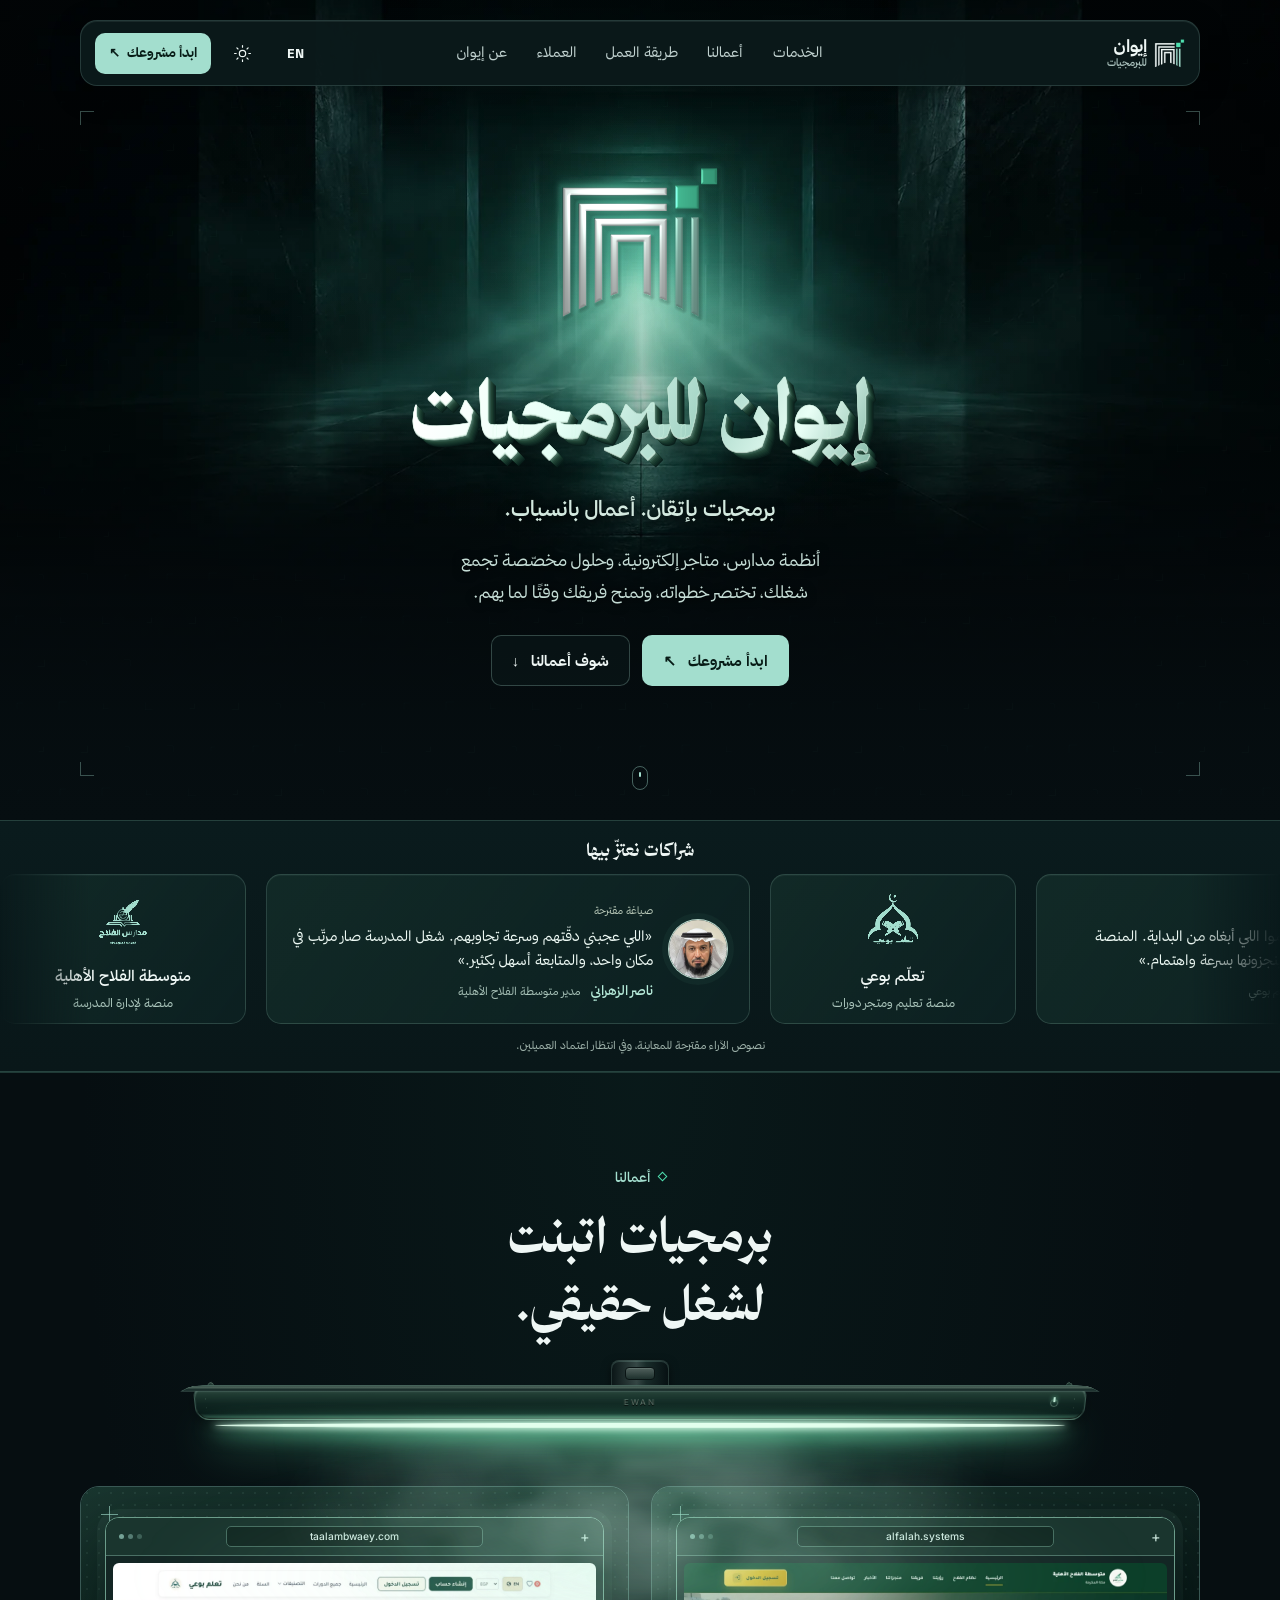
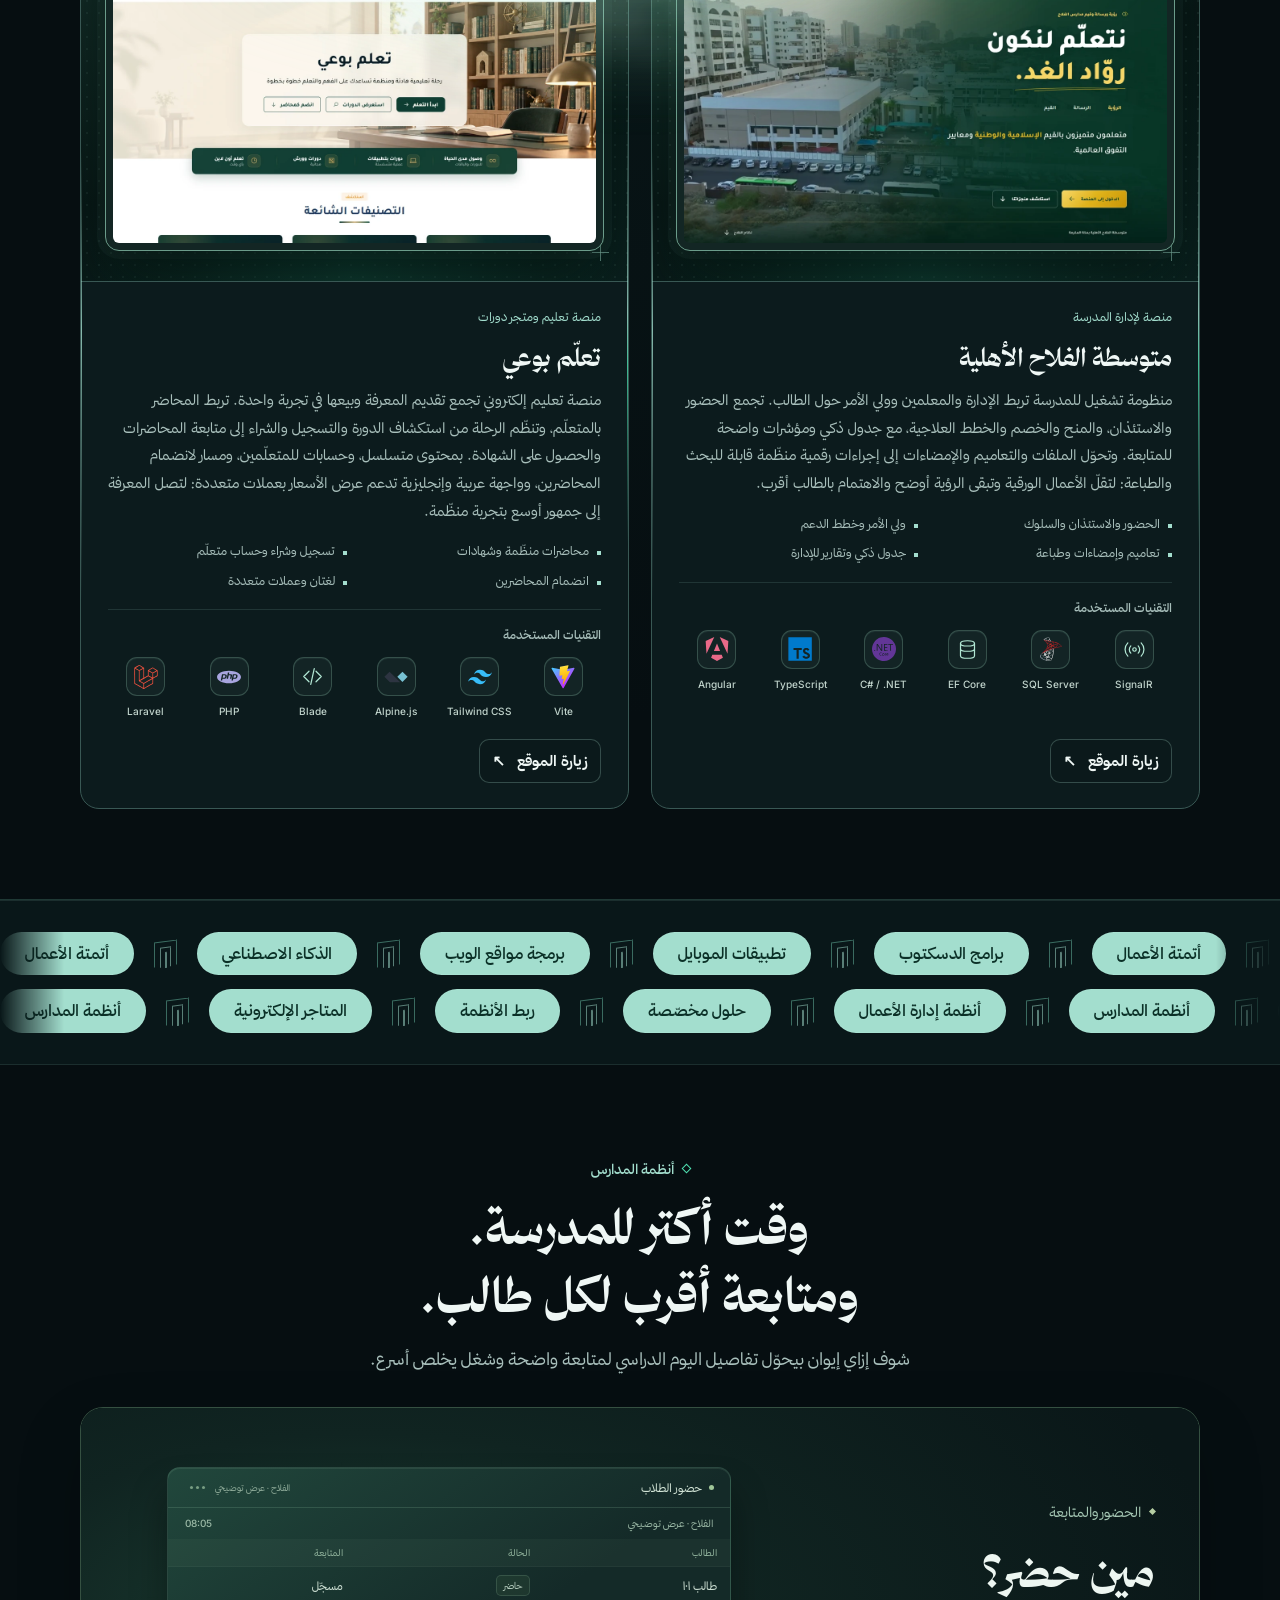
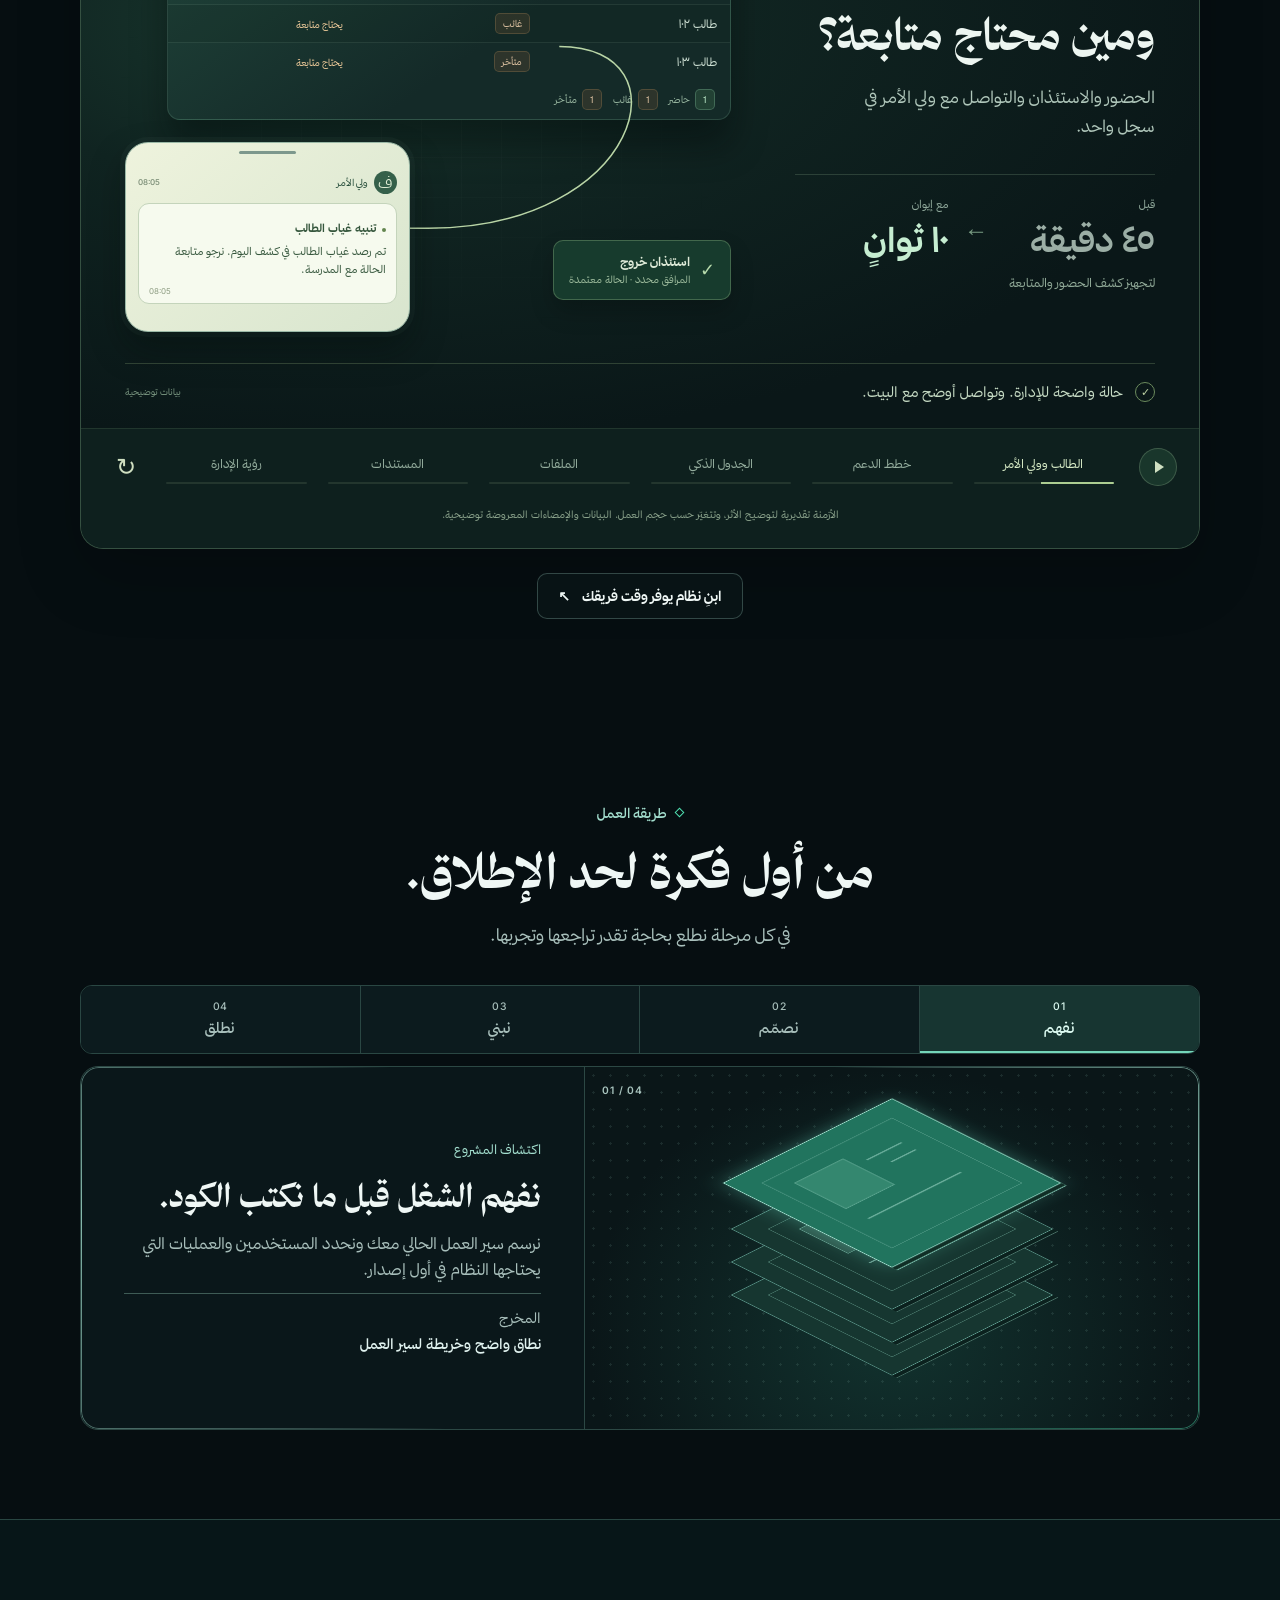
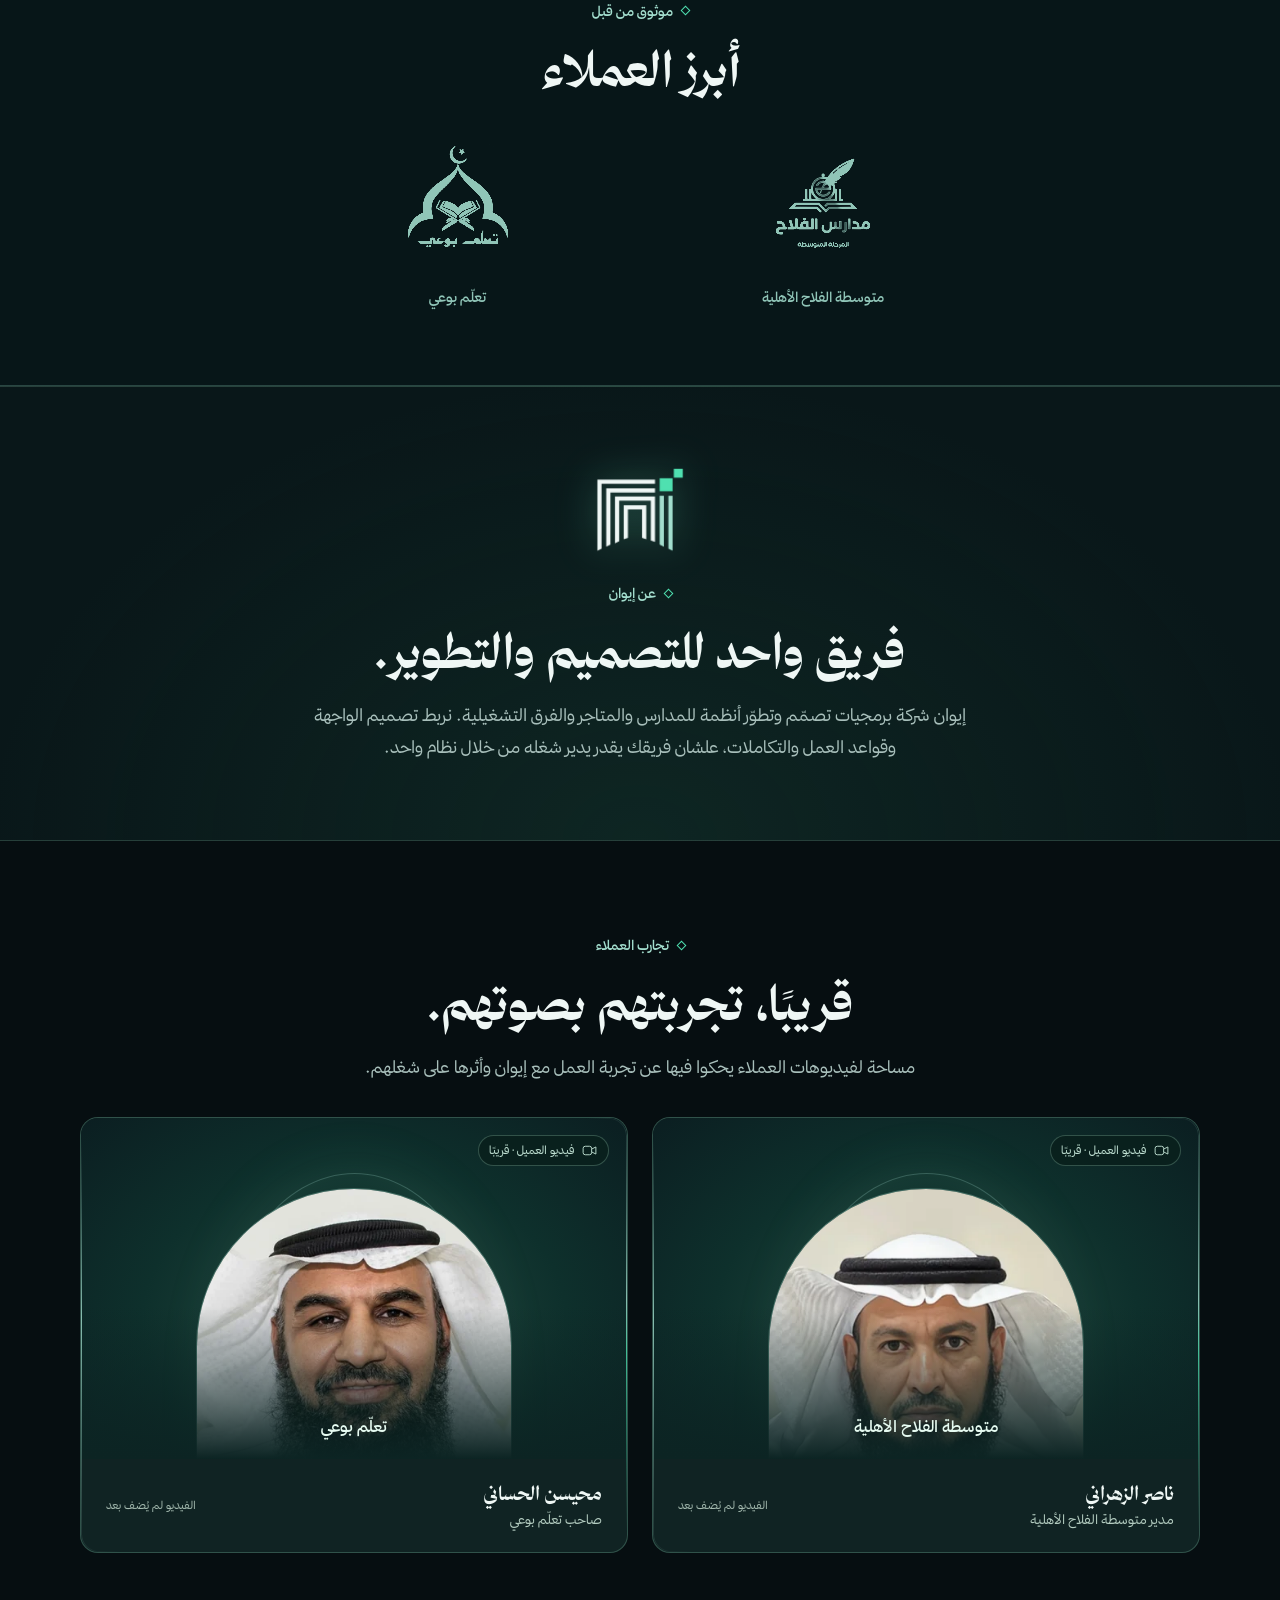
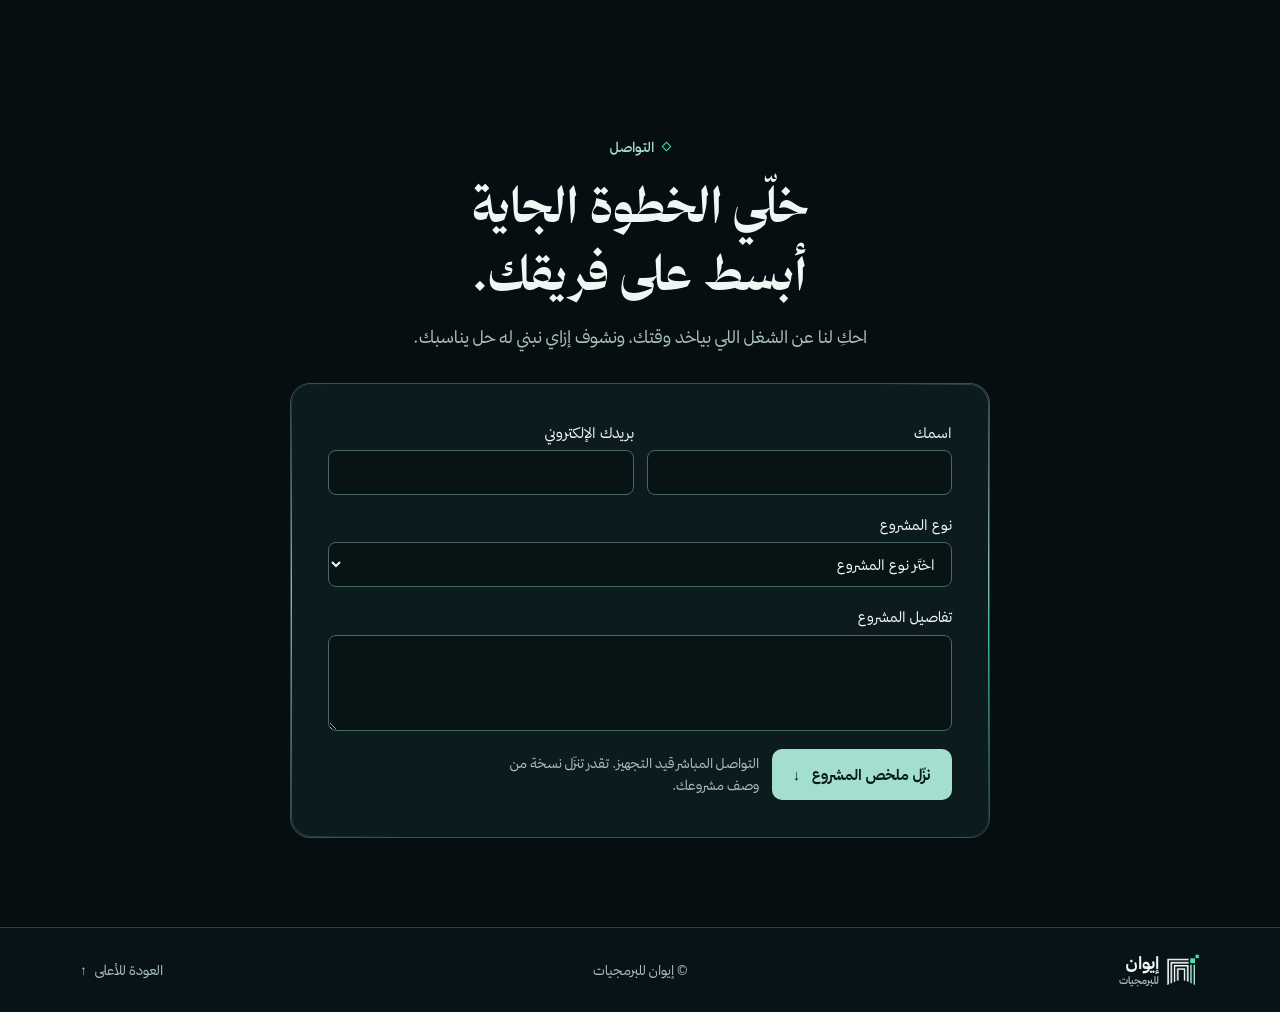
==== commit 0530589e: "style: give showcase mist a faster layered natural flow" ====
--- a/site/index.html
+++ b/site/index.html
@@ -147,7 +147,16 @@
           <div class="project-lamp" aria-hidden="true">
             <div class="lamp-spill"></div>
             <div class="lamp-pool"></div>
-            <div class="lamp-atmosphere"><svg class="lamp-mist" viewBox="0 0 1000 380" preserveAspectRatio="none"><defs><filter id="lamp-mist-texture" x="0" y="0" width="100%" height="100%"><feTurbulence type="fractalNoise" baseFrequency=".008 .019" numOctaves="3" seed="17"/><feColorMatrix type="matrix" values="0 0 0 0 .74  0 0 0 0 .93  0 0 0 0 .85  1.9 0 0 0 -.66"/><feGaussianBlur stdDeviation="2.4"/></filter></defs><rect width="1000" height="380" filter="url(#lamp-mist-texture)"/></svg></div>
+            <div class="lamp-atmosphere">
+              <svg class="lamp-mist" viewBox="0 0 1000 380" preserveAspectRatio="none">
+                <defs>
+                  <filter id="lamp-mist-texture" x="0" y="0" width="100%" height="100%"><feTurbulence type="fractalNoise" baseFrequency=".008 .019" numOctaves="3" seed="17"/><feColorMatrix type="matrix" values="0 0 0 0 .74  0 0 0 0 .93  0 0 0 0 .85  1.9 0 0 0 -.66"/><feGaussianBlur stdDeviation="2.4"/></filter>
+                  <filter id="lamp-mist-texture-back" x="0" y="0" width="100%" height="100%"><feTurbulence type="fractalNoise" baseFrequency=".011 .014" numOctaves="3" seed="43"/><feColorMatrix type="matrix" values="0 0 0 0 .74  0 0 0 0 .93  0 0 0 0 .85  1.9 0 0 0 -.66"/><feGaussianBlur stdDeviation="3.2"/></filter>
+                </defs>
+                <g class="mist-wisp mist-wisp-back"><rect width="1000" height="380" filter="url(#lamp-mist-texture-back)"/></g>
+                <g class="mist-wisp"><rect width="1000" height="380" filter="url(#lamp-mist-texture)"/></g>
+              </svg>
+            </div>
             <div class="lamp-mount"><i></i></div>
             <div class="lamp-housing">
               <div class="lamp-top"></div>
--- a/site/assets/project-lamp.css
+++ b/site/assets/project-lamp.css
@@ -1,5 +1,6 @@
 /* A shallow metal light bar, built from perspective faces rather than a flat glow. */
 @property --lamp-power { syntax: '<number>'; inherits: true; initial-value: 1; }
+@property --mist-cover { syntax: '<number>'; inherits: false; initial-value: 1; }
 .work-showcase { position: relative; isolation: isolate; --lamp-power: 1; }
 .work-showcase[data-lamp-state="waiting"] { --lamp-power: 0; }
 .project-lamp { position: relative; z-index: 2; width: min(84%,880px); height: 91px; margin: -10px auto 35px; perspective: 1000px; pointer-events: none; direction: ltr; }
@@ -20,11 +21,33 @@
 .lamp-emission { position: absolute; left: 18px; right: 18px; top: 38px; height: 5px; transform: translateZ(14px); border-radius: 100%; background: #e2ffed; opacity: var(--lamp-power); box-shadow: 0 0 7px 2px #d8ffea,0 5px 19px 5px #7bffc3b5,0 17px 40px 9px #65dfa65c; }
 .lamp-spill { position: absolute; top: 58px; left: -5%; width: 110%; height: 440px; opacity: var(--lamp-power); background: radial-gradient(ellipse 48% 90% at 50% 0,#b9fbd44f 0%,#8cebc432 23%,#69d5ac18 48%,transparent 77%); mask-image: linear-gradient(90deg,transparent,#000 19%,#000 81%,transparent); filter: blur(18px); }
 .lamp-pool { position: absolute; top: 104px; left: -6%; width: 112%; height: 225px; opacity: var(--lamp-power); background: radial-gradient(ellipse,#b1f3d12e,transparent 72%); filter: blur(24px); }
-.lamp-atmosphere { position: absolute; top: 62px; left: -4%; width: 108%; height: 320px; overflow: hidden; opacity: calc(var(--lamp-power)*.4); mask-image: radial-gradient(ellipse 49% 64% at 50% 29%,#000 2%,#000b 30%,transparent 77%); mix-blend-mode: screen; }
-.lamp-mist { display: block; width: 120%; height: 125%; margin-left: -10%; margin-top: -20px; animation: lamp-cold-air 18s ease-in-out infinite alternate; animation-play-state: paused; }
-.lamp-inview .lamp-mist { animation-play-state: running; }
-.reference-page-hidden .lamp-mist { animation-play-state: paused; }
-@keyframes lamp-cold-air { from { transform: translate3d(-2%,8px,0) scale(1); } to { transform: translate3d(2%,-15px,0) scale(1.06); } }
+.lamp-atmosphere { position: absolute; top: 62px; left: -4%; width: 108%; height: 320px; overflow: hidden; opacity: calc(var(--lamp-power)*.28); mask-image: radial-gradient(ellipse 49% 64% at 50% 29%,#000 2%,#000b 30%,transparent 77%),radial-gradient(circle 110px at var(--mist-cursor-x,-999px) var(--mist-cursor-y,-999px),rgb(0 0 0 / var(--mist-cover)) 0%,rgb(0 0 0 / var(--mist-cover)) 25%,#000 100%); mask-composite: intersect; mix-blend-mode: screen; transition: --mist-cover .3s ease-out; }
+.lamp-mist { display: block; width: 120%; height: 125%; margin-left: -10%; margin-top: -20px; translate: var(--mist-drift-x,0px) var(--mist-drift-y,0px); transition: translate .4s cubic-bezier(.2,.7,.3,1); animation: lamp-cold-air 7.6s ease-in-out infinite alternate; animation-play-state: paused; }
+/* Independent wisps rise, bend and dissolve; their overlap hides the cycle reset. */
+.mist-wisp { transform-box: fill-box; transform-origin: center; animation: lamp-wisp-rise 6.4s linear infinite; animation-delay: -2.2s; animation-play-state: paused; }
+.mist-wisp-back { animation-name: lamp-wisp-curl; animation-duration: 8.3s; animation-delay: -5.6s; }
+.lamp-inview :is(.lamp-mist,.mist-wisp) { animation-play-state: running; }
+.reference-page-hidden :is(.lamp-mist,.mist-wisp) { animation-play-state: paused; }
+@keyframes lamp-cold-air {
+  0% { transform: translate3d(-1%,5px,0) rotate(-.5deg); }
+  32% { transform: translate3d(1%,-5px,0) rotate(.4deg); }
+  68% { transform: translate3d(-.5%,-11px,0) rotate(-.2deg); }
+  100% { transform: translate3d(1.5%,-16px,0) rotate(.6deg); }
+}
+@keyframes lamp-wisp-rise {
+  0% { opacity: 0; transform: translate(-5%,16%) scale(1.08,.92) skewX(-5deg); }
+  15% { opacity: .64; }
+  44% { transform: translate(1%,-2%) scale(1.14,1.04) skewX(4deg); }
+  68% { opacity: .64; }
+  100% { opacity: 0; transform: translate(7%,-27%) scale(1.22,1.15) skewX(-2deg); }
+}
+@keyframes lamp-wisp-curl {
+  0% { opacity: 0; transform: translate(6%,17%) scale(1.2,.95) skewX(5deg); }
+  18% { opacity: .5; }
+  50% { transform: translate(-2%,-4%) scale(1.1,1.1) skewX(-5deg); }
+  70% { opacity: .5; }
+  100% { opacity: 0; transform: translate(-8%,-30%) scale(1.26,1.2) skewX(2deg); }
+}
 .lamp-spark { position: absolute; top: -16px; width: 64px; height: 70px; overflow: visible; opacity: 0; fill: #ffcf88; stroke: #ffc477; stroke-linecap: round; stroke-linejoin: round; filter: drop-shadow(0 0 4px #ffb457b3); transform: translateZ(15px); }
 .lamp-spark-left { left: -52px; transform-origin: 52px 36px; }
 .lamp-spark-right { right: -52px; transform: translateZ(15px) scaleX(-1); transform-origin: 12px 36px; }
@@ -42,7 +65,7 @@
 .work-showcase .work-cards { position: relative; z-index: 1; }
 :root[data-theme="light"] .lamp-spill { background: radial-gradient(ellipse 48% 90% at 50% 0,#43856238,#66996e21 34%,transparent 77%); }
 :root[data-theme="light"] .lamp-pool { background: radial-gradient(ellipse,#6a9b7127,transparent 69%); }
-:root[data-theme="light"] .lamp-atmosphere { mix-blend-mode: normal; opacity: calc(var(--lamp-power)*.26); }
+:root[data-theme="light"] .lamp-atmosphere { mix-blend-mode: normal; opacity: calc(var(--lamp-power)*.18); }
 :root[data-theme="light"] .lamp-emission { box-shadow: 0 0 7px 2px #d9ffe9,0 5px 17px 4px #61b58588,0 17px 33px 7px #43896432; }
 :root[data-theme="light"] .lamp-spark { stroke: #b76a18; fill: #bd751f; filter: drop-shadow(0 0 3px #ffc574b3); }
 @media (max-width:820px) {
@@ -58,4 +81,4 @@
   .lamp-power-mark { right: 18px; }
   .project-lamp { margin-top: -15px; }
 }
-@media (prefers-reduced-motion:reduce) { .work-showcase { --lamp-power: 1 !important; } .lamp-spark { display: none; animation: none !important; } .lamp-mist { animation: none; } }
+@media (prefers-reduced-motion:reduce) { .work-showcase { --lamp-power: 1 !important; } .lamp-spark { display: none; animation: none !important; } .lamp-mist,.mist-wisp { animation: none; } .mist-wisp { opacity: .48; } }
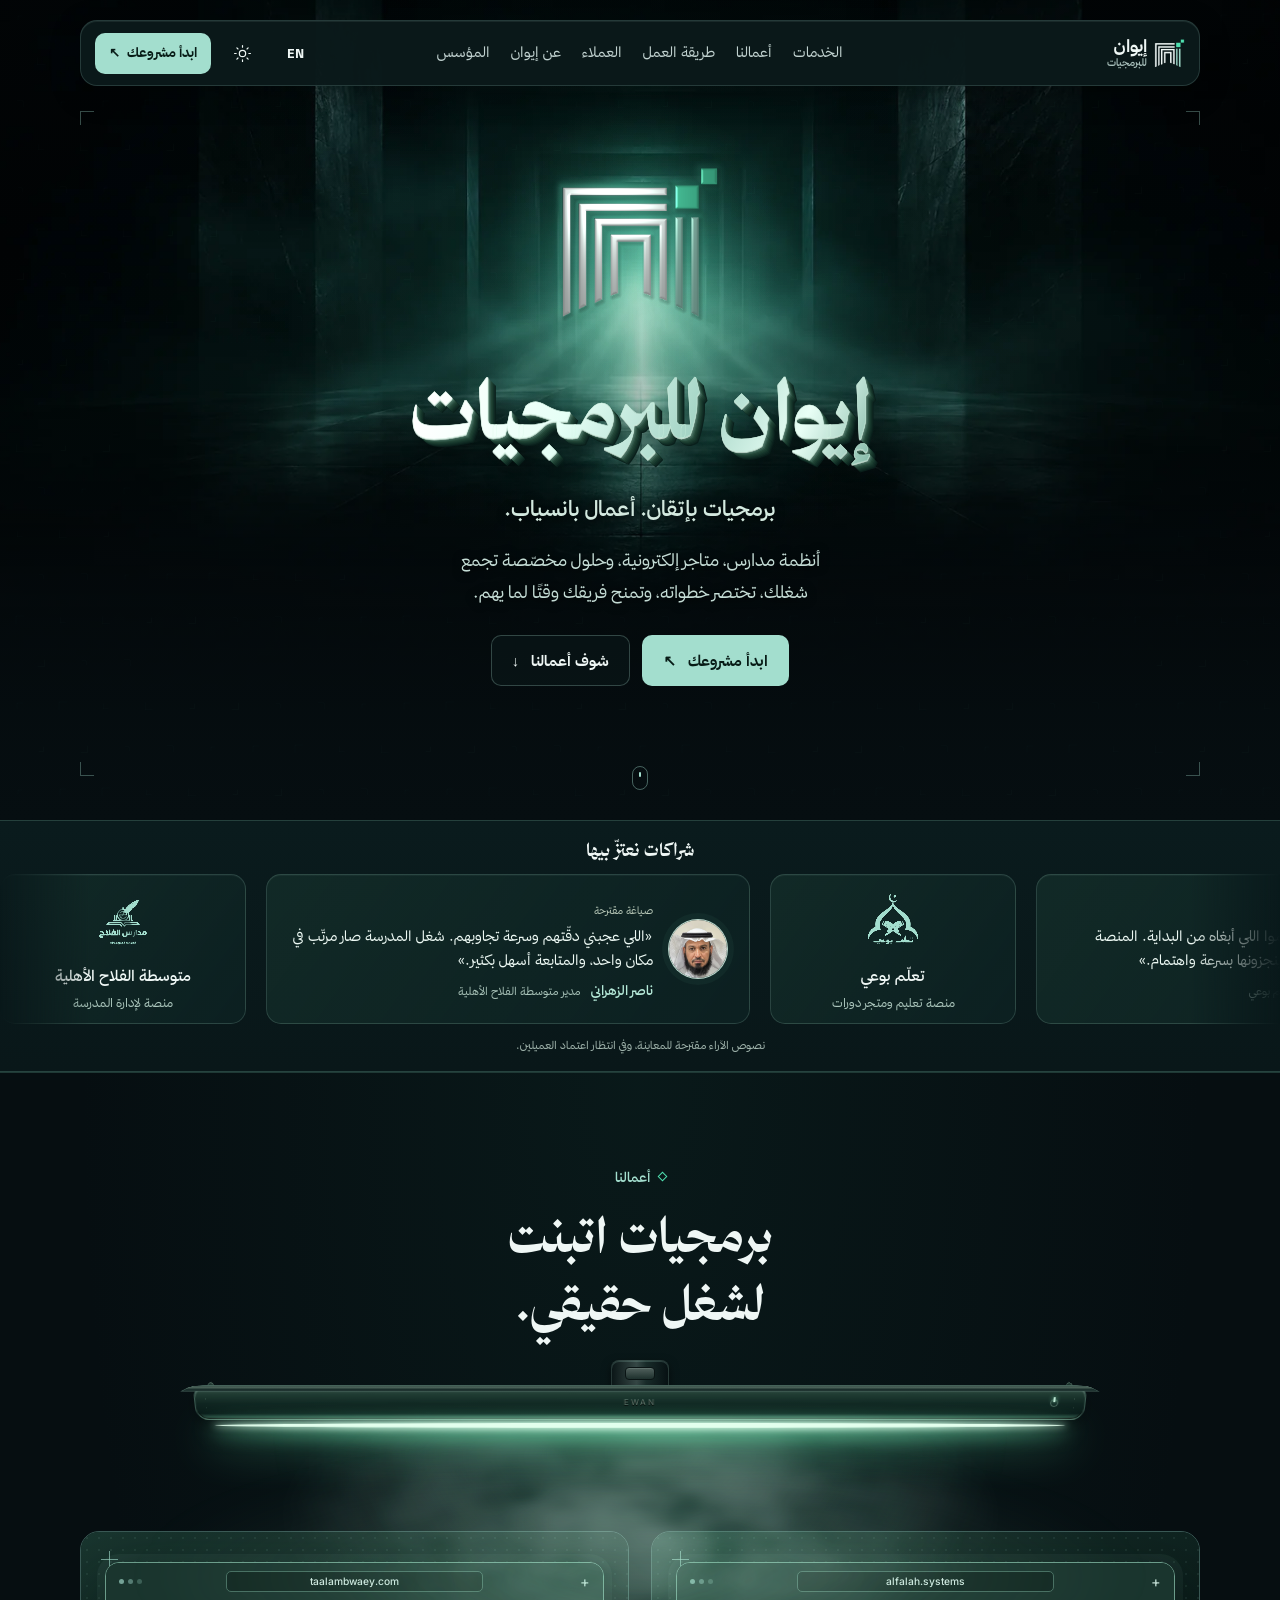
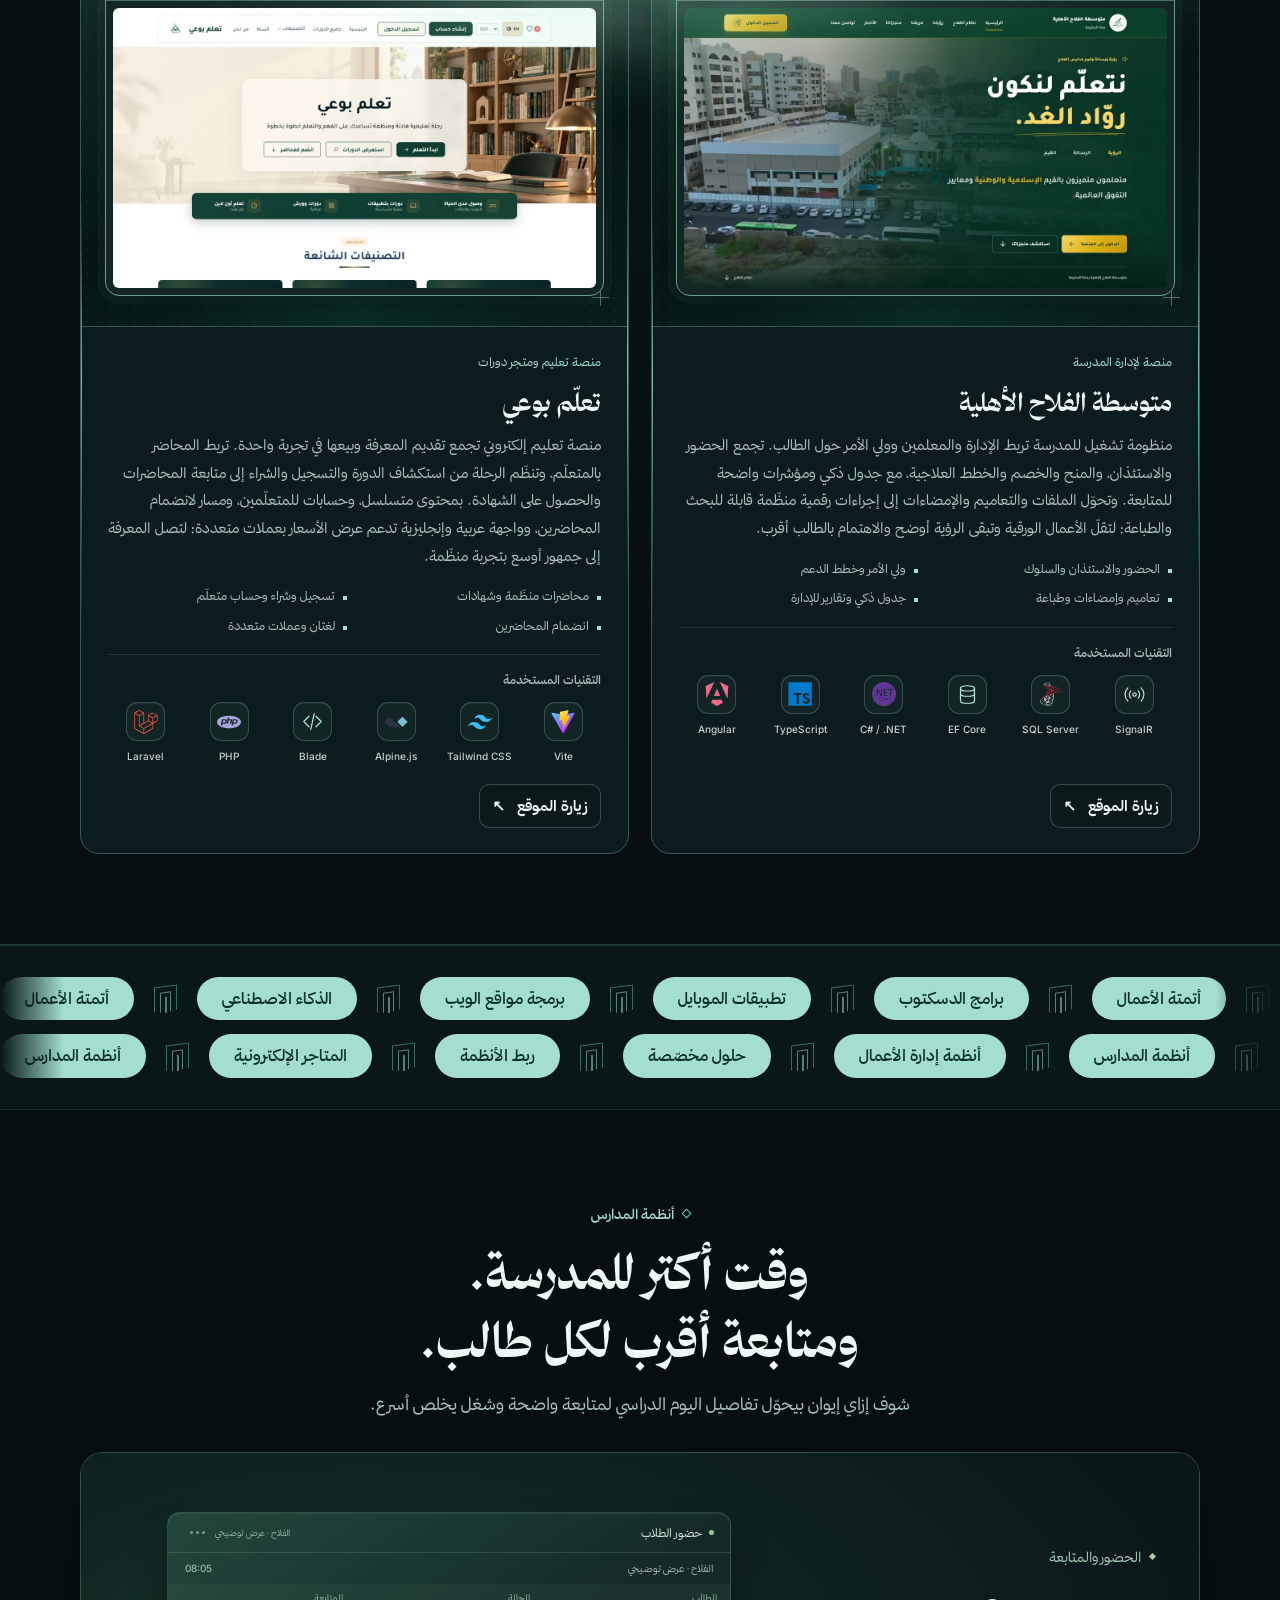
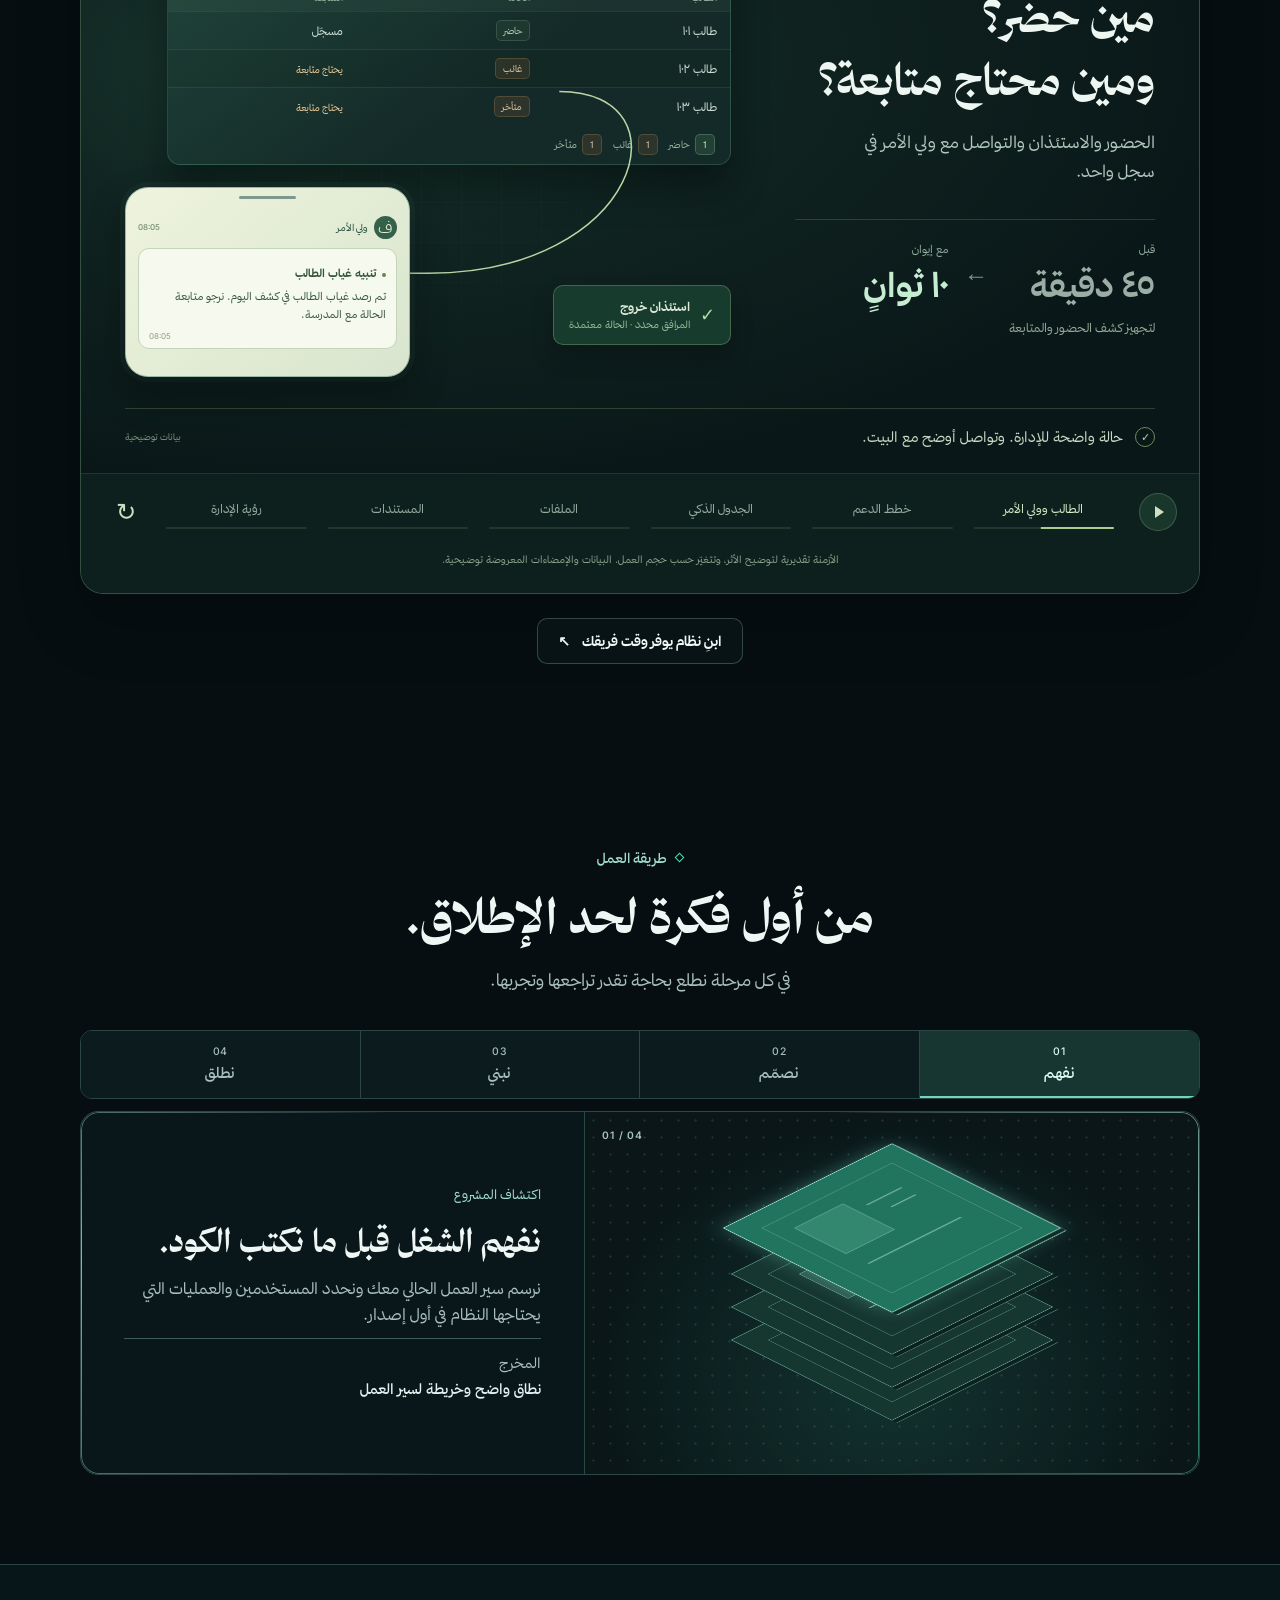
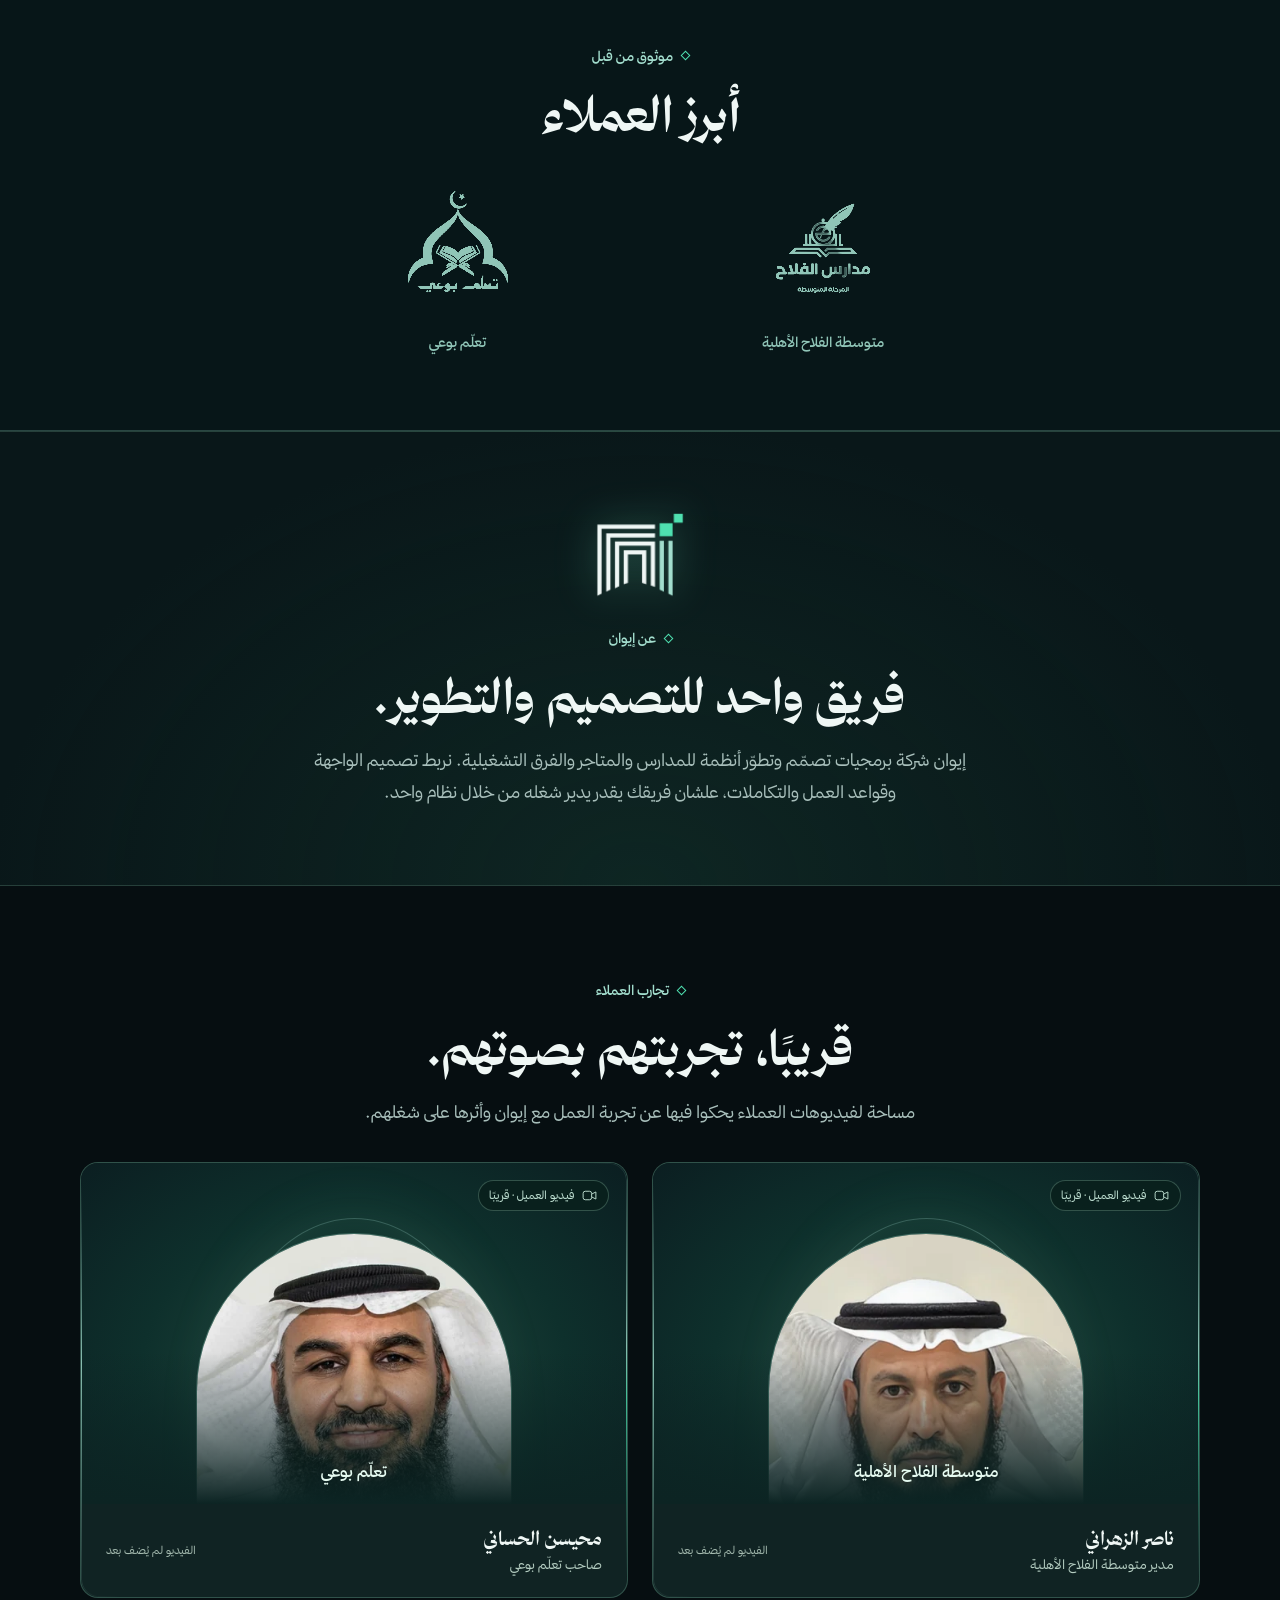
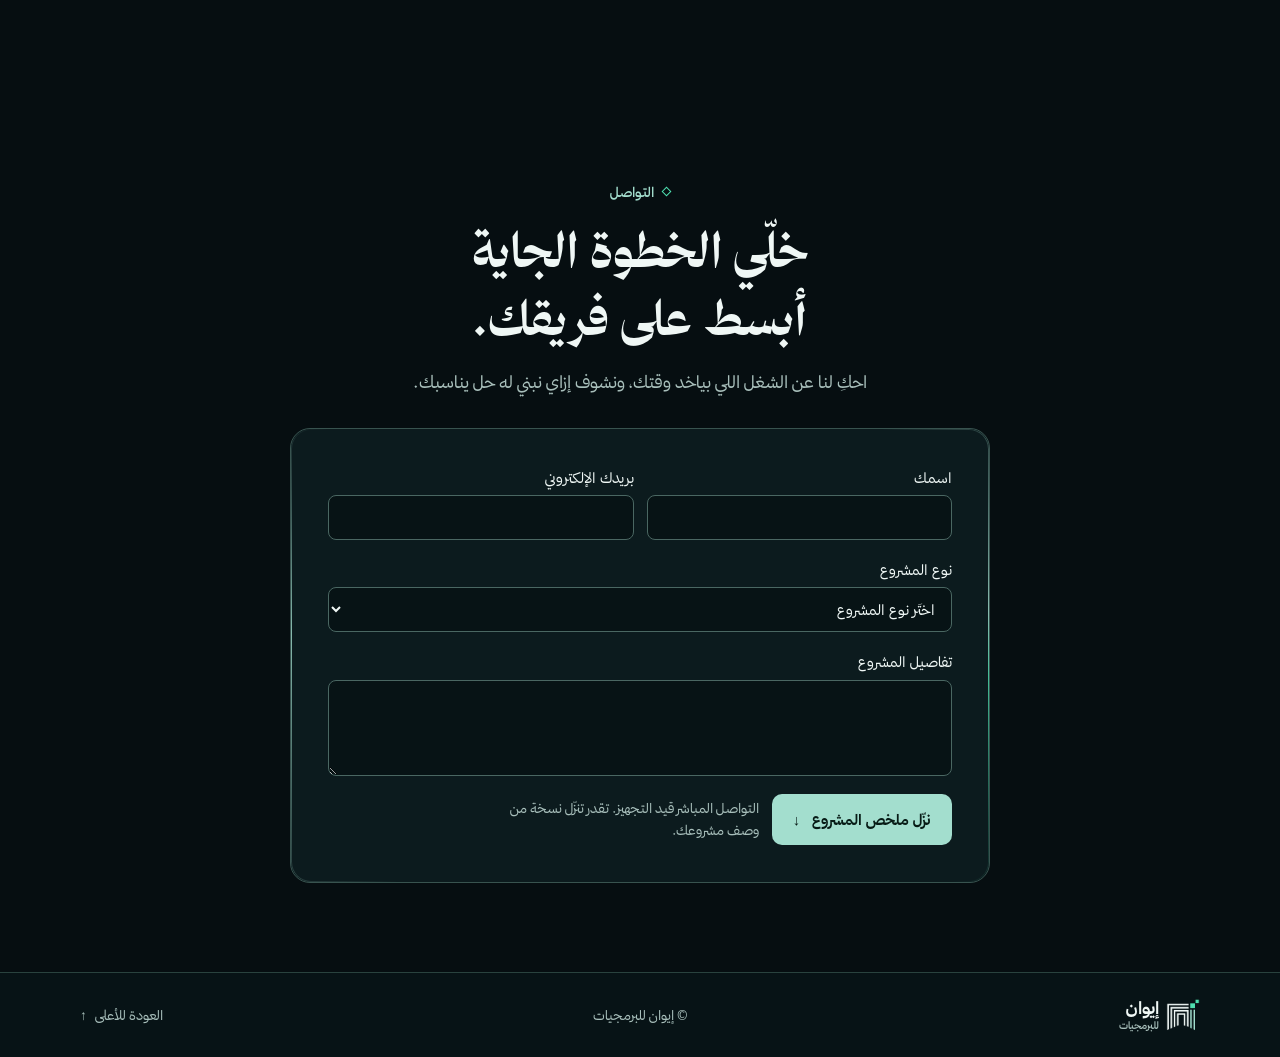
==== commit 8e8693f9: "feat: add concise founder profile with a physical 3D workbench" ====
--- a/site/index.html
+++ b/site/index.html
@@ -24,6 +24,7 @@
   <link rel="stylesheet" href="assets/reference-detail.css">
   <link rel="stylesheet" href="assets/project-stacks.css">
   <link rel="stylesheet" href="assets/project-lamp.css">
+  <link rel="stylesheet" href="assets/navigation.css">
   <script defer src="assets/fonts/ewan-fonts.js"></script>
   <script defer src="assets/vendor/lenis.min.js"></script>
   <script defer src="assets/motion/gsap.min.js"></script>
@@ -38,6 +39,7 @@
   <script defer src="assets/theme.js"></script>
   <script defer src="assets/reference-detail.js"></script>
   <script defer src="assets/project-lamp.js"></script>
+  <script defer src="assets/navigation.js"></script>
 </head>
 <body>
   <a class="skip-link" href="#main" data-text="skip">تخطَّ إلى المحتوى</a>
@@ -62,6 +64,7 @@
         <a href="#process" data-text="navProcess">طريقة العمل</a>
         <a href="#partners" data-text="navClients">العملاء</a>
         <a href="#about" data-text="navAbout">عن إيوان</a>
+        <a href="founder.html" data-page-link data-text="navFounder">المؤسس</a>
       </nav>
       <div class="nav-actions">
         <button class="language-button" type="button" data-language aria-label="Switch to English" lang="en">EN</button>
--- a/site/assets/project-lamp.css
+++ b/site/assets/project-lamp.css
@@ -3,7 +3,7 @@
 @property --mist-cover { syntax: '<number>'; inherits: false; initial-value: 1; }
 .work-showcase { position: relative; isolation: isolate; --lamp-power: 1; }
 .work-showcase[data-lamp-state="waiting"] { --lamp-power: 0; }
-.project-lamp { position: relative; z-index: 2; width: min(84%,880px); height: 91px; margin: -10px auto 35px; perspective: 1000px; pointer-events: none; direction: ltr; }
+.project-lamp { position: relative; z-index: 2; width: min(84%,880px); height: 91px; margin: -10px auto 80px; perspective: 1000px; pointer-events: none; direction: ltr; }
 .lamp-mount { position: absolute; top: 0; left: calc(50% - 29px); width: 58px; height: 39px; border-radius: 8px 8px 5px 5px; background: linear-gradient(90deg,#0b1617,#354745 44%,#182b29 61%,#071113); border: 1px solid #5a77715e; box-shadow: inset 0 1px #a3dece30,0 4px 10px #0008; }
 .lamp-mount i { display: block; width: 30px; height: 13px; margin: 6px auto; border: 1px solid #0a1414; border-radius: 4px; background: linear-gradient(#51615d,#1e302d); box-shadow: inset 0 1px #9db8af38; }
 .lamp-housing { position: absolute; inset: 22px 0 auto; height: 35px; transform-style: preserve-3d; transform: rotateX(-14deg); }
@@ -69,7 +69,7 @@
 :root[data-theme="light"] .lamp-emission { box-shadow: 0 0 7px 2px #d9ffe9,0 5px 17px 4px #61b58588,0 17px 33px 7px #43896432; }
 :root[data-theme="light"] .lamp-spark { stroke: #b76a18; fill: #bd751f; filter: drop-shadow(0 0 3px #ffc574b3); }
 @media (max-width:820px) {
-  .project-lamp { width: 82%; height: 83px; margin-bottom: 29px; }
+  .project-lamp { width: 82%; height: 83px; margin-bottom: 60px; }
   .lamp-spill { height: 340px; }
   .lamp-atmosphere { height: 250px; }
   .lamp-spark { width: 48px; height: 56px; top: -9px; }
--- a/site/assets/navigation.css
+++ b/site/assets/navigation.css
@@ -0,0 +1,10 @@
+.site-menu { gap: clamp(12px,1.65vw,23px); }
+@media (max-width:1100px) {
+  .nav-shell { gap: 10px; }
+  .nav-actions { grid-column: 3; }
+  .menu-toggle { display: block; }
+  .site-menu { display: none; position: absolute; top: calc(100% + 6px); inset-inline: 0; flex-wrap: wrap; justify-content: center; gap: 5px 20px; background: #102322f5; border: 1px solid #456a61; border-radius: 12px; padding: 9px 15px; }
+  .site-menu.is-open { display: flex; }
+  :root[data-theme="light"] .site-menu { background: #f4f9eef5; border-color: #b3c9a6; }
+}
+@media (max-width:420px) { .nav-actions { grid-column: 2; } }
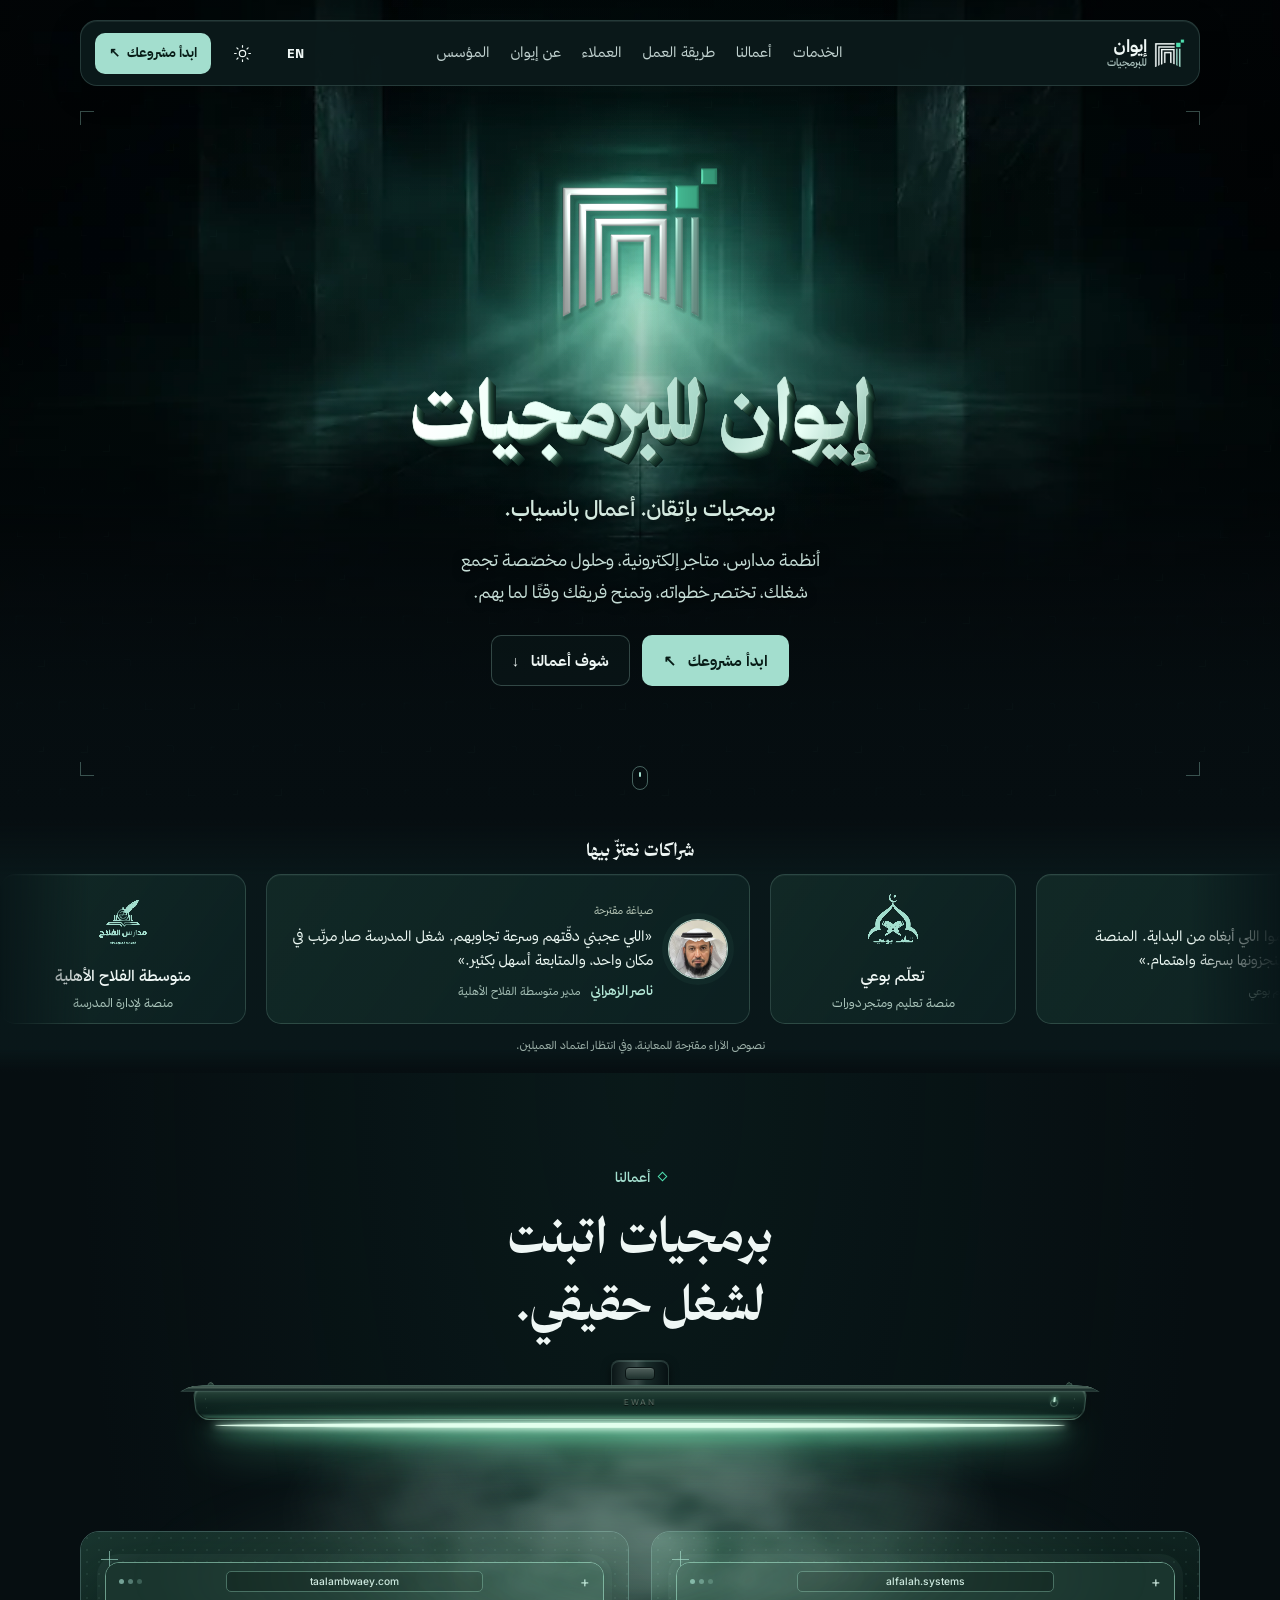
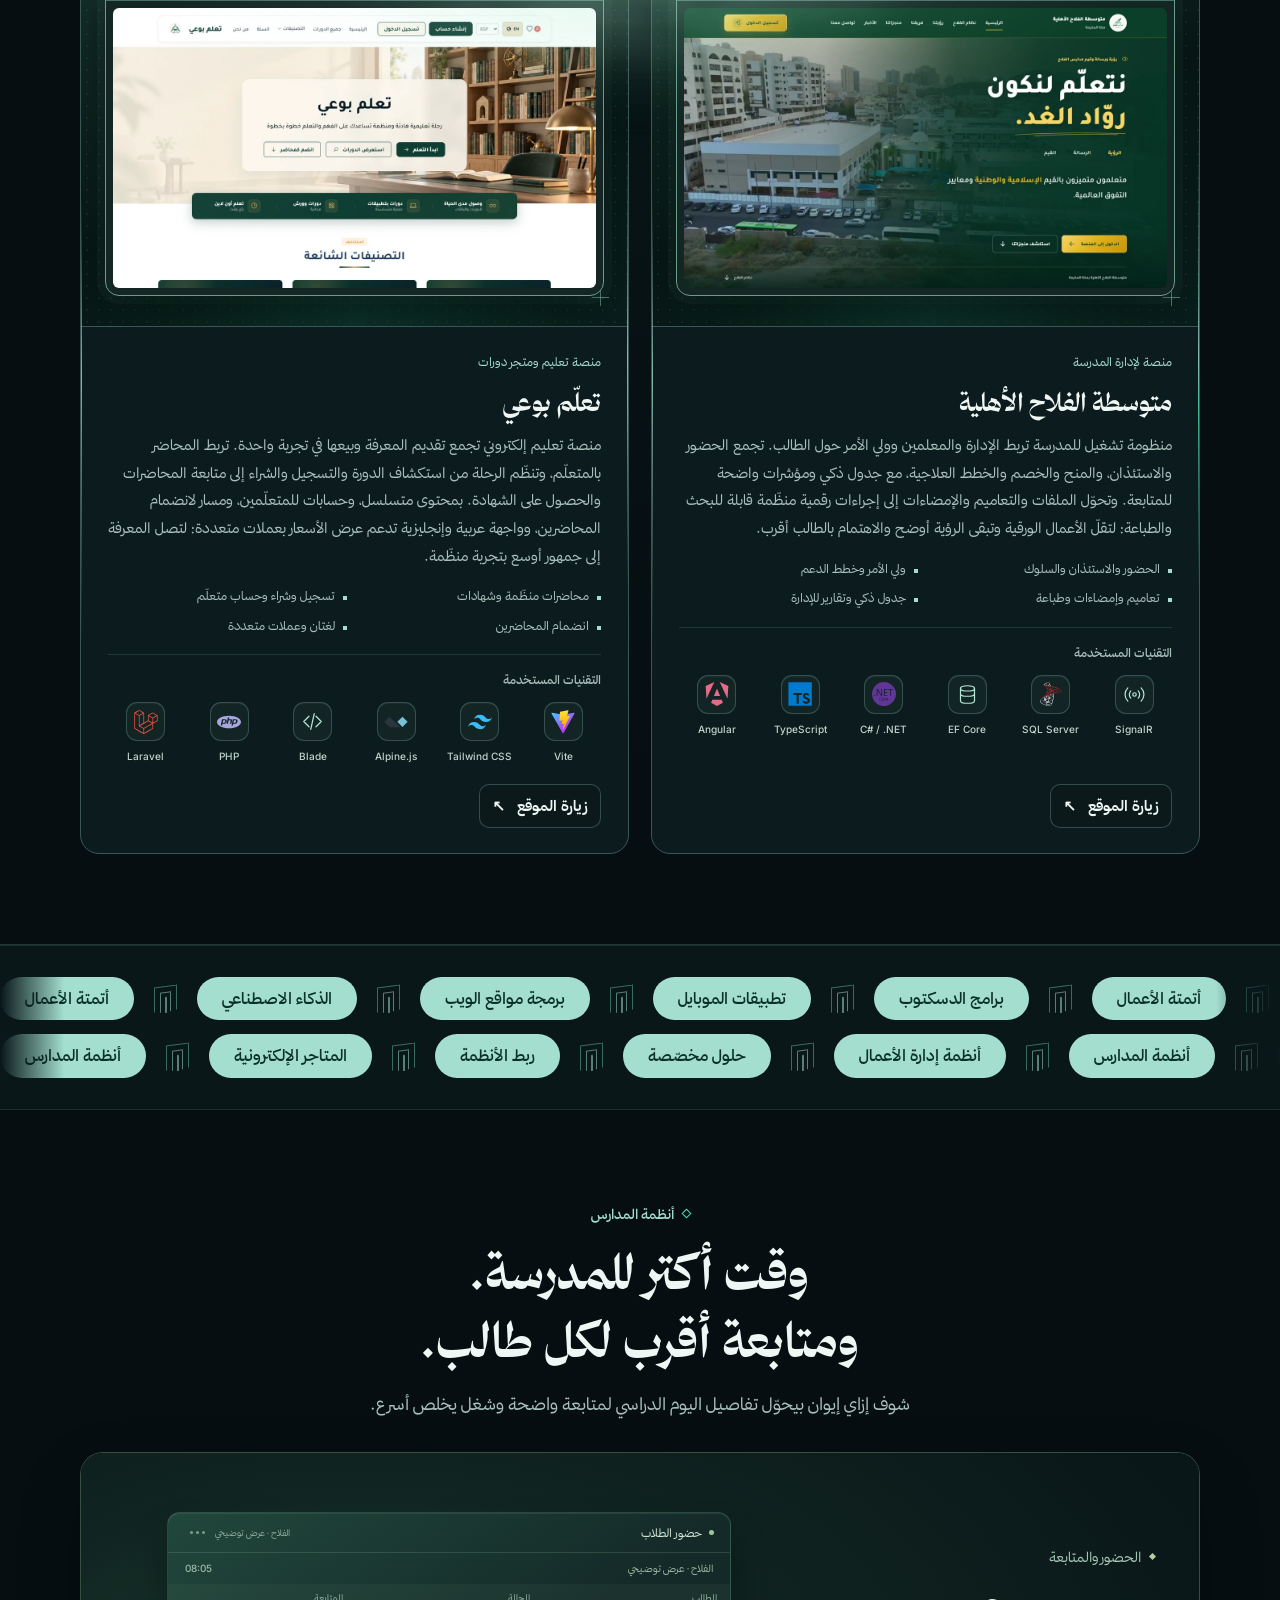
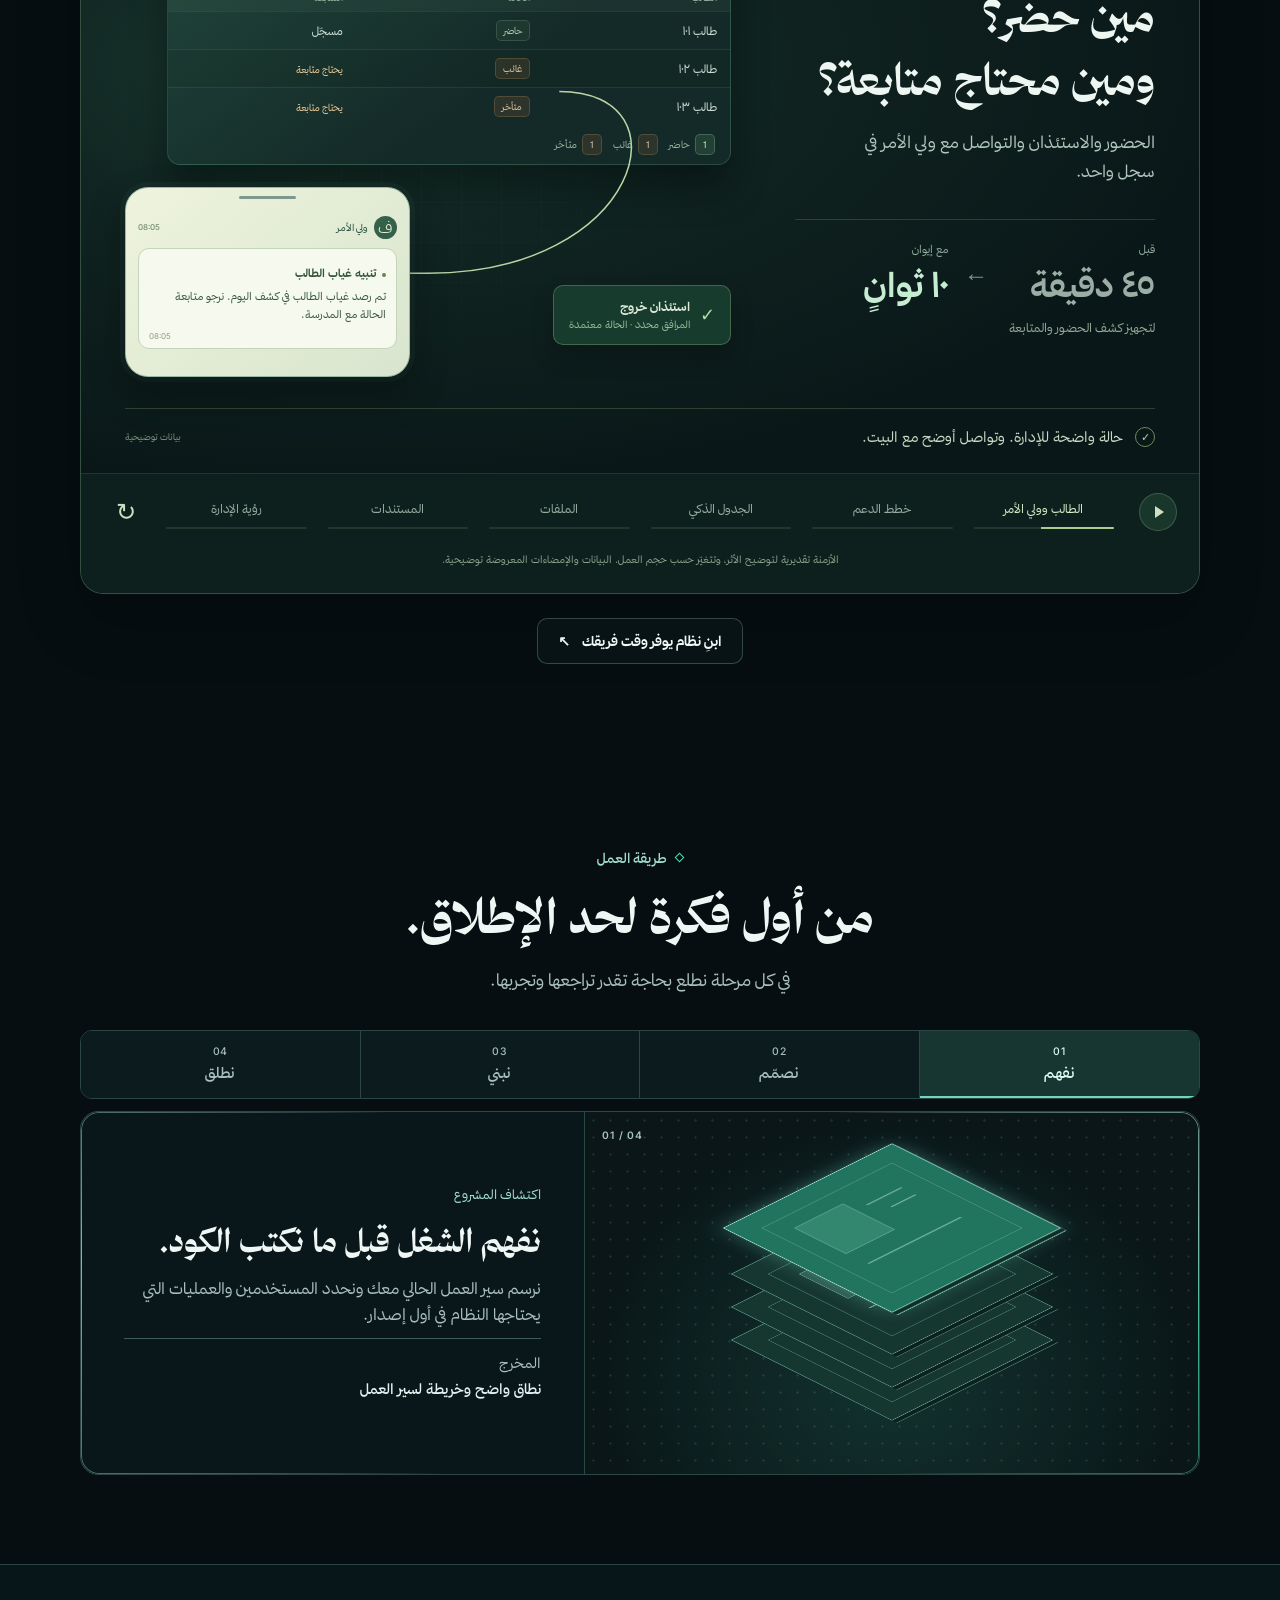
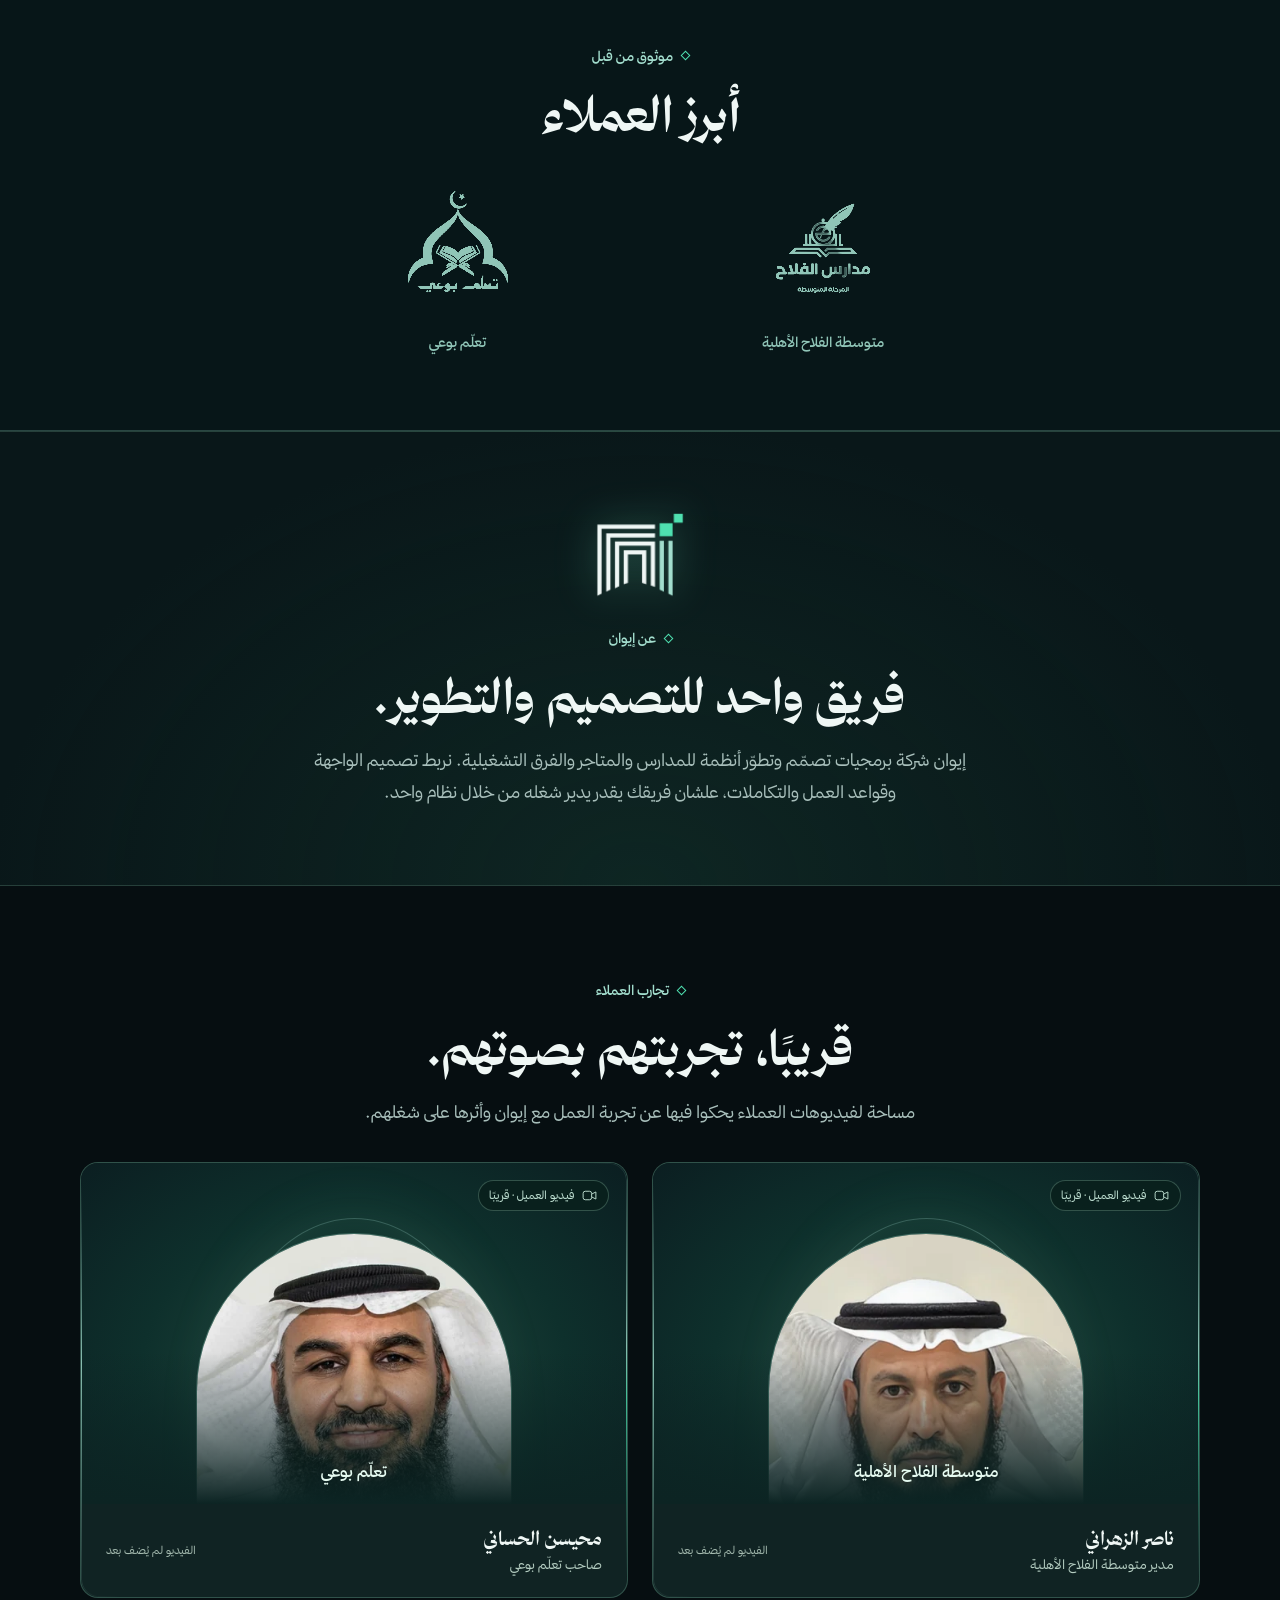
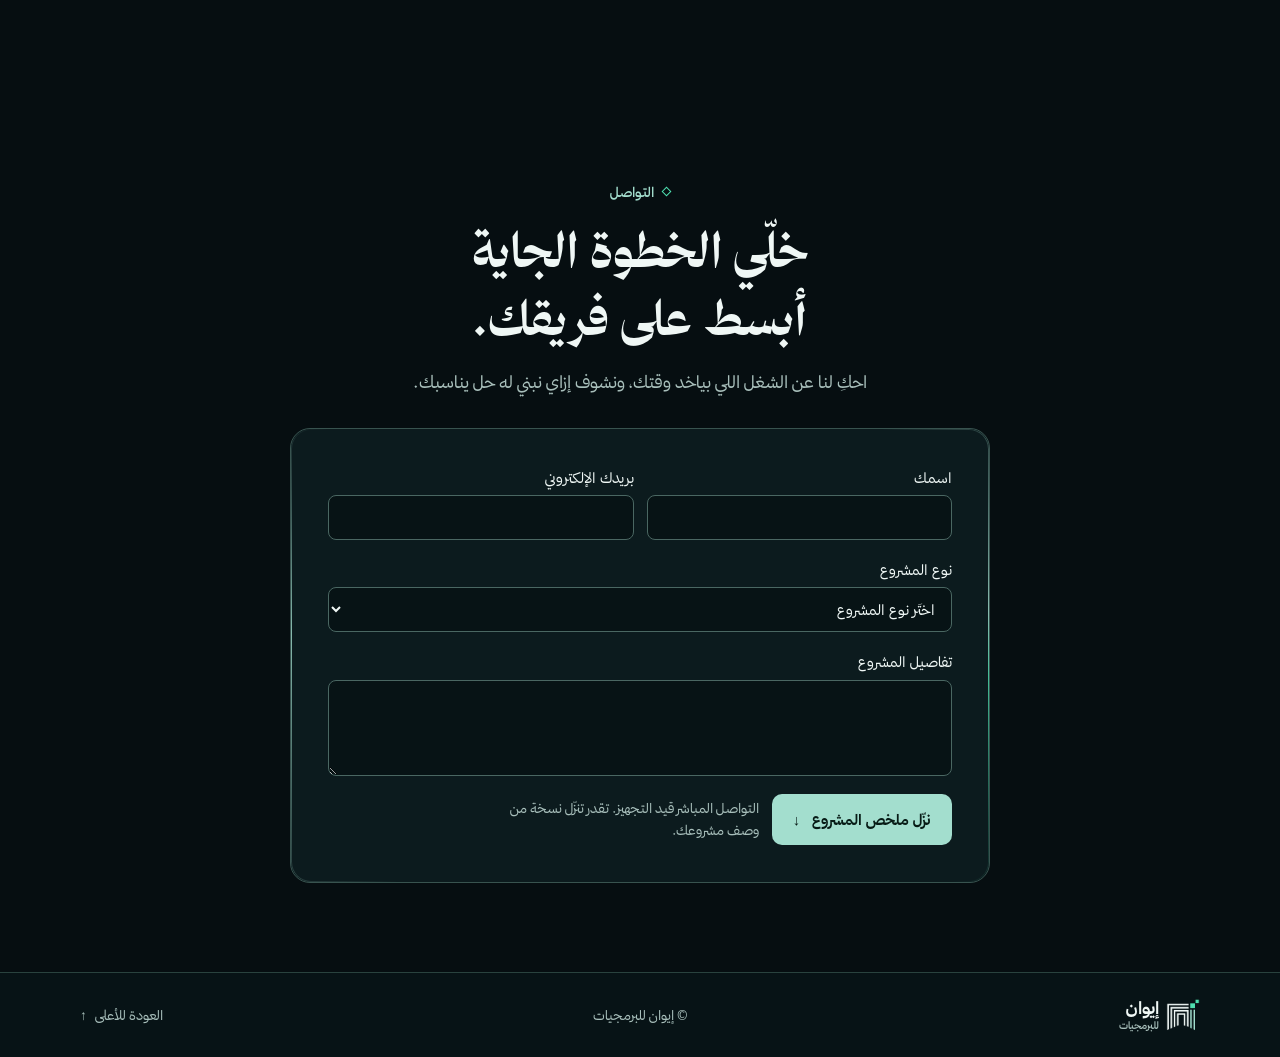
==== commit 469b752a: "Carry the homepage corridor through client and project sections" ====
--- a/site/index.html
+++ b/site/index.html
@@ -25,6 +25,7 @@
   <link rel="stylesheet" href="assets/project-stacks.css">
   <link rel="stylesheet" href="assets/project-lamp.css">
   <link rel="stylesheet" href="assets/navigation.css">
+  <link rel="stylesheet" href="assets/home-passage.css">
   <script defer src="assets/fonts/ewan-fonts.js"></script>
   <script defer src="assets/vendor/lenis.min.js"></script>
   <script defer src="assets/motion/gsap.min.js"></script>
@@ -78,6 +79,7 @@
     </div>
   </header>
   <main id="main">
+    <div class="home-passage">
     <section class="hero" id="top" aria-labelledby="hero-title">
       <picture class="hero-photo hero-photo-dark">
         <source media="(max-width: 620px)" srcset="assets/threshold-small.webp">
@@ -232,6 +234,8 @@
       </div>
     </section>
 
+    </div>
+
     <section class="capability-band" id="capabilities" aria-label="حلول إيوان البرمجية" data-label="capabilitiesLabel">
       <div class="capability-lane"><div class="capability-track"><div class="capability-group">
         <span class="capability-pill" data-text="capAutomation">أتمتة الأعمال</span><i class="capability-separator" aria-hidden="true"></i>
--- a/site/assets/hero-brand.css
+++ b/site/assets/hero-brand.css
@@ -9,6 +9,7 @@
 .hero .hero-description { margin-top: 18px; max-width: 570px; font-size: clamp(.95rem,1.4vw,1.08rem); line-height: 1.85; }
 .hero-actions { margin-top: 27px; }
 .hero-photo-light { opacity: 0; }
+
 @media (max-width:650px) {
   .hero { min-height: 700px; }
   .hero-symbol { width: 139px; margin-bottom: 28px; }
--- a/site/assets/home-passage.css
+++ b/site/assets/home-passage.css
@@ -0,0 +1,87 @@
+.home-passage {
+  --passage-floor: #060e11;
+  --client-surface: #0a1b1db3;
+  --work-surface: #14403838;
+  overflow: clip;
+}
+
+:root[data-theme="light"] .home-passage {
+  --passage-floor: #f5f8f4;
+  --client-surface: #edf4ea9c;
+  --work-surface: #dcebd555;
+}
+
+/* The original hero pictures extend beneath the next two sections. Their
+   existing masks dissolve into the same surface that sits behind the cards. */
+.home-passage #top {
+  overflow: visible;
+  background: linear-gradient(180deg, #03090b 0%, var(--passage-floor) 100%);
+}
+
+:root[data-theme="light"] .home-passage #top { background: var(--passage-floor); }
+.home-passage .hero-photo { pointer-events: none; }
+
+.home-passage #clients {
+  background: linear-gradient(transparent, var(--client-surface) 22% 91%, transparent);
+  border-color: transparent;
+}
+
+.home-passage #work {
+  position: relative;
+  background: radial-gradient(ellipse at 50% 0, var(--work-surface), transparent 62%);
+  border-top-color: transparent;
+}
+
+@supports (animation-timeline: view()) and (animation-range: exit-crossing 0% exit-crossing 100%) {
+  @media (prefers-reduced-motion: no-preference) {
+    .home-passage #top {
+      view-timeline-name: --entrance;
+      --corridor-travel: 77%;
+      --corridor-scale: 1.57;
+    }
+
+    .home-passage .hero-photo {
+      transform-origin: 50% 37%;
+      animation-name: corridor-passage;
+    }
+
+    .home-passage .hero-fade { animation-name: entrance-fade; }
+    .home-passage .hero-symbol { animation-name: entrance-mark; }
+    .home-passage .hero-frame { animation-name: entrance-edges; }
+
+    .home-passage :is(.hero-photo, .hero-fade, .hero-symbol, .hero-frame) {
+      animation-duration: auto;
+      animation-timing-function: linear;
+      animation-fill-mode: both;
+      animation-timeline: --entrance;
+      animation-range: exit-crossing 0% exit-crossing 100%;
+    }
+
+    @media (max-width: 650px) {
+      .home-passage #top {
+        --corridor-travel: 68%;
+        --corridor-scale: 1.33;
+      }
+    }
+  }
+}
+
+@keyframes corridor-passage {
+  from { transform: none; }
+  to { transform: translateY(var(--corridor-travel)) scale(var(--corridor-scale)); }
+}
+
+@keyframes entrance-fade {
+  from { opacity: 1; }
+  75%, to { opacity: 0; }
+}
+
+@keyframes entrance-mark {
+  from { transform: none; }
+  to { transform: translateY(-14%) scale(1.16); }
+}
+
+@keyframes entrance-edges {
+  from { transform: none; opacity: 1; }
+  to { transform: translateY(-3%) scale(1.12); opacity: 0; }
+}
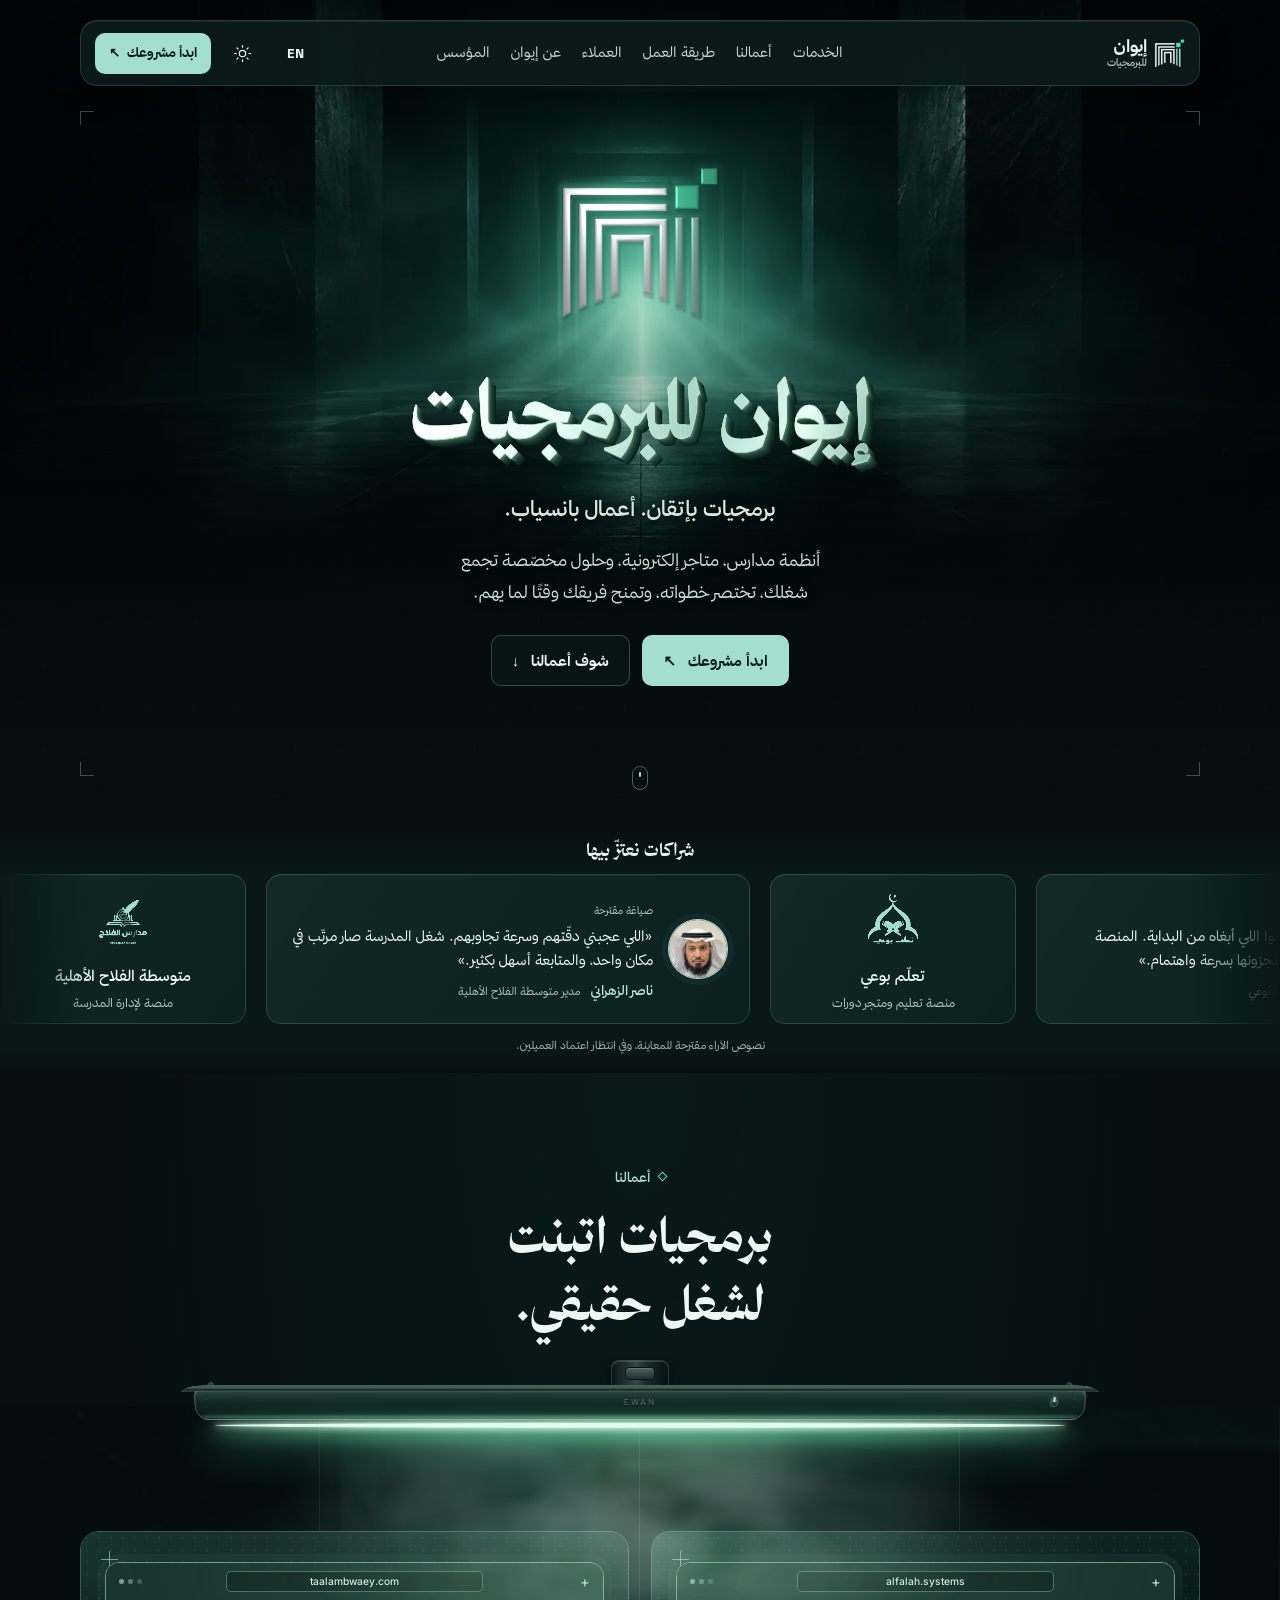
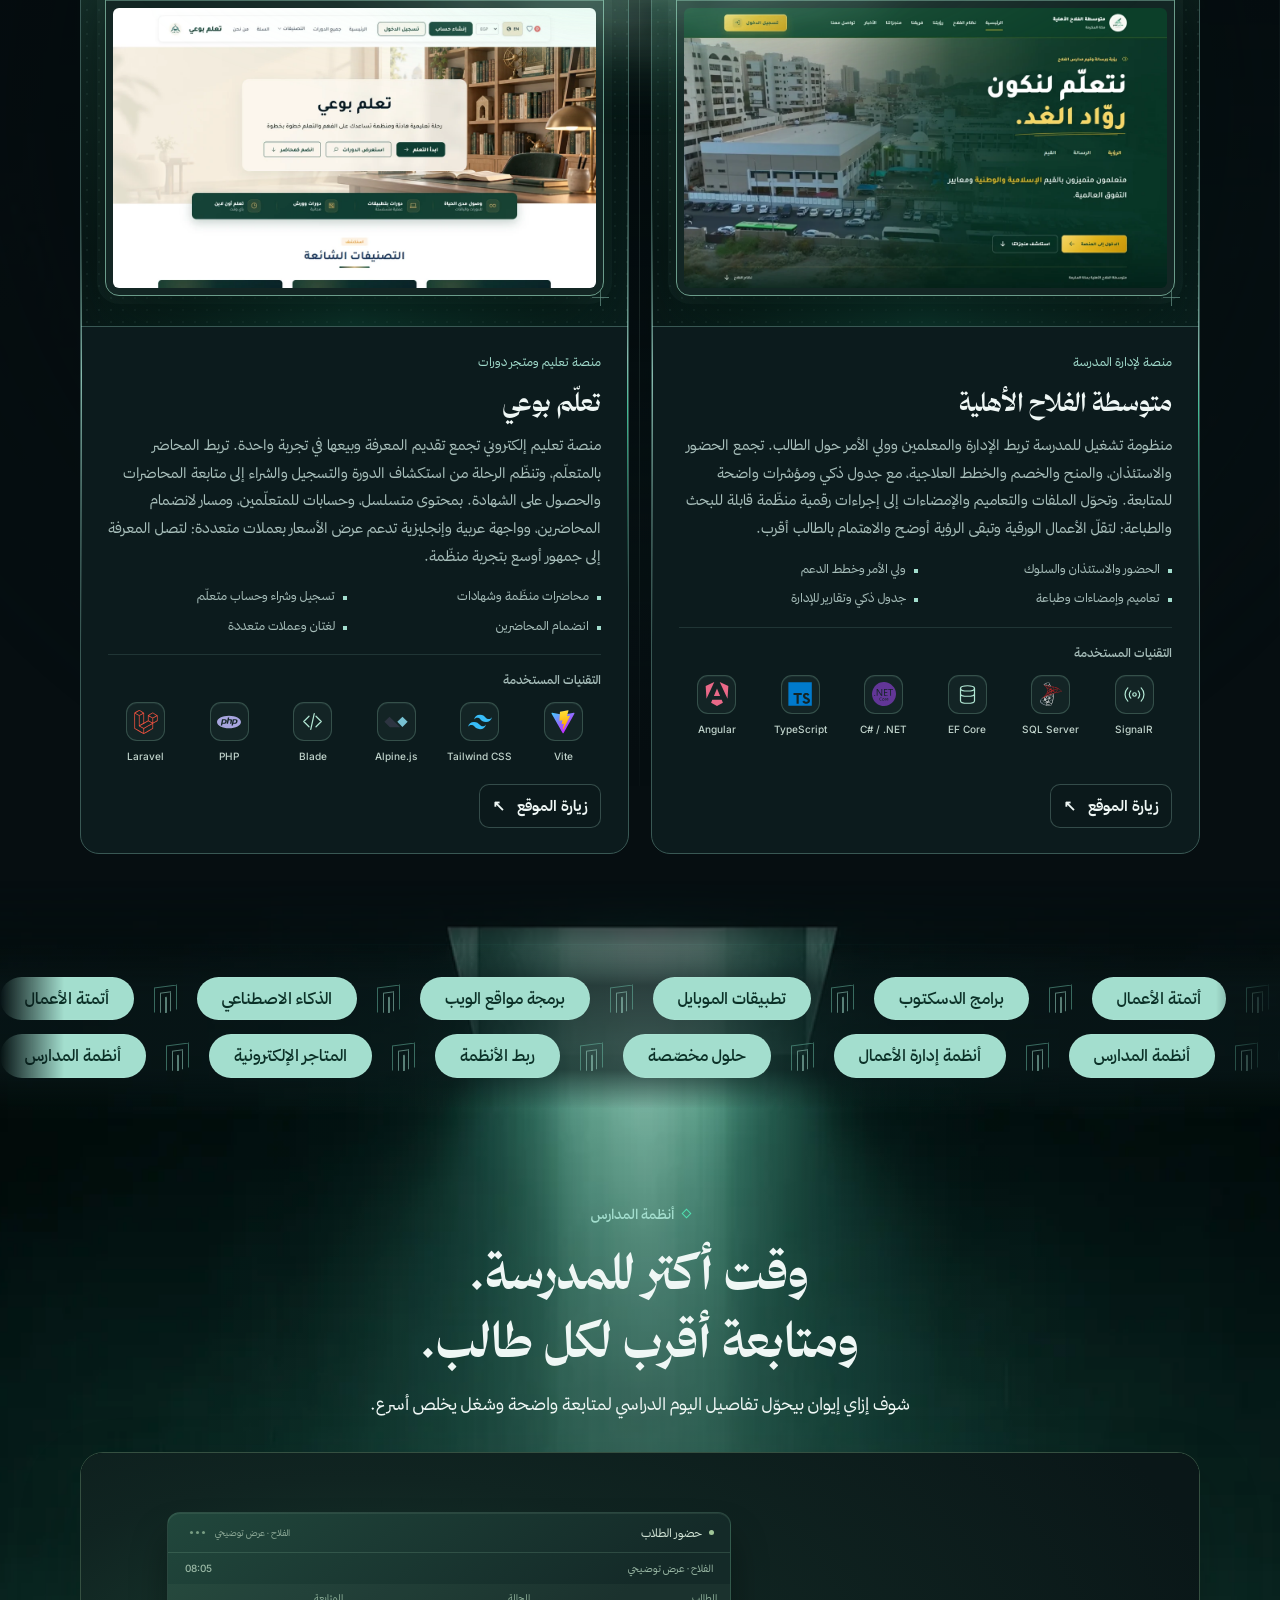
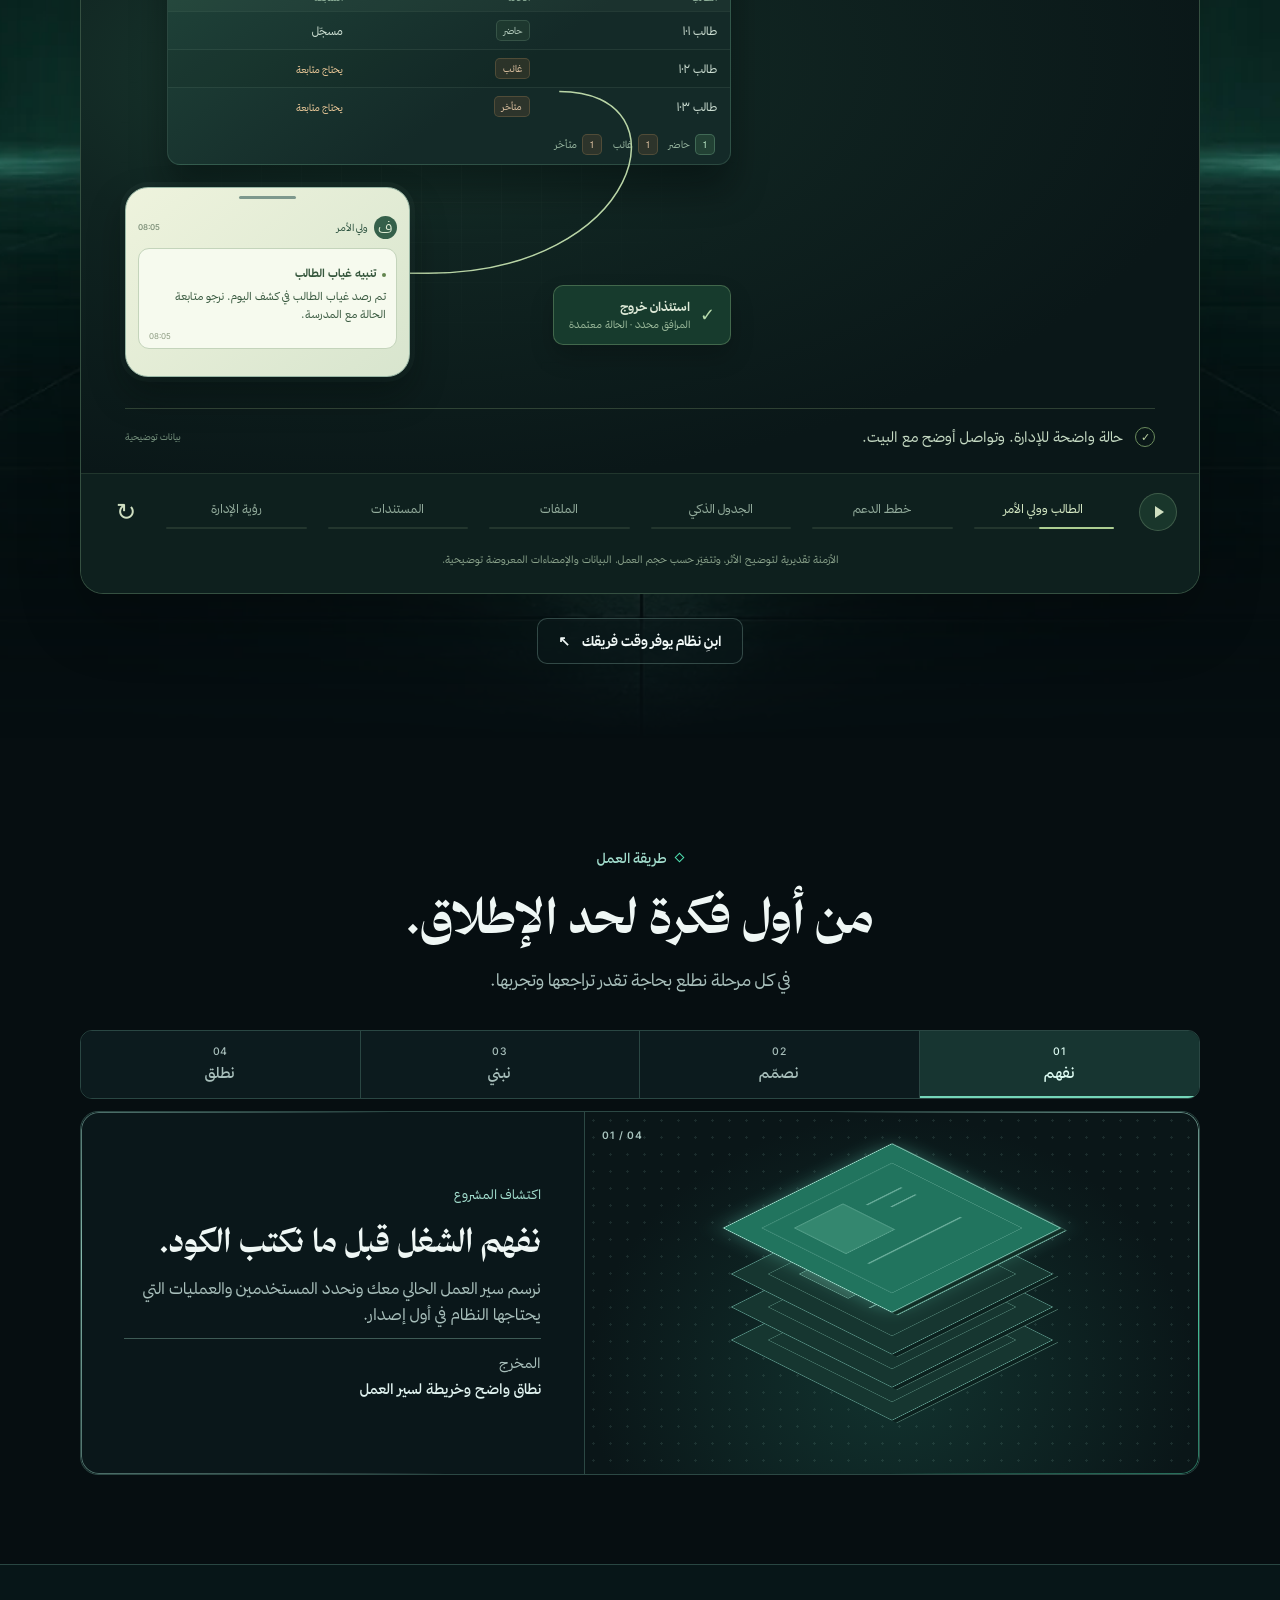
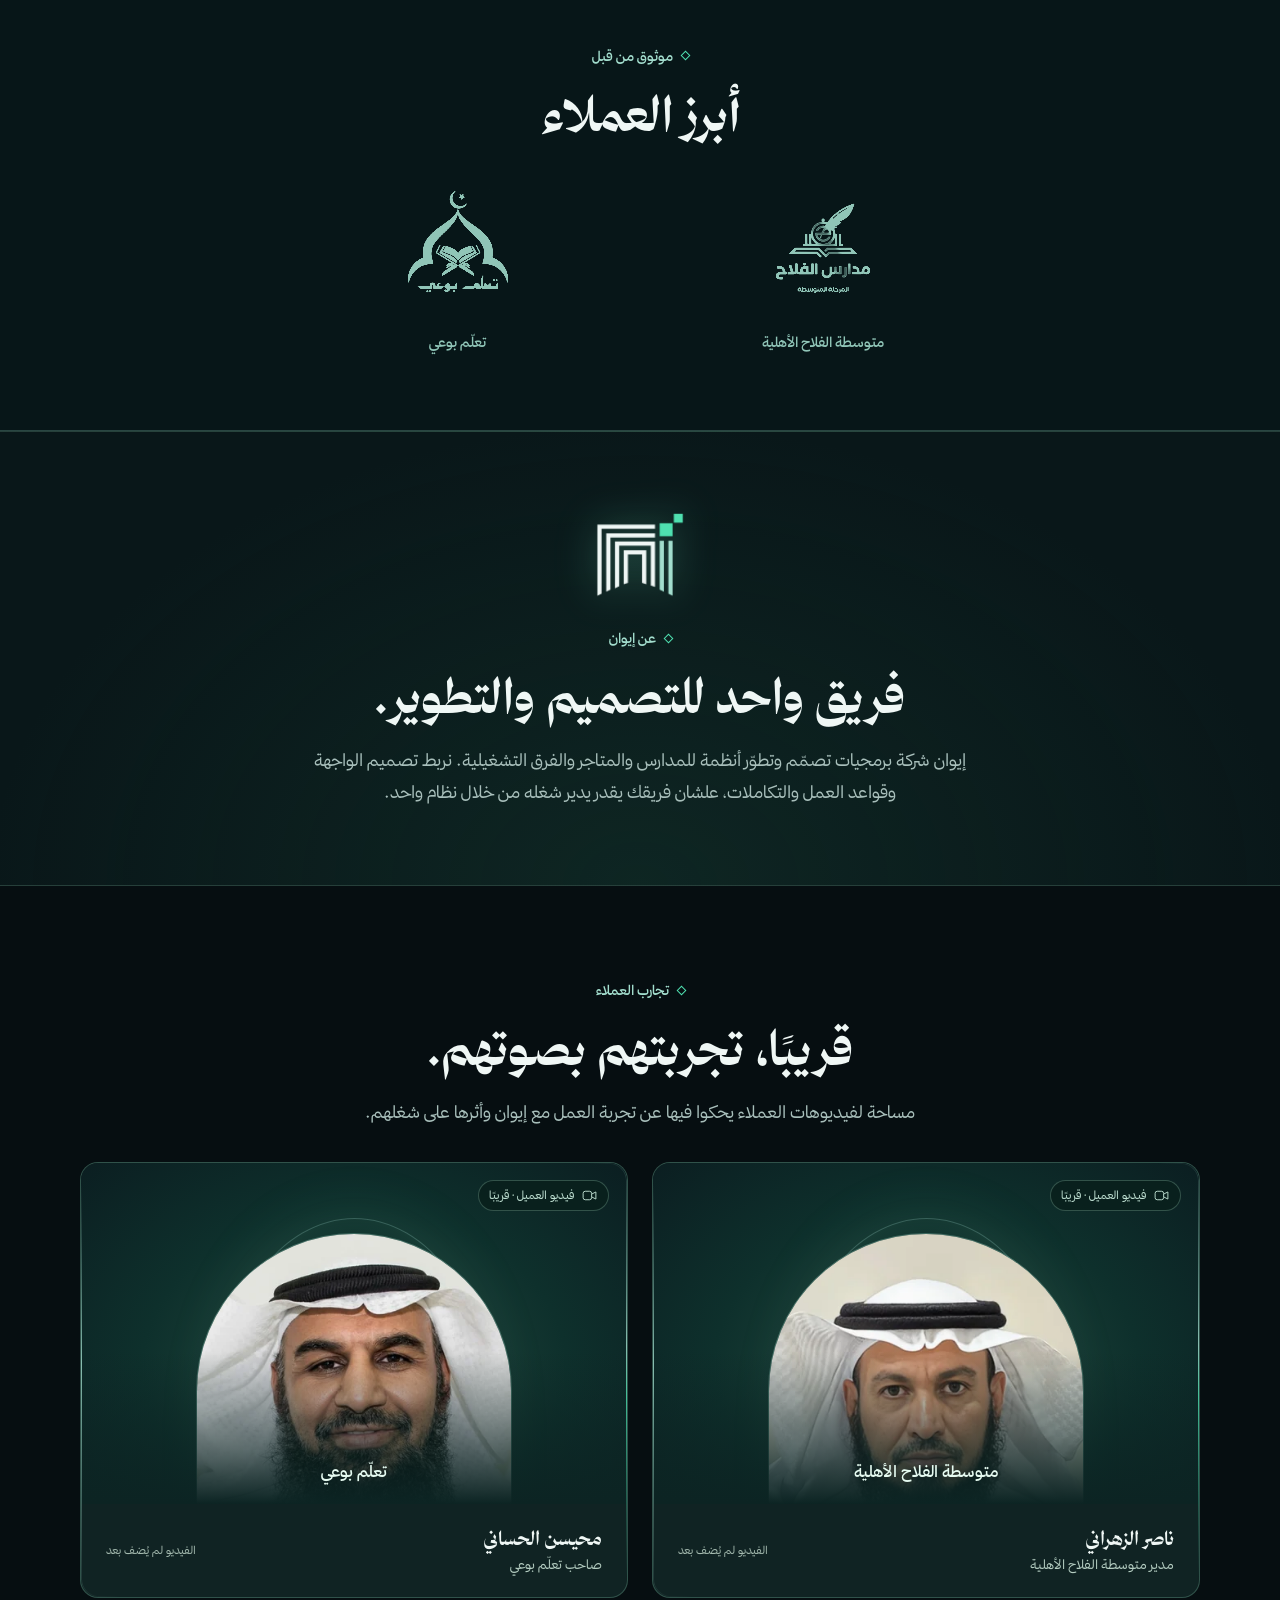
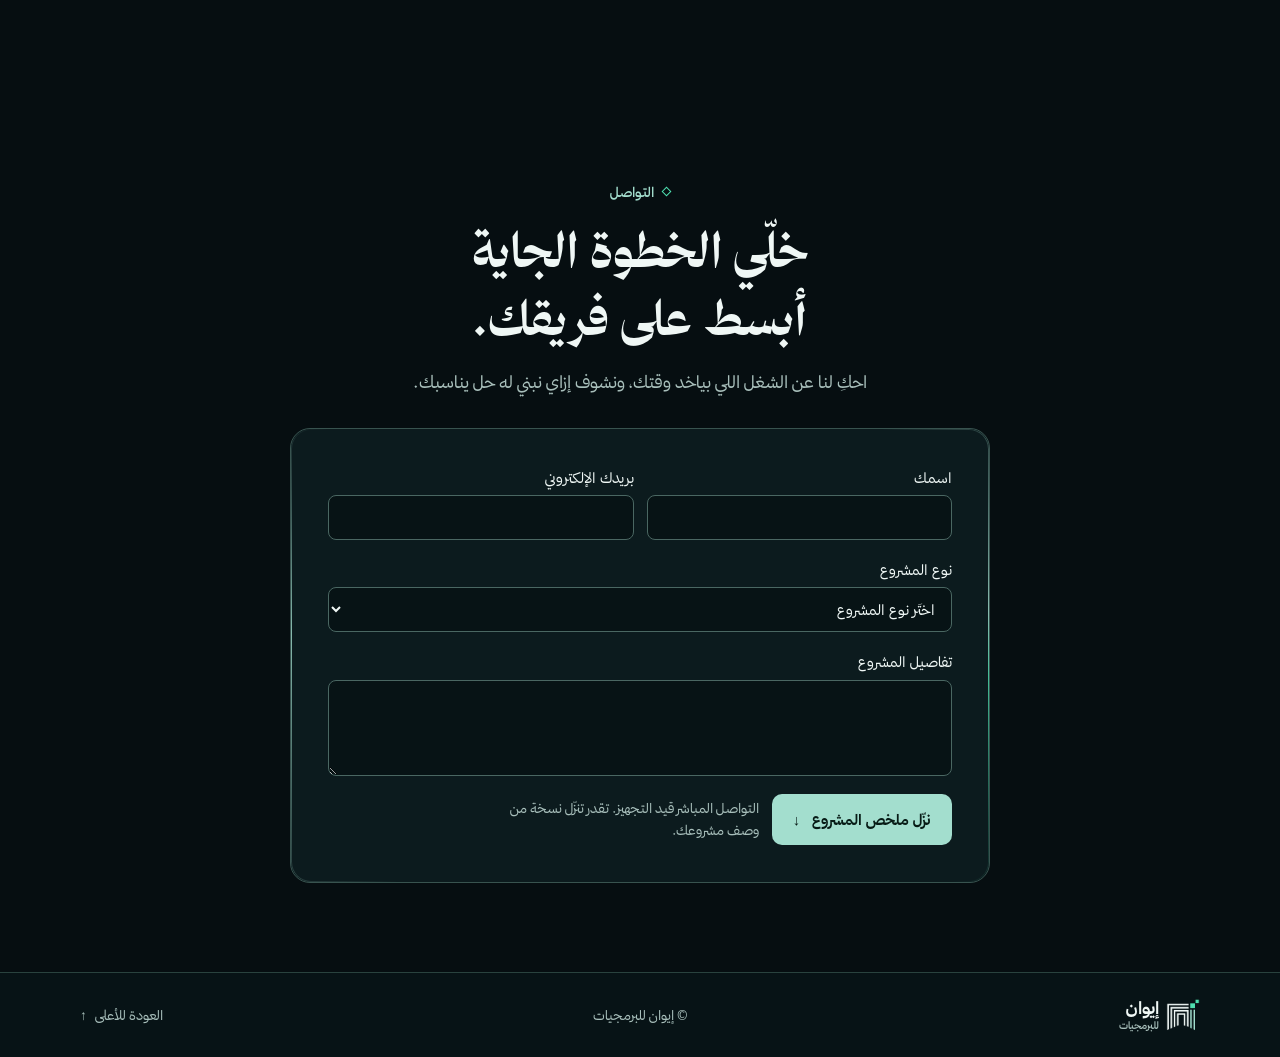
==== commit 3132b74f: "Open a second homepage scene from the project gallery" ====
--- a/site/index.html
+++ b/site/index.html
@@ -26,6 +26,7 @@
   <link rel="stylesheet" href="assets/project-lamp.css">
   <link rel="stylesheet" href="assets/navigation.css">
   <link rel="stylesheet" href="assets/home-passage.css">
+  <link rel="stylesheet" href="assets/home-studio.css">
   <script defer src="assets/fonts/ewan-fonts.js"></script>
   <script defer src="assets/vendor/lenis.min.js"></script>
   <script defer src="assets/motion/gsap.min.js"></script>
@@ -236,6 +237,11 @@
 
     </div>
 
+    <div class="services-studio">
+      <div class="studio-backdrop" aria-hidden="true">
+        <img class="studio-dark" src="assets/services-studio-dark.webp" width="1672" height="941" loading="lazy" decoding="async" alt="">
+        <img class="studio-light" src="assets/services-studio-light.webp" width="1672" height="941" loading="lazy" decoding="async" alt="">
+      </div>
     <section class="capability-band" id="capabilities" aria-label="حلول إيوان البرمجية" data-label="capabilitiesLabel">
       <div class="capability-lane"><div class="capability-track"><div class="capability-group">
         <span class="capability-pill" data-text="capAutomation">أتمتة الأعمال</span><i class="capability-separator" aria-hidden="true"></i>
@@ -279,6 +285,8 @@
       <div class="cinema-cta"><a class="button button-outline magnetic" href="#contact" data-project-type="school"><span data-film-text="contact">ابنِ نظام يوفر وقت فريقك</span><span class="arrow" aria-hidden="true">↗</span></a></div>
     </section>
 
+    </div>
+
     <section class="section container" id="process" aria-labelledby="process-title">
       <div class="section-intro">
         <p class="section-label" data-text="navProcess">طريقة العمل</p>
--- a/site/assets/home-studio.css
+++ b/site/assets/home-studio.css
@@ -0,0 +1,120 @@
+.home-passage {
+  --gallery-stone: url("threshold.webp");
+  --gallery-seam: #b8e7d12b;
+  --gallery-shadow: #030a0d;
+}
+
+.services-studio {
+  --studio-ceiling: #061014;
+  --studio-strip: #091719ab;
+  --studio-scrim: #040e1178;
+  position: relative;
+  isolation: isolate;
+}
+
+:root[data-theme="light"] .home-passage {
+  --gallery-stone: url("threshold-light.webp");
+  --gallery-seam: #5d897a47;
+  --gallery-shadow: #edf4ec;
+}
+
+:root[data-theme="light"] .services-studio {
+  --studio-ceiling: #e9f1e7;
+  --studio-strip: #f5f8f4b3;
+  --studio-scrim: #f5f8f444;
+}
+
+/* The same stone as the entrance, seen up close. The lamp reveals its joints
+   using the same power value as its diffuser and light spill. */
+.work-showcase::before {
+  content: '';
+  position: absolute;
+  z-index: -1;
+  pointer-events: none;
+  inset-block: 46px 0;
+  left: 50%;
+  width: min(100vw, 1560px);
+  max-height: 980px;
+  transform: translateX(-50%);
+  background:
+    repeating-linear-gradient(90deg, transparent 0 calc(25% - 1px), var(--gallery-seam) calc(25% - 1px) 25%),
+    linear-gradient(180deg, transparent 12%, var(--gallery-shadow)),
+    var(--gallery-stone) 28% 11% / max(2600px, 440%) auto no-repeat;
+  mask-image: radial-gradient(ellipse 69% 82% at 50% 31%, #000 25%, transparent 98%);
+  opacity: calc(.16 + .49 * var(--lamp-power));
+}
+
+.studio-backdrop {
+  position: absolute;
+  z-index: -1;
+  pointer-events: none;
+  inset: -64px 0 0;
+  overflow: clip;
+  mask-image: linear-gradient(transparent, #000 11%, #000 61%, transparent 99%);
+  background: var(--studio-ceiling);
+}
+
+.studio-backdrop img {
+  position: absolute;
+  inset: 0;
+  width: 100%;
+  height: 100%;
+  object-fit: cover;
+  object-position: center top;
+  transform-origin: 50% 22%;
+}
+
+.studio-light,
+:root[data-theme="light"] .studio-dark { opacity: 0; }
+:root[data-theme="light"] .studio-light { opacity: 1; }
+
+.studio-backdrop::after {
+  content: '';
+  position: absolute;
+  inset: 0;
+  background: radial-gradient(ellipse 35% 39% at 50% 36%, var(--studio-scrim), transparent 100%);
+}
+
+.home-passage #work { border-bottom-color: transparent; }
+
+.services-studio #capabilities {
+  background: linear-gradient(transparent, var(--studio-strip) 24% 76%, transparent);
+  border-color: transparent;
+}
+
+.services-studio .section-intro > p:last-child { color: var(--white); }
+
+@media (max-width: 650px) {
+  .studio-backdrop::after {
+    background: radial-gradient(ellipse 72% 43% at 50% 36%, var(--studio-scrim), transparent 100%);
+  }
+}
+
+@supports (animation-timeline: view()) and (animation-range: entry 0% cover 65%) {
+  @media (prefers-reduced-motion: no-preference) {
+    .services-studio { view-timeline-name: --studio-entrance; }
+    .studio-backdrop img {
+      animation: enter-studio auto linear both;
+      animation-timeline: --studio-entrance;
+      animation-range: entry 0% cover 65%;
+    }
+    .services-studio .capability-lane {
+      animation: reveal-capabilities auto ease-out both;
+      animation-timeline: --studio-entrance;
+      animation-range: entry 5% entry 48%;
+    }
+    .services-studio .capability-lane + .capability-lane {
+      animation-range: entry 16% entry 60%;
+    }
+  }
+}
+
+@keyframes enter-studio {
+  from { transform: scale(1.2); }
+  to { transform: none; }
+}
+
+@keyframes reveal-capabilities {
+  from { translate: 0 22px; opacity: .32; }
+  to { translate: none; opacity: 1; }
+}
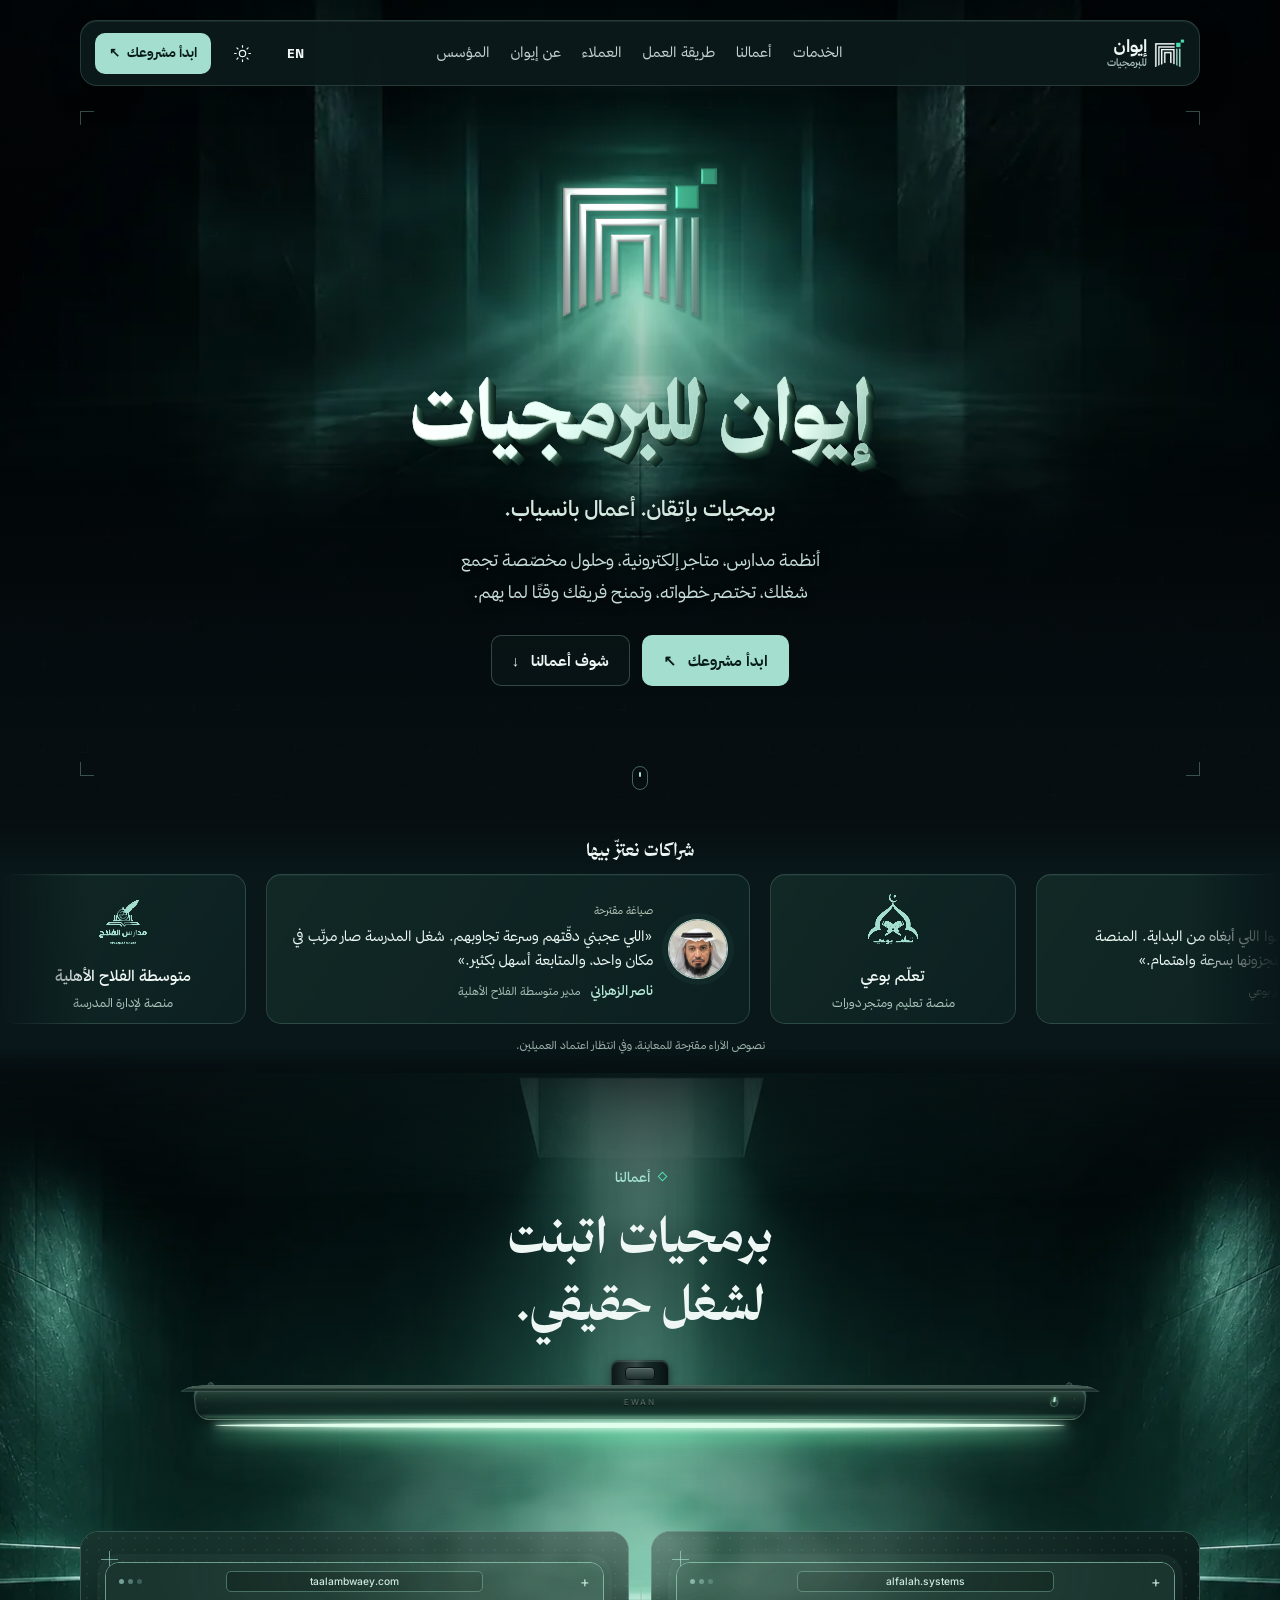
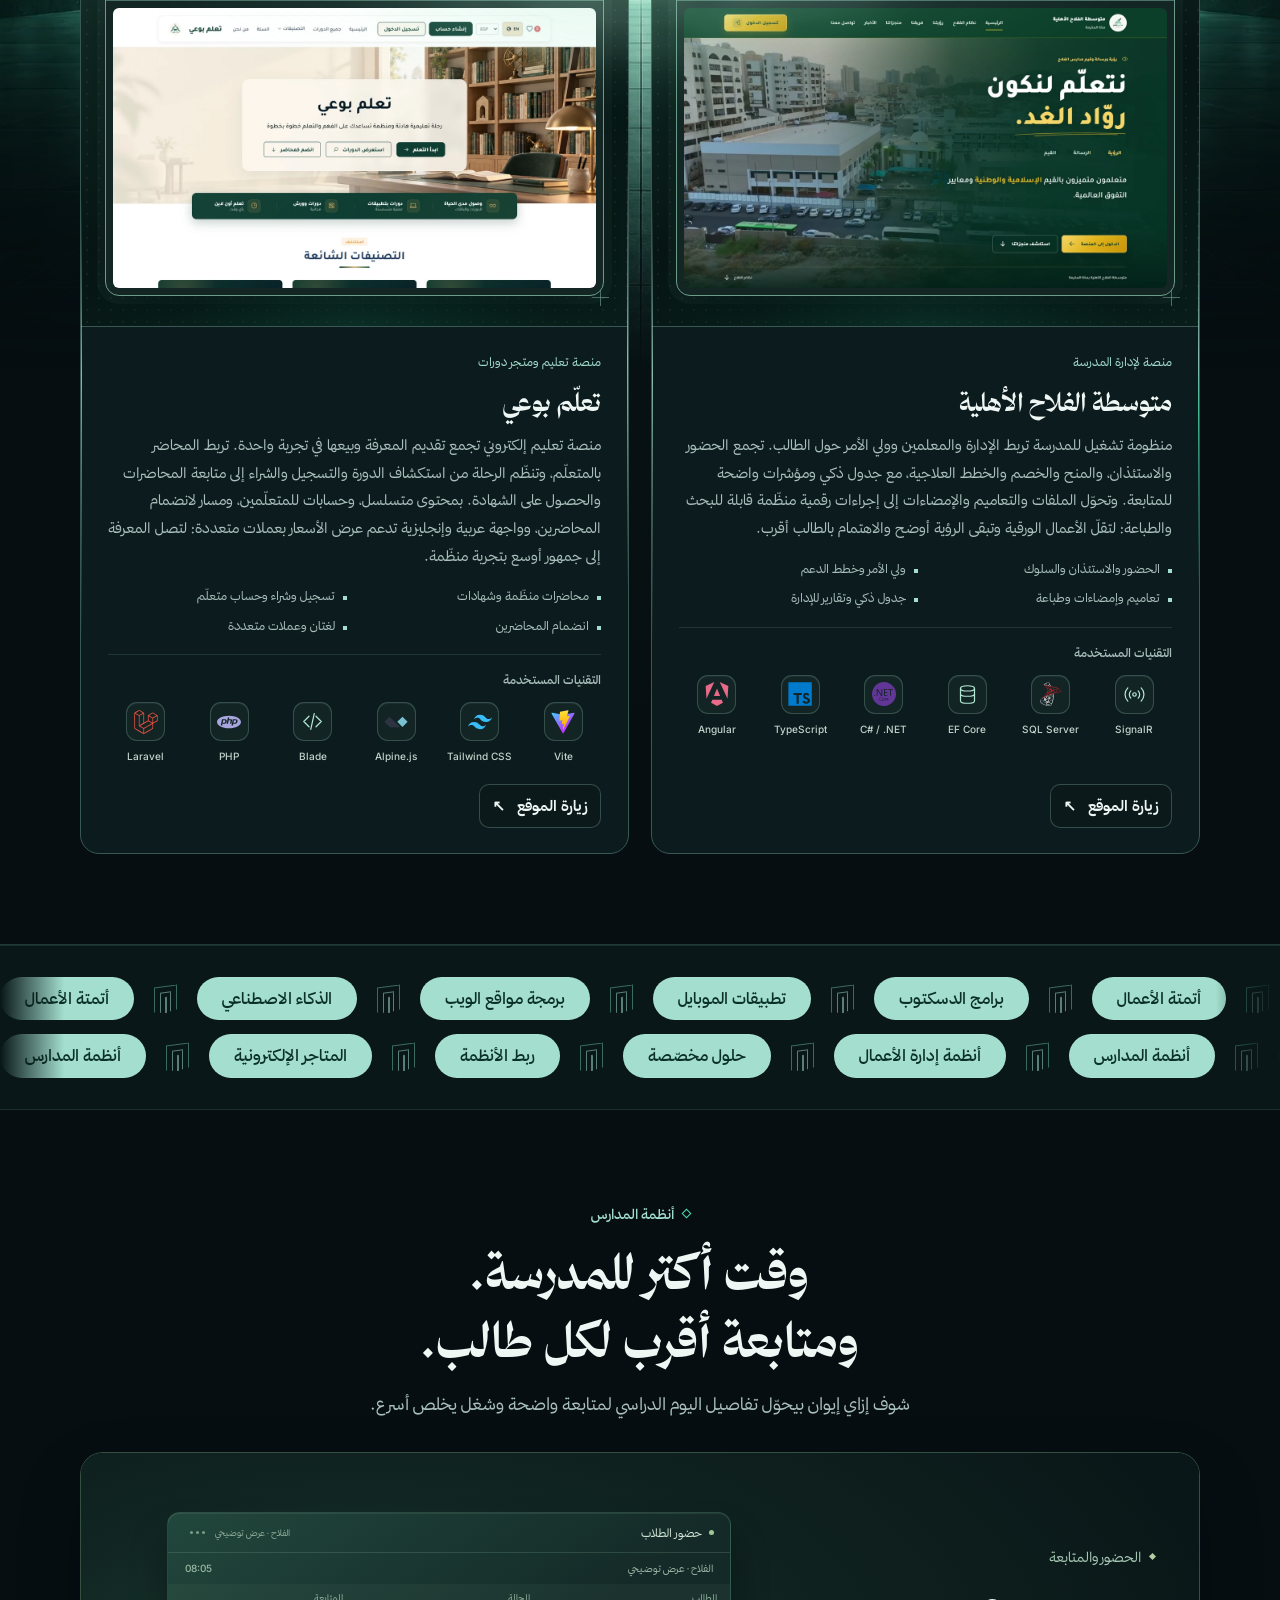
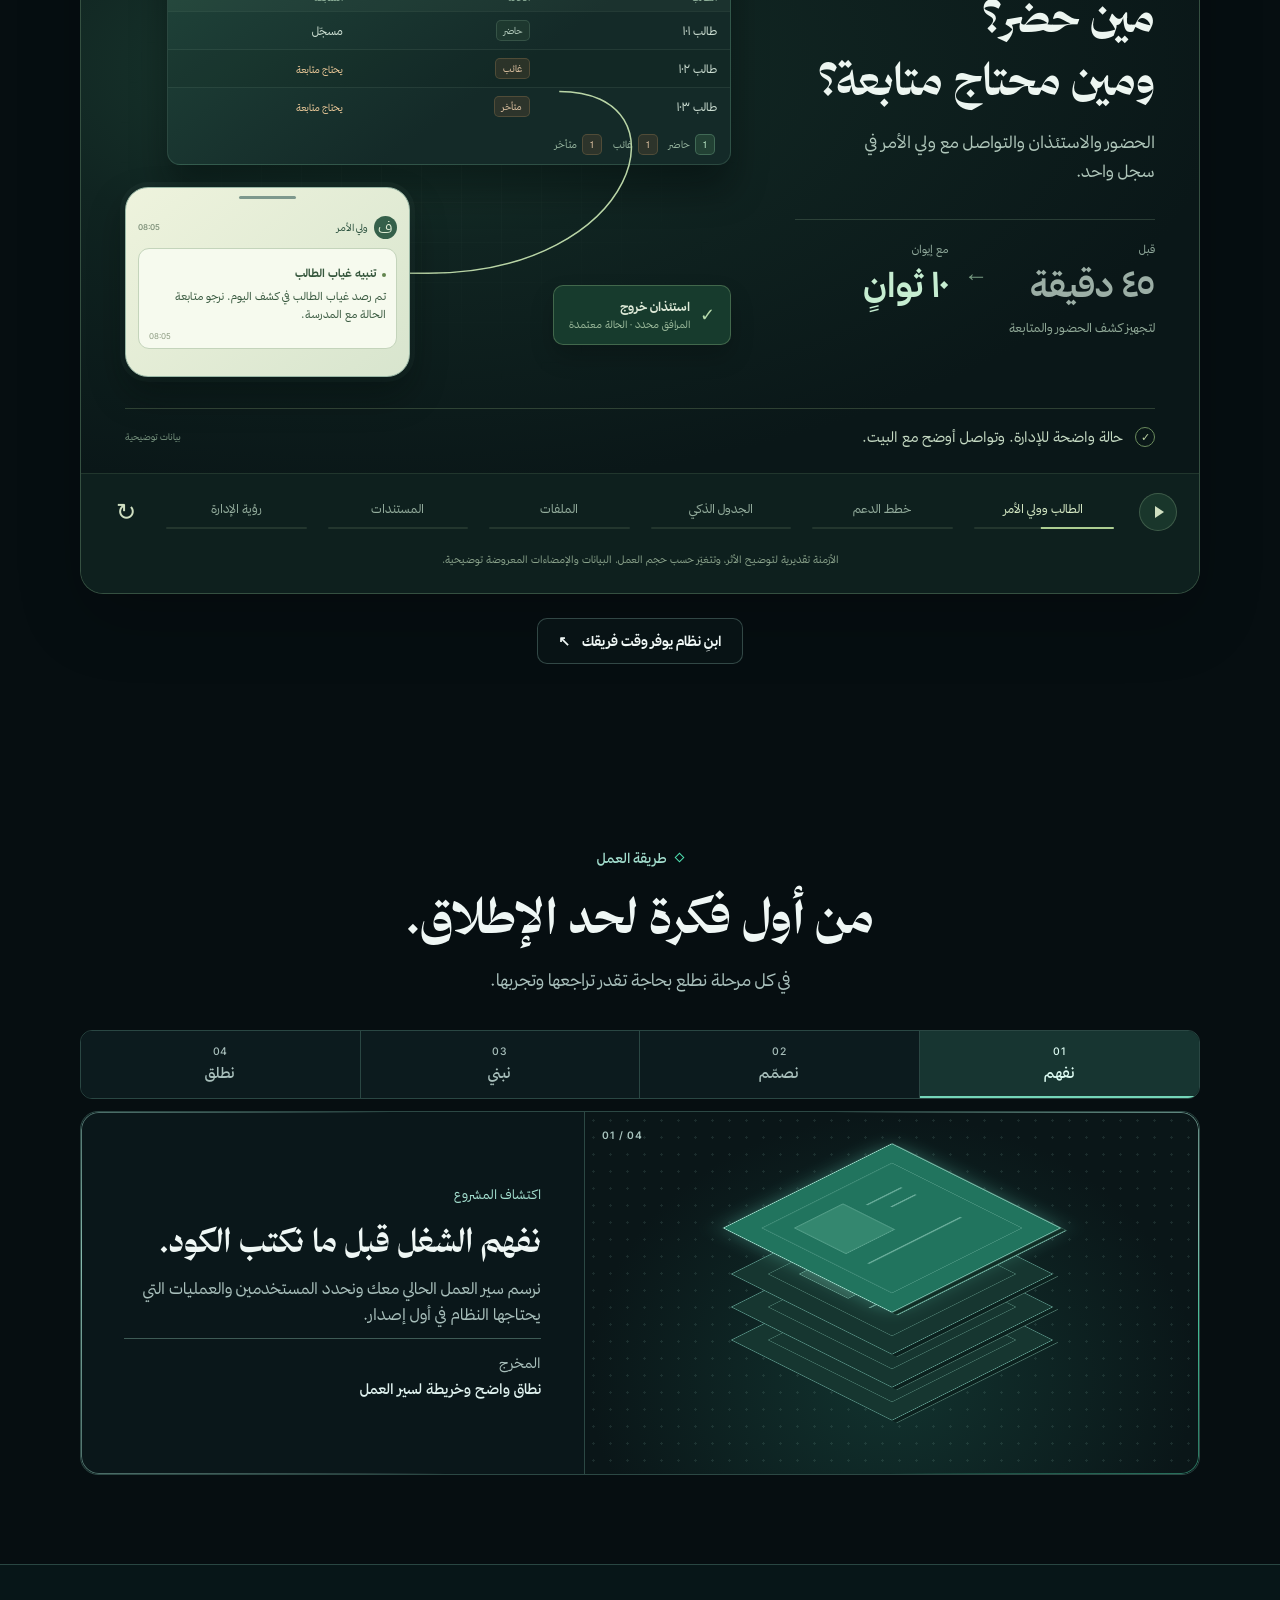
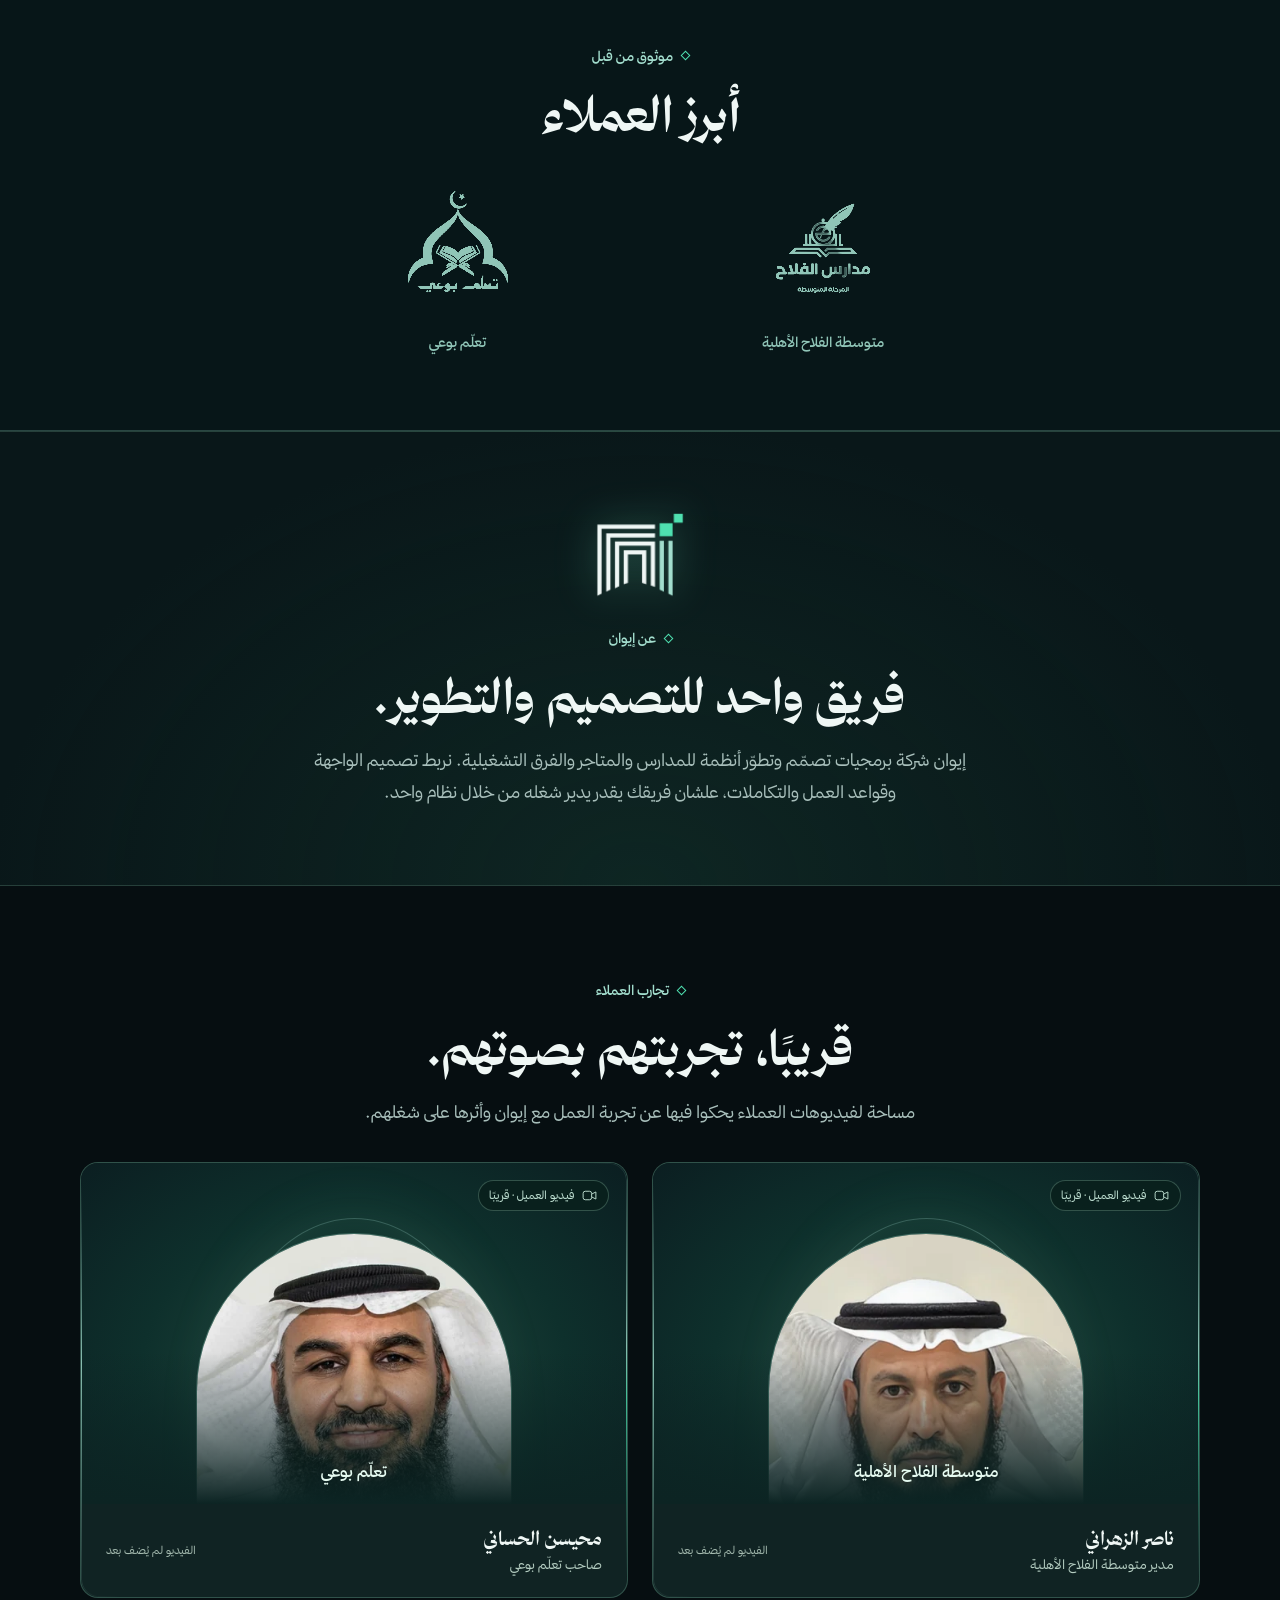
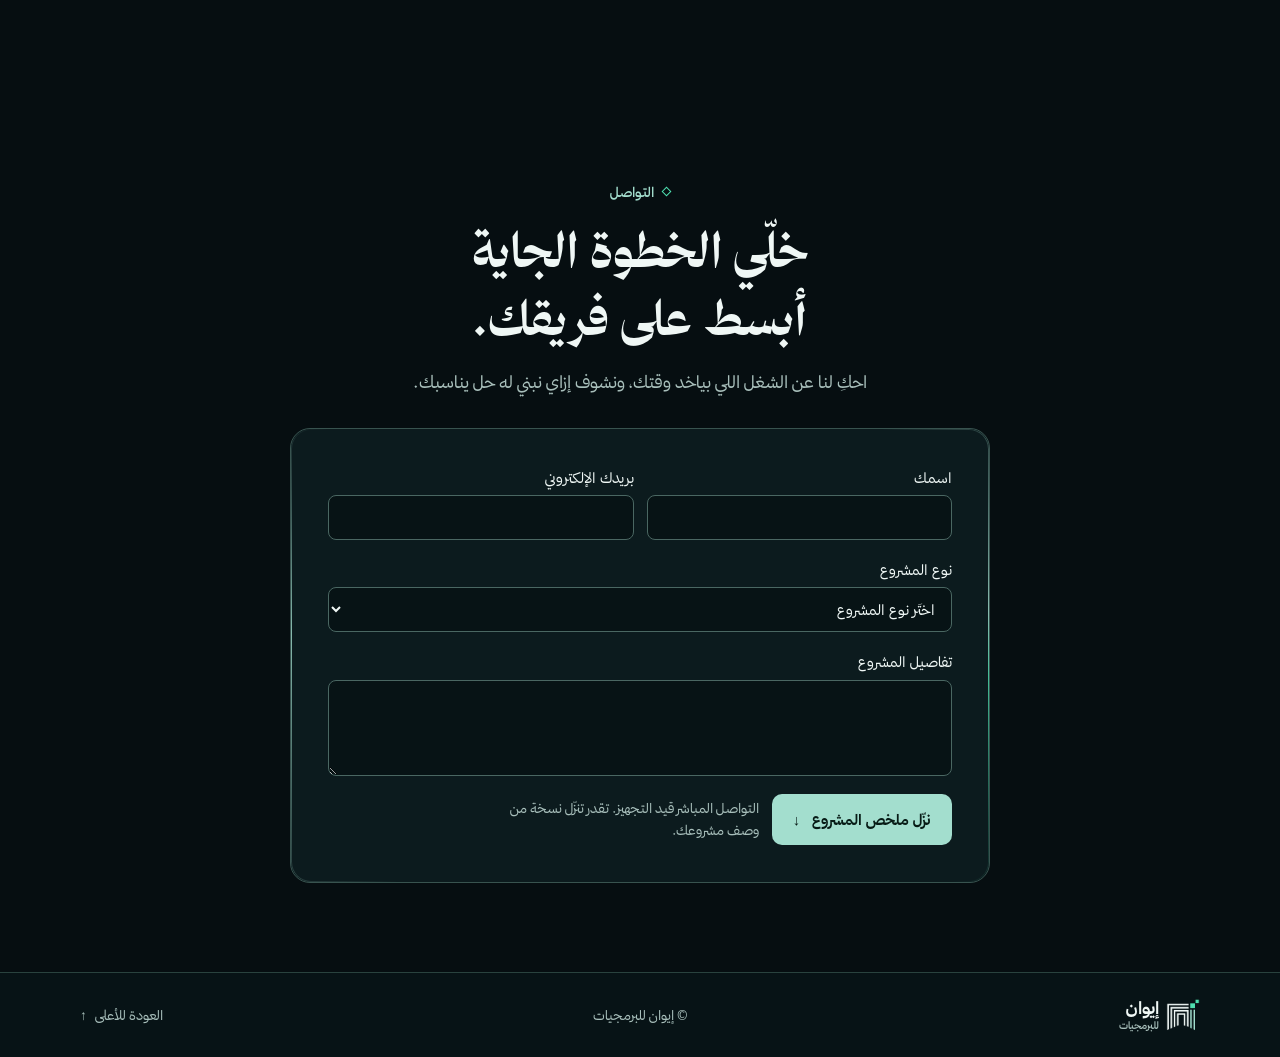
==== commit ebcd8cbe: "Blend the second homepage scene into the start of projects" ====
--- a/site/index.html
+++ b/site/index.html
@@ -144,6 +144,10 @@
     </section>
 
     <section class="work-section" id="work" aria-labelledby="work-title">
+      <div class="studio-backdrop" aria-hidden="true">
+        <img class="studio-dark" src="assets/work-gallery-dark.webp" width="1672" height="941" loading="lazy" decoding="async" alt="">
+        <img class="studio-light" src="assets/work-gallery-light.webp" width="1672" height="941" loading="lazy" decoding="async" alt="">
+      </div>
       <div class="container section">
         <div class="section-intro">
           <p class="section-label" data-text="navWork">أعمالنا</p>
@@ -237,11 +241,6 @@
 
     </div>
 
-    <div class="services-studio">
-      <div class="studio-backdrop" aria-hidden="true">
-        <img class="studio-dark" src="assets/services-studio-dark.webp" width="1672" height="941" loading="lazy" decoding="async" alt="">
-        <img class="studio-light" src="assets/services-studio-light.webp" width="1672" height="941" loading="lazy" decoding="async" alt="">
-      </div>
     <section class="capability-band" id="capabilities" aria-label="حلول إيوان البرمجية" data-label="capabilitiesLabel">
       <div class="capability-lane"><div class="capability-track"><div class="capability-group">
         <span class="capability-pill" data-text="capAutomation">أتمتة الأعمال</span><i class="capability-separator" aria-hidden="true"></i>
@@ -285,8 +284,6 @@
       <div class="cinema-cta"><a class="button button-outline magnetic" href="#contact" data-project-type="school"><span data-film-text="contact">ابنِ نظام يوفر وقت فريقك</span><span class="arrow" aria-hidden="true">↗</span></a></div>
     </section>
 
-    </div>
-
     <section class="section container" id="process" aria-labelledby="process-title">
       <div class="section-intro">
         <p class="section-label" data-text="navProcess">طريقة العمل</p>
--- a/site/assets/home-studio.css
+++ b/site/assets/home-studio.css
@@ -1,57 +1,25 @@
-.home-passage {
-  --gallery-stone: url("threshold.webp");
-  --gallery-seam: #b8e7d12b;
-  --gallery-shadow: #030a0d;
-}
-
-.services-studio {
-  --studio-ceiling: #061014;
-  --studio-strip: #091719ab;
-  --studio-scrim: #040e1178;
-  position: relative;
+.home-passage #work {
+  --studio-base: #061014;
+  --studio-scrim: #040e119e;
   isolation: isolate;
 }
 
-:root[data-theme="light"] .home-passage {
-  --gallery-stone: url("threshold-light.webp");
-  --gallery-seam: #5d897a47;
-  --gallery-shadow: #edf4ec;
+:root[data-theme="light"] .home-passage #work {
+  --studio-base: #e9f1e7;
+  --studio-scrim: #f5f8f46b;
 }
 
-:root[data-theme="light"] .services-studio {
-  --studio-ceiling: #e9f1e7;
-  --studio-strip: #f5f8f4b3;
-  --studio-scrim: #f5f8f444;
-}
-
-/* The same stone as the entrance, seen up close. The lamp reveals its joints
-   using the same power value as its diffuser and light spill. */
-.work-showcase::before {
-  content: '';
-  position: absolute;
-  z-index: -1;
-  pointer-events: none;
-  inset-block: 46px 0;
-  left: 50%;
-  width: min(100vw, 1560px);
-  max-height: 980px;
-  transform: translateX(-50%);
-  background:
-    repeating-linear-gradient(90deg, transparent 0 calc(25% - 1px), var(--gallery-seam) calc(25% - 1px) 25%),
-    linear-gradient(180deg, transparent 12%, var(--gallery-shadow)),
-    var(--gallery-stone) 28% 11% / max(2600px, 440%) auto no-repeat;
-  mask-image: radial-gradient(ellipse 69% 82% at 50% 31%, #000 25%, transparent 98%);
-  opacity: calc(.16 + .49 * var(--lamp-power));
-}
-
+/* Crossfade over the last of the hero floor. Keep the gallery anchored to the
+   title and lamp, and let it recede behind the lower part of the cards. */
 .studio-backdrop {
   position: absolute;
   z-index: -1;
   pointer-events: none;
-  inset: -64px 0 0;
+  inset: -24px 0 auto;
+  height: min(100%, clamp(800px, 72vw, 1160px));
   overflow: clip;
-  mask-image: linear-gradient(transparent, #000 11%, #000 61%, transparent 99%);
-  background: var(--studio-ceiling);
+  mask-image: linear-gradient(transparent, #000 165px, #000 55%, transparent);
+  background: var(--studio-base);
 }
 
 .studio-backdrop img {
@@ -61,7 +29,7 @@
   height: 100%;
   object-fit: cover;
   object-position: center top;
-  transform-origin: 50% 22%;
+  transform-origin: 50% 26%;
 }
 
 .studio-light,
@@ -72,49 +40,31 @@
   content: '';
   position: absolute;
   inset: 0;
-  background: radial-gradient(ellipse 35% 39% at 50% 36%, var(--studio-scrim), transparent 100%);
+  background: radial-gradient(ellipse 43% 33% at 50% 22%, var(--studio-scrim), transparent);
 }
 
-.home-passage #work { border-bottom-color: transparent; }
-
-.services-studio #capabilities {
-  background: linear-gradient(transparent, var(--studio-strip) 24% 76%, transparent);
-  border-color: transparent;
-}
-
-.services-studio .section-intro > p:last-child { color: var(--white); }
-
 @media (max-width: 650px) {
+  .studio-backdrop {
+    height: min(100%, 790px);
+    mask-image: linear-gradient(transparent, #000 128px, #000 58%, transparent);
+  }
   .studio-backdrop::after {
-    background: radial-gradient(ellipse 72% 43% at 50% 36%, var(--studio-scrim), transparent 100%);
+    background: radial-gradient(ellipse 82% 35% at 50% 23%, var(--studio-scrim), transparent);
   }
 }
 
-@supports (animation-timeline: view()) and (animation-range: entry 0% cover 65%) {
+@supports (animation-timeline: view()) and (animation-range: entry 4% entry 85%) {
   @media (prefers-reduced-motion: no-preference) {
-    .services-studio { view-timeline-name: --studio-entrance; }
+    .home-passage #work { view-timeline-name: --studio-entrance; }
     .studio-backdrop img {
       animation: enter-studio auto linear both;
       animation-timeline: --studio-entrance;
-      animation-range: entry 0% cover 65%;
-    }
-    .services-studio .capability-lane {
-      animation: reveal-capabilities auto ease-out both;
-      animation-timeline: --studio-entrance;
-      animation-range: entry 5% entry 48%;
-    }
-    .services-studio .capability-lane + .capability-lane {
-      animation-range: entry 16% entry 60%;
+      animation-range: entry 4% entry 85%;
     }
   }
 }
 
 @keyframes enter-studio {
-  from { transform: scale(1.2); }
+  from { transform: scale(1.16); }
   to { transform: none; }
 }
-
-@keyframes reveal-capabilities {
-  from { translate: 0 22px; opacity: .32; }
-  to { translate: none; opacity: 1; }
-}
